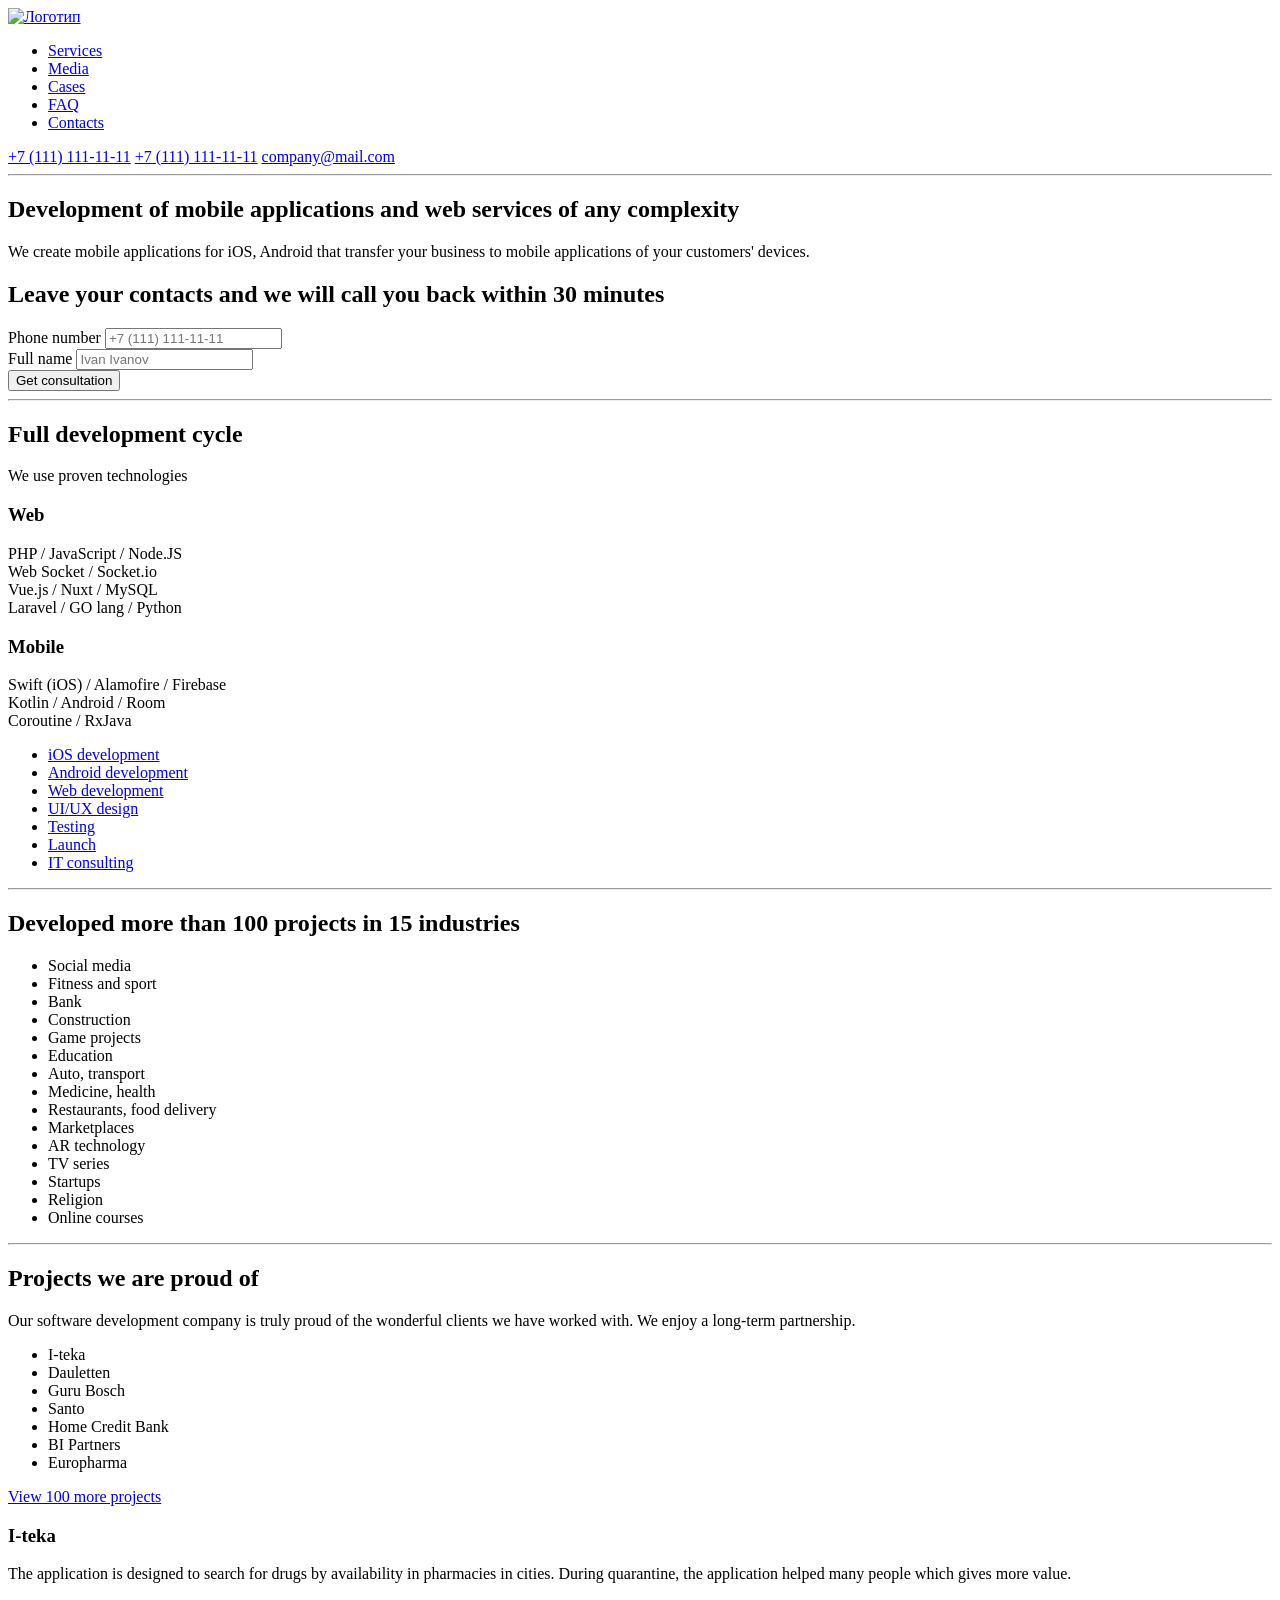
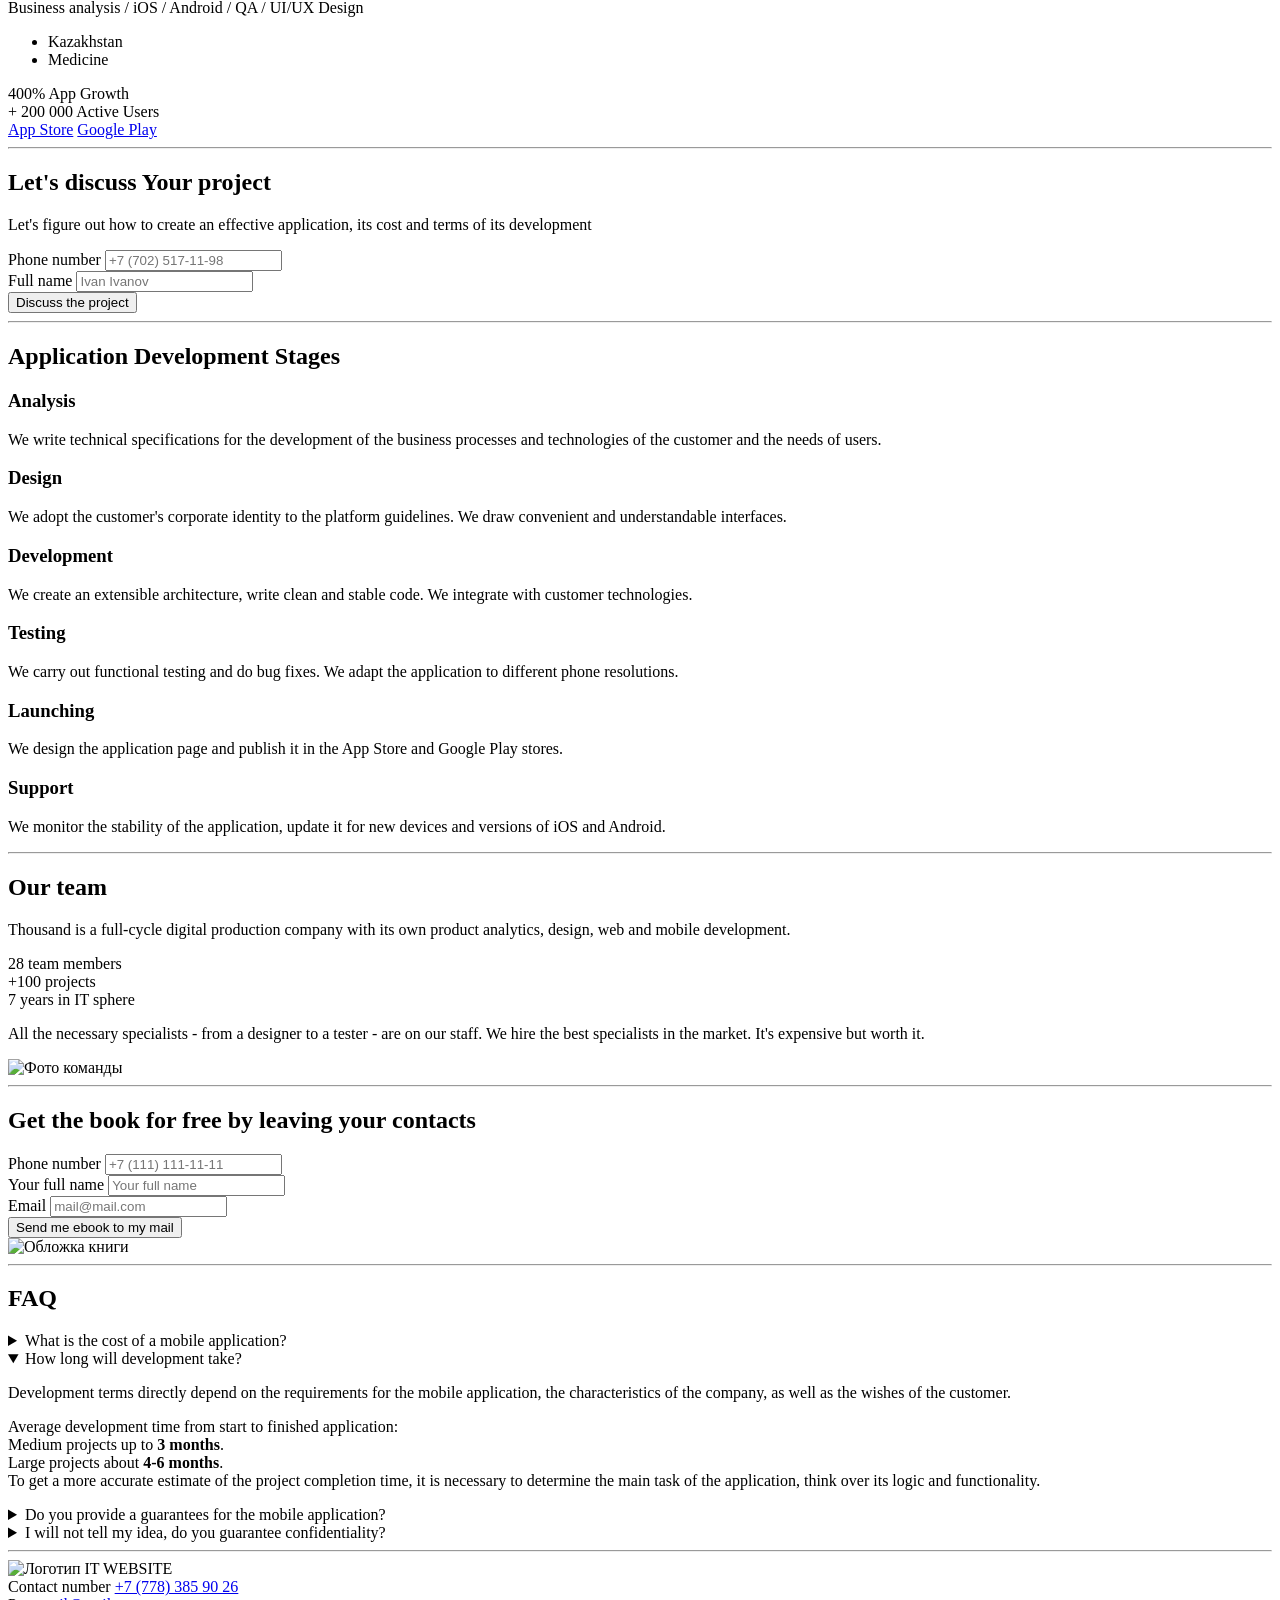
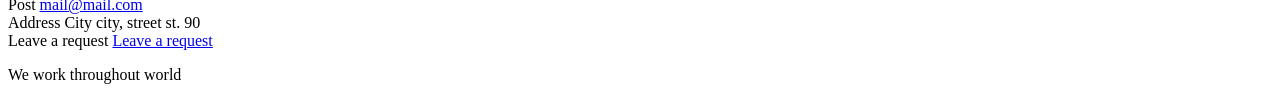
==== src/index.html @ d8735913 "исправил h3 на h2" ====
<!doctype html>
<html lang="ru">
<head>
    <meta charset="UTF-8">
    <meta name="viewport" content="width=device-width, initial-scale=1.0">
    <title>IT WEBSITE</title>
    <!-- <link rel="stylesheet" href="/src/assets/styles/landing.css"> -->
</head>
<body>

    <!--  ШАПКА  -->
    <header class="header">
        <a href="#" class="header__logo">
            <img src="https://placehold.co/150x40?text=IT+WEBSITE" alt="Логотип">
        </a>

        <nav class="header__nav">
            <ul class="nav-list">
                <li class="nav-list__item"><a href="#services">Services</a></li>
                <li class="nav-list__item"><a href="#media">Media</a></li>
                <li class="nav-list__item"><a href="#cases">Cases</a></li>
                <li class="nav-list__item"><a href="#faq">FAQ</a></li>
                <li class="nav-list__item"><a href="#contacts">Contacts</a></li>
            </ul>
        </nav>

        <div class="header__contacts">
            <a href="tel:+71111111111" class="contact-phone">+7 (111) 111-11-11</a>
            <a href="tel:+71111111111" class="contact-phone">+7 (111) 111-11-11</a>
            <a href="mailto:company@mail.com" class="contact-email">company@mail.com</a>
        </div>
    </header>

    <hr>

    <main>

        <!--  HERO  -->
        <section class="hero" id="hero">
            <div class="hero__content">
                <h1 class="hero__title">Development of mobile applications and web services of any complexity</h1>
                <p class="hero__text">We create mobile applications for iOS, Android that transfer your business to mobile applications of your customers' devices.</p>

                <div class="hero__form-wrapper">
                    <h2 class="form-title">Leave your contacts and we will call you back within 30 minutes</h2>
                    <form action="#" class="contact-form">
                        <div class="form-group">
                            <label for="hero-phone">Phone number</label>
                            <input type="tel" id="hero-phone" name="phone" placeholder="+7 (111) 111-11-11">
                        </div>
                        <div class="form-group">
                            <label for="hero-name">Full name</label>
                            <input type="text" id="hero-name" name="name" placeholder="Ivan Ivanov">
                        </div>
                        <button type="submit" class="btn btn-primary">Get consultation</button>
                    </form>
                </div>
            </div>

        </section>

        <hr>

        <!--  УСЛУГИ  -->
        <section class="services" id="services">
            
            <div class="services__info">
                <h2 class="section-title">Full development cycle</h2>
                <p class="section-subtitle">We use proven technologies</p>

                <div class="services__categories">
                    <article class="services__category">
                        <h3>Web</h3>
                        <p class="services-text">
                            PHP / JavaScript / Node.JS<br>
                            Web Socket / Socket.io<br>
                            Vue.js / Nuxt / MySQL<br>
                            Laravel / GO lang / Python
                        </p>
                    </article>


                    <article class="services__category">
                        <h3>Mobile</h3>
                        <p class="services-text">
                            Swift (iOS) / Alamofire / Firebase<br>
                            Kotlin / Android / Room<br>
                            Coroutine / RxJava
                        </p>
                    </article>
                </div>
            </div>

            <div class="services__links">
                <ul class="services-nav">
                    <li><a href="#">iOS development</a></li>
                    <li><a href="#">Android development</a></li>
                    <li><a href="#">Web development</a></li>
                    <li><a href="#">UI/UX design</a></li>
                    <li><a href="#">Testing</a></li>
                    <li><a href="#">Launch</a></li>
                    <li><a href="#">IT consulting</a></li>
                </ul>
            </div>

        </section>

        <hr>

        <!--  ОТРАСЛИ  -->
        <section class="industries">
            <h2 class="section-title">Developed more than 100 projects in 15 industries</h2>

            <div class="industries__tags">
                <ul class="tags-list">
                    <li class="tag">Social media</li>
                    <li class="tag">Fitness and sport</li>
                    <li class="tag">Bank</li>
                    <li class="tag">Construction</li>
                    <li class="tag">Game projects</li>
                    <li class="tag">Education</li>
                    <li class="tag">Auto, transport</li>
                    <li class="tag">Medicine, health</li>
                    <li class="tag">Restaurants, food delivery</li>
                    <li class="tag">Marketplaces</li>
                    <li class="tag">AR technology</li>
                    <li class="tag">TV series</li>
                    <li class="tag">Startups</li>
                    <li class="tag">Religion</li>
                    <li class="tag">Online courses</li>
                </ul>
            </div>
        </section>

        <hr>

        <!--  КЕЙСЫ  -->
        <section class="cases" id="cases">
            <h2 class="section-title">Projects we are proud of</h2>
            <p class="section-subtitle">Our software development company is truly proud of the wonderful clients we have worked with. We enjoy a long-term partnership.</p>

            <nav class="cases__tabs">
                <ul class="tabs-list">
                    <li class="tab-item">I-teka</li>
                    <li class="tab-item">Dauletten</li>
                    <li class="tab-item">Guru Bosch</li>
                    <li class="tab-item">Santo</li>
                    <li class="tab-item">Home Credit Bank</li>
                    <li class="tab-item">BI Partners</li>
                    <li class="tab-item">Europharma</li>
                </ul>

                <a href="#" class="btn btn-primary">View 100 more projects</a>    
            </nav>

            <article class="case-card">
                <div class="case-card__info">
                    <h3 class="case-card__title">I-teka</h3>
                    <p class="case-card__desc">The application is designed to search for drugs by availability in pharmacies in cities. During quarantine, the application helped many people which gives more value.</p>
                    <p class="case-card__services">Business analysis / iOS / Android / QA / UI/UX Design</p>

                    <ul class="case-card__features">
                        <li>Kazakhstan</li>
                        <li>Medicine</li>
                    </ul>

                    <div class="case-card__stats">
                        <div class="stat">
                            <span class="stat__number">400%</span>
                            <span class="stat__label">App Growth</span>
                        </div>
                        <div class="stat">
                            <span class="stat__number">+ 200 000</span>
                            <span class="stat__label">Active Users</span>
                        </div>
                    </div>

                    <div class="case-card__links">
                        <a href="#" class="store-link">App Store</a>
                        <a href="#" class="store-link">Google Play</a>
                    </div>
                </div>

            </article>
        </section>

        <hr>

        <!--  ОБСУДИТЬ ПРОЕКТ  -->
        <section class="discuss">
            <div class="discuss__text">
                <h2 class="discuss__title">Let's discuss Your project</h2>
                <p class="discuss__desc">Let's figure out how to create an effective application, its cost and terms of its development</p>
            </div>

            <div class="discuss__form">
                <form action="#" class="contact-form contact-form--white">
                    <div class="form-group">
                        <label for="discuss-phone">Phone number</label>
                        <input type="tel" id="discuss-phone" name="phone" placeholder="+7 (702) 517-11-98">
                    </div>
                    <div class="form-group">
                        <label for="discuss-name">Full name</label>
                        <input type="text" id="discuss-name" name="name" placeholder="Ivan Ivanov">
                    </div>
                    <button type="submit" class="btn btn-secondary">Discuss the project</button>
                </form>
            </div>
        </section>

        <hr>

        <!--  ЭТАПЫ  -->
        <section class="stages">
            <h2 class="section-title">Application Development Stages</h2>

            <div class="stages__grid">
                <article class="stage-card">
                    <h3>Analysis</h3>
                    <p>We write technical specifications for the development of the business processes and technologies of the customer and the needs of users.</p>
                </article>
                <article class="stage-card">
                    <h3>Design</h3>
                    <p>We adopt the customer's corporate identity to the platform guidelines. We draw convenient and understandable interfaces.</p>
                </article>
                <article class="stage-card">
                    <h3>Development</h3>
                    <p>We create an extensible architecture, write clean and stable code. We integrate with customer technologies.</p>
                </article>
                <article class="stage-card">
                    <h3>Testing</h3>
                    <p>We carry out functional testing and do bug fixes. We adapt the application to different phone resolutions.</p>
                </article>
                <article class="stage-card">
                    <h3>Launching</h3>
                    <p>We design the application page and publish it in the App Store and Google Play stores.</p>
                </article>
                <article class="stage-card">
                    <h3>Support</h3>
                    <p>We monitor the stability of the application, update it for new devices and versions of iOS and Android.</p>
                </article>
            </div>
        </section>

        <hr>

        <!--  КОМАНДА  -->
        <section class="team">
            <div class="team__content">
                <h2 class="section-title">Our team</h2>
                <p class="section-subtitle">Thousand is a full-cycle digital production company with its own product analytics, design, web and mobile development.</p>

                <div class="team__stats">
                    <div class="stat">
                        <span class="stat__number">28</span>
                        <span class="stat__label">team members</span>
                    </div>
                    <div class="stat">
                        <span class="stat__number">+100</span>
                        <span class="stat__label">projects</span>
                    </div>
                    <div class="stat">
                        <span class="stat__number">7 years</span>
                        <span class="stat__label">in IT sphere</span>
                    </div>
                </div>

                <p class="team__desc">All the necessary specialists - from a designer to a tester - are on our staff. We hire the best specialists in the market. It's expensive but worth it.</p>
            </div>

            <div class="team__image">
                <img src="https://placehold.co/600x400?text=Фото+Команды" alt="Фото команды">
            </div>
        </section>

        <hr>

        <!--  КНИГА  -->
        <section class="book">
            <div class="book__content">
                <h2 class="book__title">Get the book for free by leaving your contacts</h2>

                <form action="#" class="contact-form contact-form--white">
                    <div class="form-group">
                        <label for="book-phone">Phone number</label>
                        <input type="tel" id="book-phone" name="phone" placeholder="+7 (111) 111-11-11">
                    </div>
                    <div class="form-group">
                        <label for="book-name">Your full name</label>
                        <input type="text" id="book-name" name="name" placeholder="Your full name">
                    </div>
                    <div class="form-group">
                        <label for="book-email">Email</label>
                        <input type="email" id="book-email" name="email" placeholder="mail@mail.com">
                    </div>
                    <button type="submit" class="btn btn-primary">Send me ebook to my mail</button>
                </form>
            </div>

            <div class="book__image">
                <img src="https://placehold.co/300x400?text=IT+Книга" alt="Обложка книги">
            </div>
        </section>

        <hr>

        <!--  FAQ  -->
        <section class="faq" id="faq">
            <h2 class="section-title">FAQ</h2>

            <div class="faq__list">

                <details class="faq-item">
                    <summary class="faq-item__question">What is the cost of a mobile application?</summary>
                    <p class="faq-item__answer">Информация уточняется.</p>
                </details>

                <!-- ОТКРЫТ ПО ДЕФОЛТУ! -->
                <details class="faq-item" open> 
                    <summary class="faq-item__question">How long will development take?</summary>
                    <div class="faq-item__answer">
                        <p>Development terms directly depend on the requirements for the mobile application, the characteristics of the company, as well as the wishes of the customer.</p>
                        <p>
                            Average development time from start to finished application:<br>
                            Medium projects up to <strong>3 months</strong>.<br>
                            Large projects about <strong>4-6 months</strong>.<br>
                            To get a more accurate estimate of the project completion time, it is necessary to determine the main task of the application, think over its logic and functionality.
                        </p>
                    </div>
                </details>

                <details class="faq-item">
                    <summary class="faq-item__question">Do you provide a guarantees for the mobile application?</summary>
                    <p class="faq-item__answer">Информация уточняется.</p>
                </details>

                <details class="faq-item">
                    <summary class="faq-item__question">I will not tell my idea, do you guarantee confidentiality?</summary>
                    <p class="faq-item__answer">Информация уточняется.</p>
                </details>

            </div>
        </section>

    </main>

    <hr>

    <!--  ПОДВАЛ  -->
    <footer class="footer" id="contacts">
        <div class="footer__logo">
            <img src="https://placehold.co/150x40?text=IT+WEBSITE" alt="Логотип IT WEBSITE">
        </div>

        <div class="footer__contacts">
            <div class="footer-contact-item">
                <span class="footer-contact-label">Contact number</span>
                <a href="tel:+77783659026" class="footer-contact-value">+7 (778) 385 90 26</a>
            </div>
            <div class="footer-contact-item">
                <span class="footer-contact-label">Post</span>
                <a href="mailto:mail@mail.com" class="footer-contact-value">mail@mail.com</a>
            </div>
            <div class="footer-contact-item">
                <span class="footer-contact-label">Address</span>
                <span class="footer-contact-value">City city, street st. 90</span>
            </div>
            <div class="footer-contact-item">
                <span class="footer-contact-label">Leave a request</span>
                <a href="#" class="footer-contact-value">Leave a request</a>
            </div>
        </div>

        <p class="footer__copyright">We work throughout world</p>
    </footer>

</body>
</html>
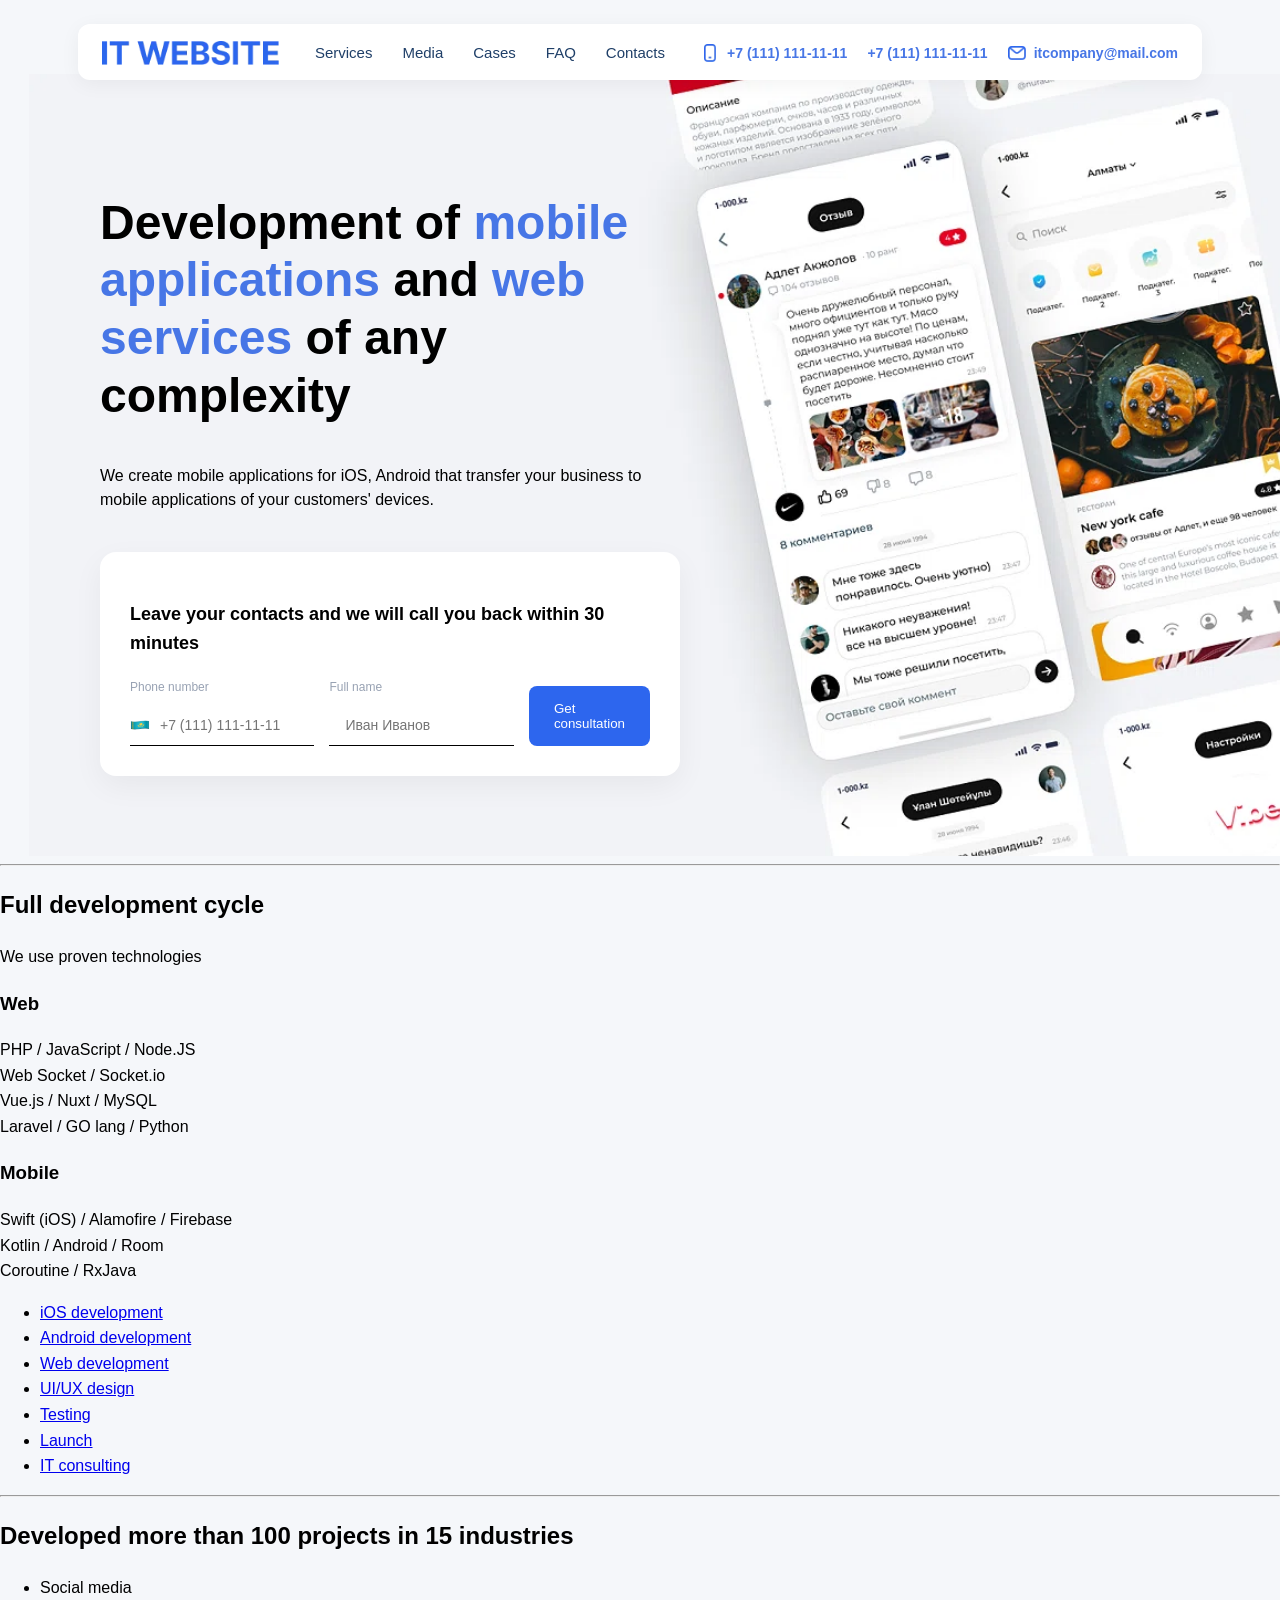
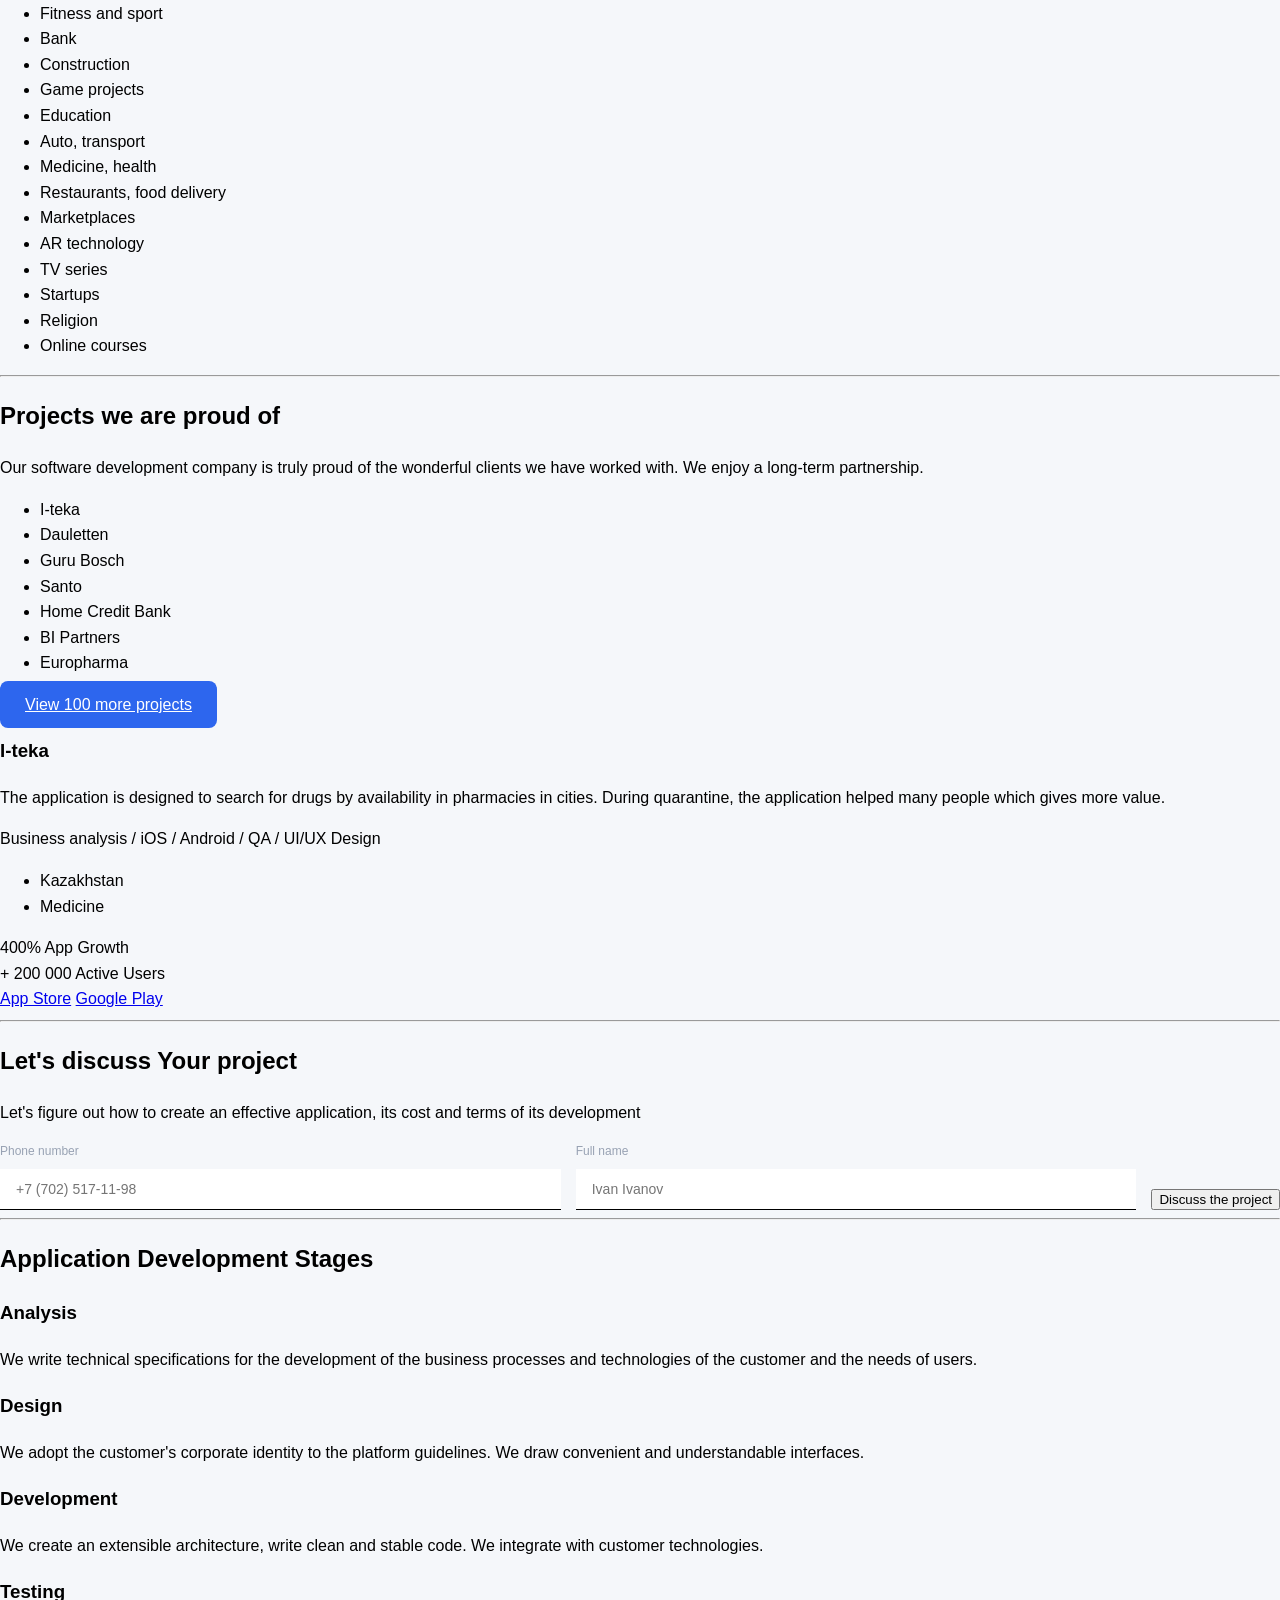
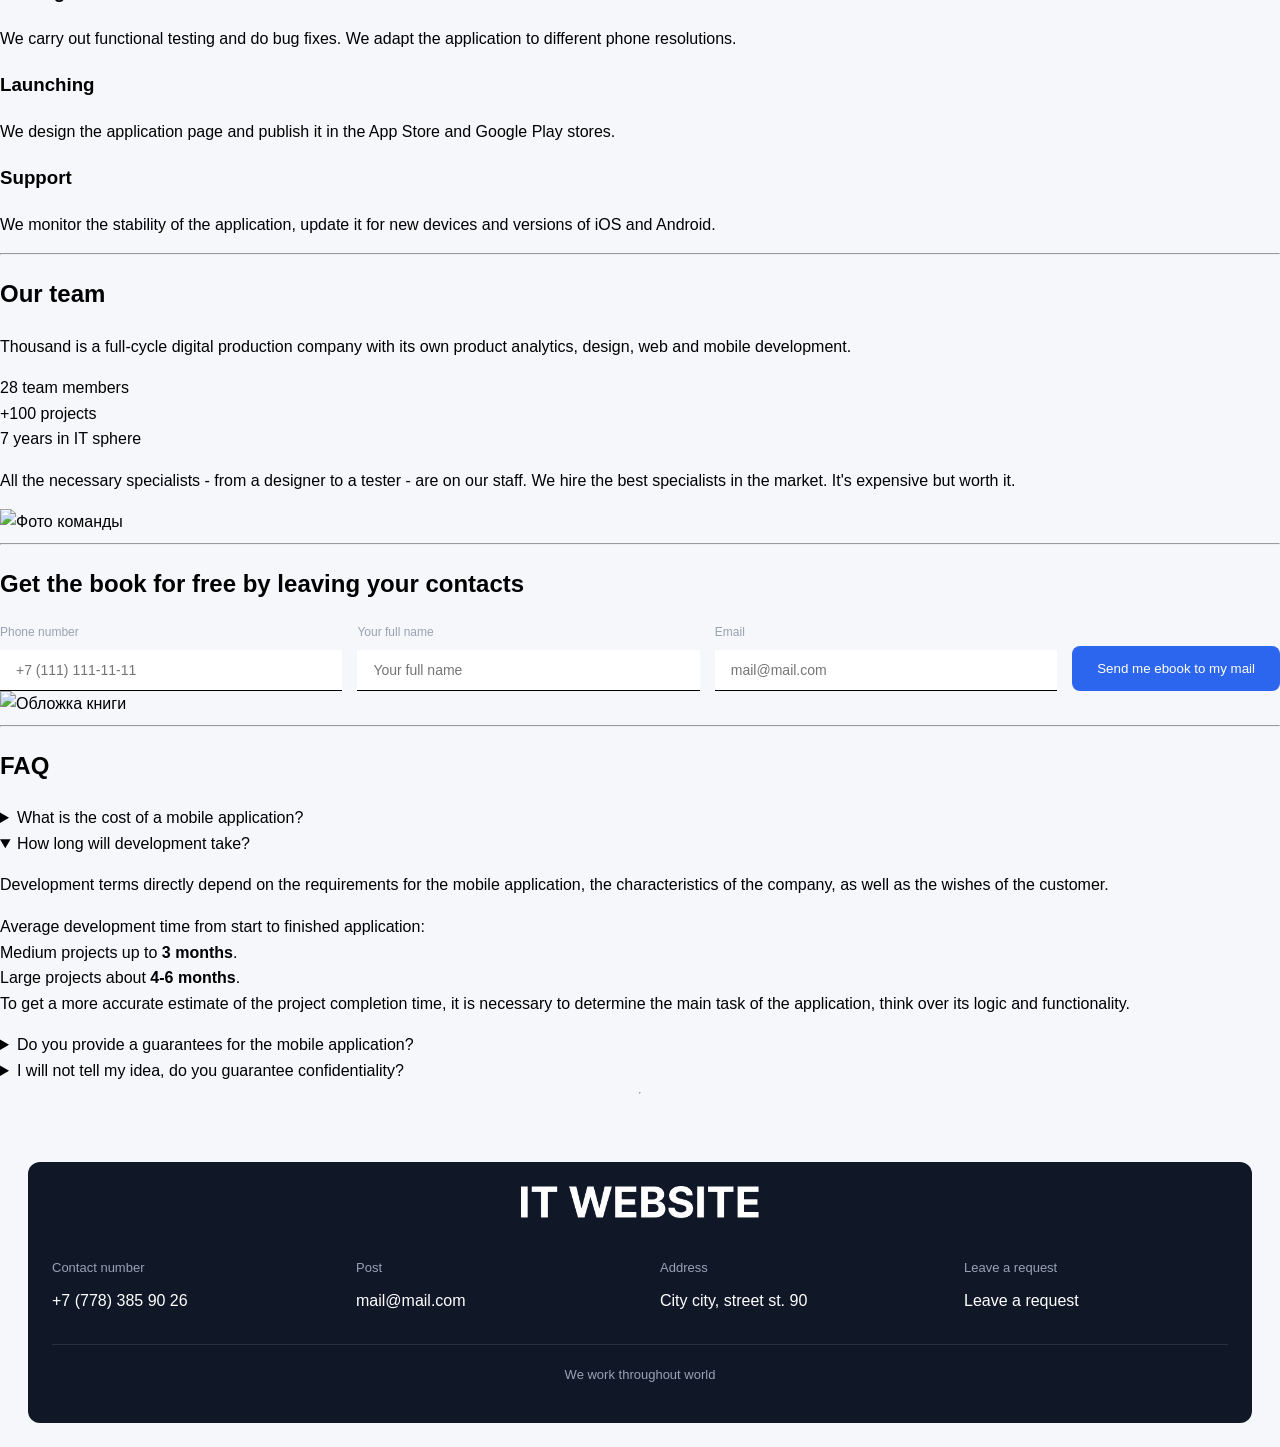
==== commit fa2d0a9e: "Выполнил lesson4" ====
--- a/src/index.html
+++ b/src/index.html
@@ -4,14 +4,15 @@
     <meta charset="UTF-8">
     <meta name="viewport" content="width=device-width, initial-scale=1.0">
     <title>IT WEBSITE</title>
-    <!-- <link rel="stylesheet" href="/src/assets/styles/landing.css"> -->
+    <link rel="stylesheet" href="/src/assets/styles/landing.css">
 </head>
 <body>
 
-    <!--  ШАПКА  -->
+    <!-- ШАПКА -->
     <header class="header">
+        <!-- Логотип картинкой -->
         <a href="#" class="header__logo">
-            <img src="https://placehold.co/150x40?text=IT+WEBSITE" alt="Логотип">
+            <img src="assets/icons/it-website.png" alt="IT WEBSITE">
         </a>
 
         <nav class="header__nav">
@@ -25,9 +26,20 @@
         </nav>
 
         <div class="header__contacts">
-            <a href="tel:+71111111111" class="contact-phone">+7 (111) 111-11-11</a>
-            <a href="tel:+71111111111" class="contact-phone">+7 (111) 111-11-11</a>
-            <a href="mailto:company@mail.com" class="contact-email">company@mail.com</a>
+            <!-- Телефон 1 -->
+            <a href="tel:+71111111111" class="contact-item">
+                <img src="assets/icons/phone.png" alt="Телефон" class="contact-icon">
+                <span>+7 (111) 111-11-11</span>
+            </a>
+            <!-- Телефон 2 -->
+            <a href="tel:+71111111111" class="contact-item">
+                <span>+7 (111) 111-11-11</span>
+            </a>
+            <!-- Почта -->
+            <a href="mailto:itcompany@mail.com" class="contact-item">
+                <img src="assets/icons/mail.png" alt="Почта" class="contact-icon">
+                <span>itcompany@mail.com</span>
+            </a>
         </div>
     </header>
 
@@ -35,30 +47,32 @@
 
     <main>
 
-        <!--  HERO  -->
+        <!-- HERO -->
         <section class="hero" id="hero">
-            <div class="hero__content">
-                <h1 class="hero__title">Development of mobile applications and web services of any complexity</h1>
-                <p class="hero__text">We create mobile applications for iOS, Android that transfer your business to mobile applications of your customers' devices.</p>
-
-                <div class="hero__form-wrapper">
-                    <h2 class="form-title">Leave your contacts and we will call you back within 30 minutes</h2>
-                    <form action="#" class="contact-form">
-                        <div class="form-group">
-                            <label for="hero-phone">Phone number</label>
-                            <input type="tel" id="hero-phone" name="phone" placeholder="+7 (111) 111-11-11">
-                        </div>
-                        <div class="form-group">
-                            <label for="hero-name">Full name</label>
-                            <input type="text" id="hero-name" name="name" placeholder="Ivan Ivanov">
-                        </div>
-                        <button type="submit" class="btn btn-primary">Get consultation</button>
-                    </form>
+            <div class="hero__container">
+                <div class="hero__content">
+                    <h1 class="hero__title">
+                        Development of <span class="text-blue">mobile applications</span> and <span class="text-blue">web services</span> of any complexity
+                    </h1>
+                    <p class="hero__text">We create mobile applications for iOS, Android that transfer your business to mobile applications of your customers' devices.</p>
+
+                    <div class="hero__form-wrapper">
+                        <h3 class="form-title">Leave your contacts and we will call you back within 30 minutes</h3>
+                        <form action="#" class="contact-form">
+                            <div class="form-group">
+                                <label for="hero-phone">Phone number</label>
+                                <input type="tel" id="hero-phone" name="phone" placeholder="+7 (111) 111-11-11">
+                            </div>
+                            <div class="form-group">
+                                <label for="hero-name">Full name</label>
+                                <input type="text" id="hero-name" name="name" placeholder="Иван Иванов">
+                            </div>
+                            <button type="submit" class="btn btn-primary">Get <br> consultation</button>
+                        </form>
+                    </div>
                 </div>
             </div>
-
-        </section>
-
+        </section>
         <hr>
 
         <!--  УСЛУГИ  -->
@@ -349,7 +363,7 @@
     <!--  ПОДВАЛ  -->
     <footer class="footer" id="contacts">
         <div class="footer__logo">
-            <img src="https://placehold.co/150x40?text=IT+WEBSITE" alt="Логотип IT WEBSITE">
+            <img src="assets/icons/it-website-footer.png" alt="IT WEBSITE">
         </div>
 
         <div class="footer__contacts">
--- a/src/assets/styles/landing.css
+++ b/src/assets/styles/landing.css
@@ -0,0 +1,268 @@
+@import "./fonts.css";
+@import "./global.css";
+@import "./utils.css";
+
+body {
+    font-family: "Inter", sans-serif;
+    font-size: 16px;
+    line-height: 1.6;
+    color: #000000;
+    background: #F5F7FA;
+    margin: 0;
+    
+    display: flex;
+    flex-direction: column;
+    min-height: 100vh;
+}
+
+main {
+    flex: 1;
+}
+
+/* ШАПКА */
+.header {
+    position: sticky;
+    top: 24px;
+    z-index: 100;
+    
+    max-width: 1124px;
+    width: calc(100% - 40px);
+    height: 56px;
+    margin: 0 auto;
+    
+    background-color: #ffffff;
+    border-radius: 12px;
+    padding: 16px 24px;
+    box-shadow: 0 4px 20px rgba(0, 0, 0, 0.05);
+    
+    display: grid;
+    grid-template-columns: auto 1fr auto; 
+    align-items: center;
+    gap: 24px;
+    box-sizing: border-box;
+}
+
+.header__nav {
+    display: flex;
+    justify-content: center;
+}
+
+.header__logo img {
+    height: 24px;
+    display: block;
+}
+
+.nav-list {
+    display: flex;
+    gap: 30px;
+    list-style: none;
+    margin: 0;
+    padding: 0;
+}
+
+.nav-list__item a {
+    font-size: 15px;
+    color: #1F3F68;
+    font-weight: 500;
+    text-decoration: none;
+    transition: color 0.3s;
+}
+
+.nav-list__item a:hover {
+    color: #4776E6;
+}
+
+.header__contacts {
+    display: flex;
+    align-items: center;
+    gap: 20px;
+}
+
+.contact-item {
+    display: flex;
+    align-items: center;
+    gap: 8px;
+    color: #4776E6;
+    text-decoration: none;
+    font-size: 14px;
+    font-weight: 600;
+}
+
+.contact-icon {
+    width: 18px;
+    height: 18px;
+    object-fit: contain;
+}
+
+.contact-item:hover {
+    color: #1F3F68;
+}
+
+/* HERO */
+
+.hero {
+    width: 100%;
+    background-image: url("../icons/phones-bg.png");
+    background-size: contain; 
+    background-position: right center;
+    background-repeat: no-repeat;
+    padding: 80px 0;
+}
+
+.hero__container {
+    width: 100%;
+    padding-left: 100px;
+    padding-right: 20px;
+    box-sizing: border-box;
+}
+
+.hero__content {
+    max-width: 50%;
+    display: flex;
+    flex-direction: column;
+    justify-content: center;
+}
+
+.hero__title {
+    font-size: 48px;
+    line-height: 1.2;
+    font-weight: 800;
+    color: #000000;
+    margin-bottom: 24px;
+}
+
+.text-blue {
+    color: #4776E6;
+}
+
+.hero__text {
+    font-size: 16px;
+    color: #000000;
+    margin-bottom: 40px;
+    line-height: 1.5;
+}
+
+.hero__form-wrapper {
+    background: #ffffff;
+    padding: 30px;
+    border-radius: 16px;
+    box-shadow: 0 10px 30px rgba(0, 0, 0, 0.05);
+}
+
+.form-title {
+    font-size: 18px;
+    font-weight: 700;
+    margin-bottom: 20px;
+    color: #000000;
+}
+
+.contact-form {
+    display: flex;
+    gap: 15px;
+    align-items: flex-end;
+}
+
+.form-group {
+    display: flex;
+    flex-direction: column;
+    flex: 1;
+    gap: 8px;
+}
+
+.form-group label {
+    font-size: 12px;
+    color: #98A2B3;
+}
+
+.form-group input {
+    width: 100%;
+    padding: 12px 16px;
+    border: none;
+    border-bottom: 1px solid #000000;
+    font-size: 14px;
+    color: #000000;
+    outline: none;
+    box-sizing: border-box;
+}
+
+.btn-primary {
+    background: #2D66EE;
+    color: #fff;
+    border: none;
+    border-radius: 8px;
+    padding: 15px 25px;
+    text-align: left;
+}
+
+#hero-phone {
+    padding-left: 30px;
+    background-image: url("../icons/kz.png"); 
+    background-repeat: no-repeat;
+    background-position: left center;
+    background-size: 20px 14px;
+}
+
+/* ПОДВАЛ */
+.footer {
+    max-width: 1224px;
+    width: calc(100% - 40px);
+    margin: 60px auto 24px auto;
+    background-color: #101828;
+    border-radius: 12px;
+    padding: 24px;
+    color: #ffffff;
+    box-sizing: border-box;
+}
+
+.footer__logo {
+    display: flex;
+    justify-content: center;
+    margin-bottom: 40px;
+}
+
+.footer__logo img {
+    height: 32px;
+    display: block;
+}
+
+.footer__contacts {
+    display: grid;
+    grid-template-columns: repeat(4, 1fr);
+    gap: 40px;
+    margin-bottom: 30px;
+}
+
+.footer-contact-item {
+    display: flex;
+    flex-direction: column;
+    gap: 10px;
+}
+
+.footer-contact-label {
+    display: flex;
+    align-items: center;
+    gap: 8px;
+    font-size: 13px;
+    color: #98A2B3;
+}
+
+.footer-contact-value {
+    font-size: 16px;
+    color: #ffffff;
+    font-weight: 500;
+    text-decoration: none;
+    transition: color 0.3s;
+}
+
+.footer-contact-value:hover {
+    color: #4776E6;
+}
+
+.footer__copyright {
+    text-align: center;
+    font-size: 13px;
+    color: #98A2B3;
+    padding-top: 20px;
+    border-top: 1px solid rgba(255, 255, 255, 0.1);
+}
+
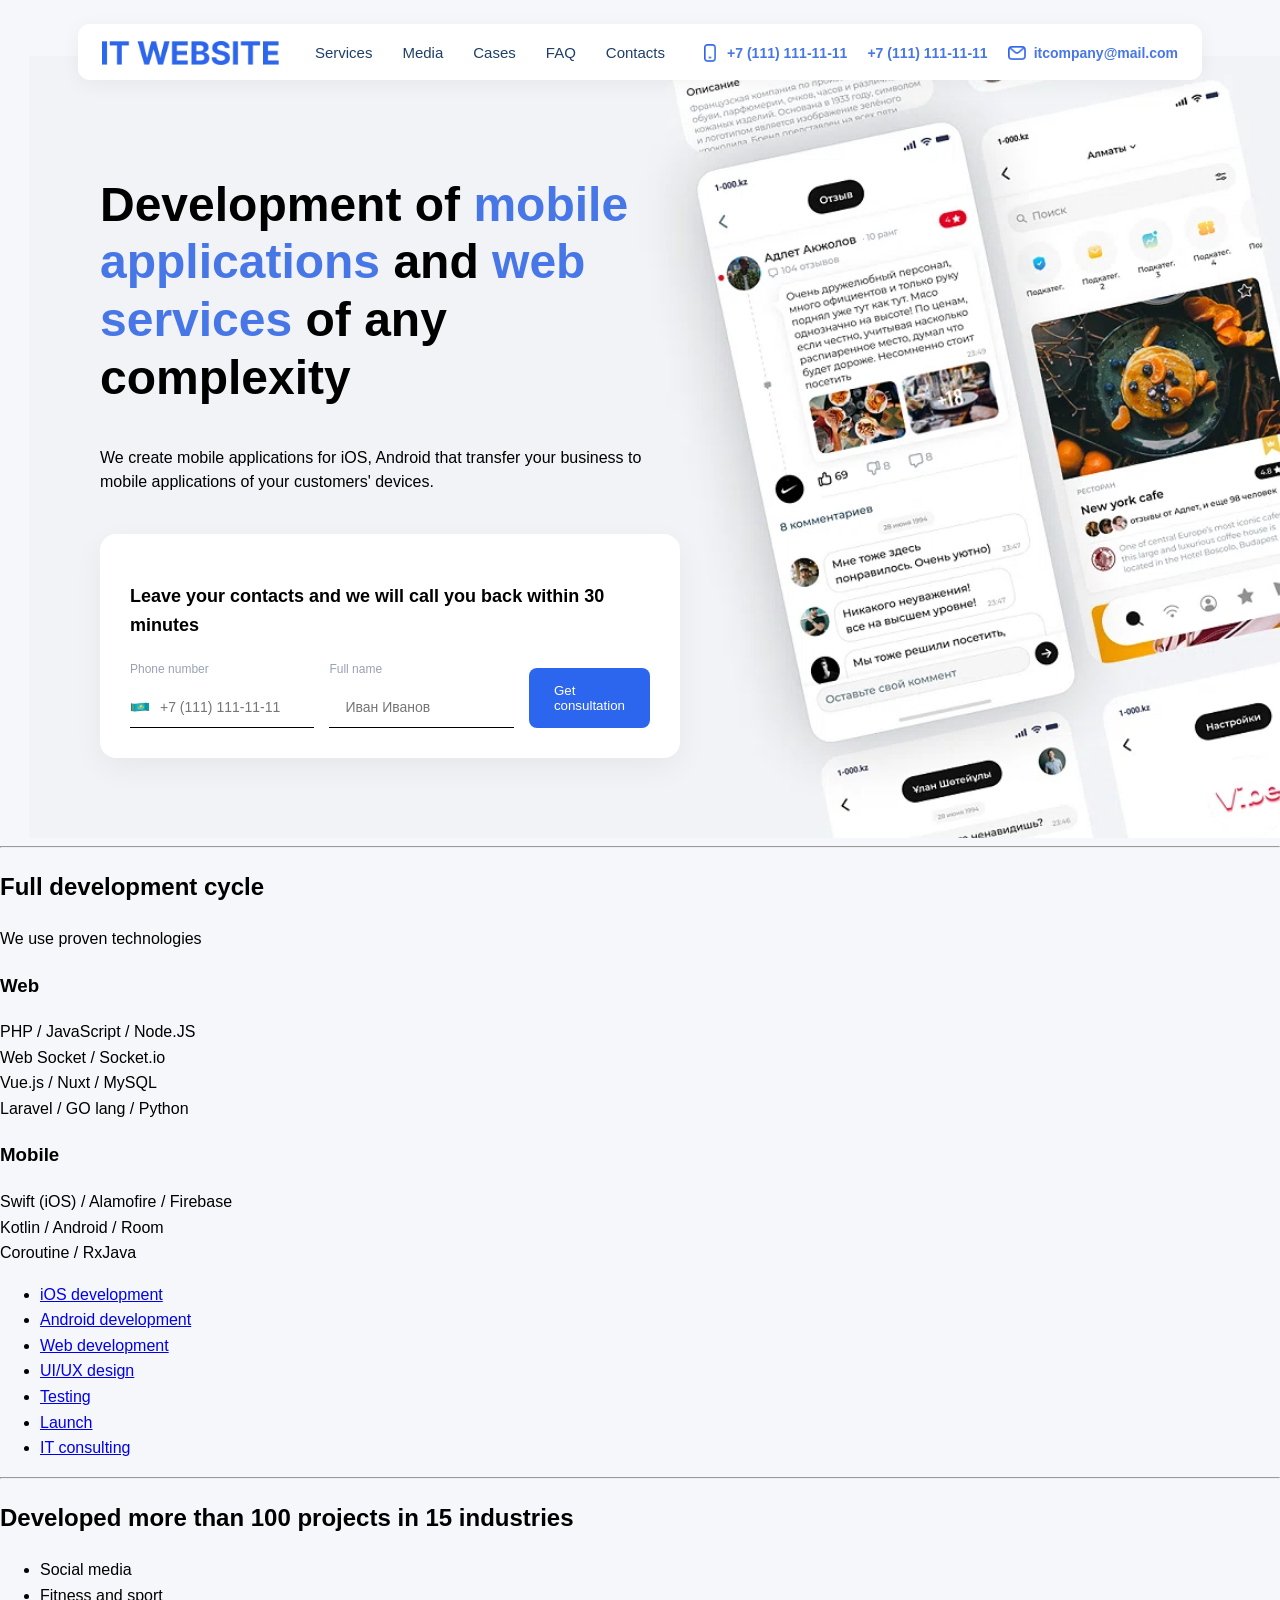
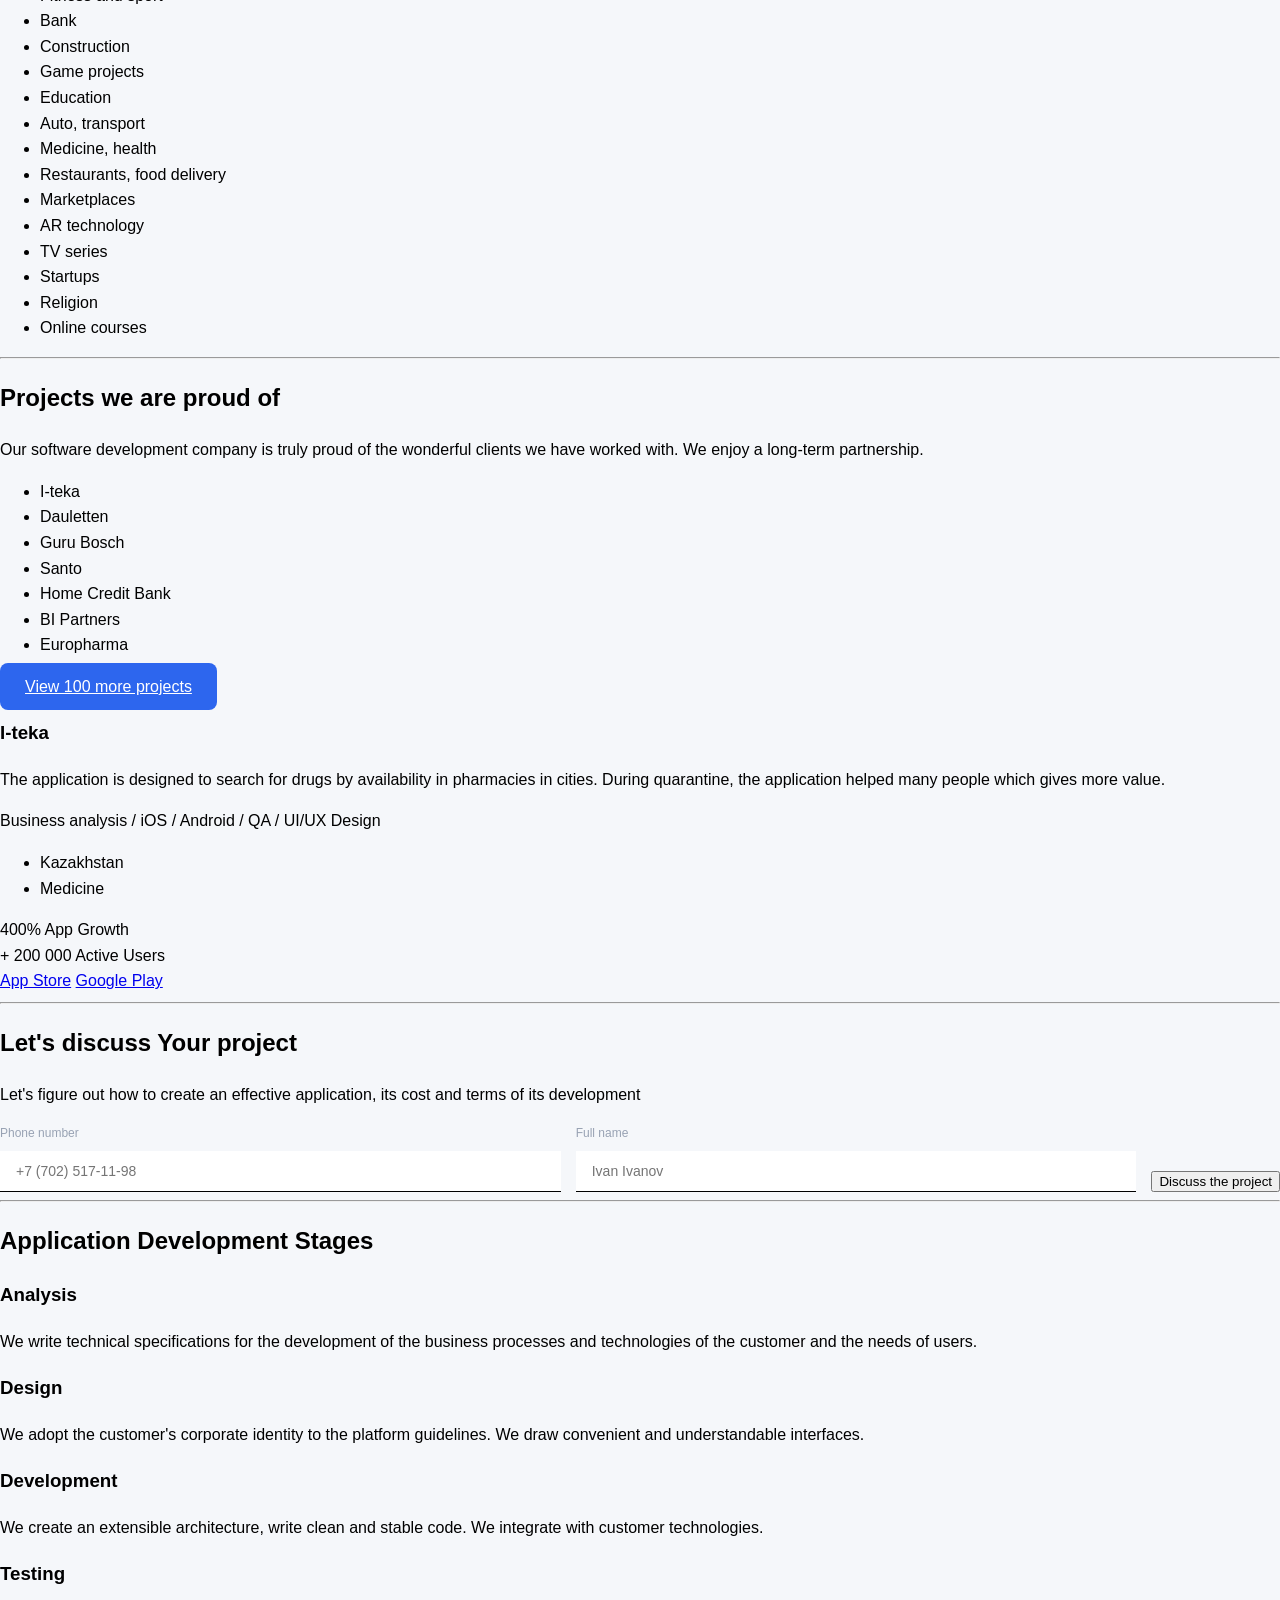
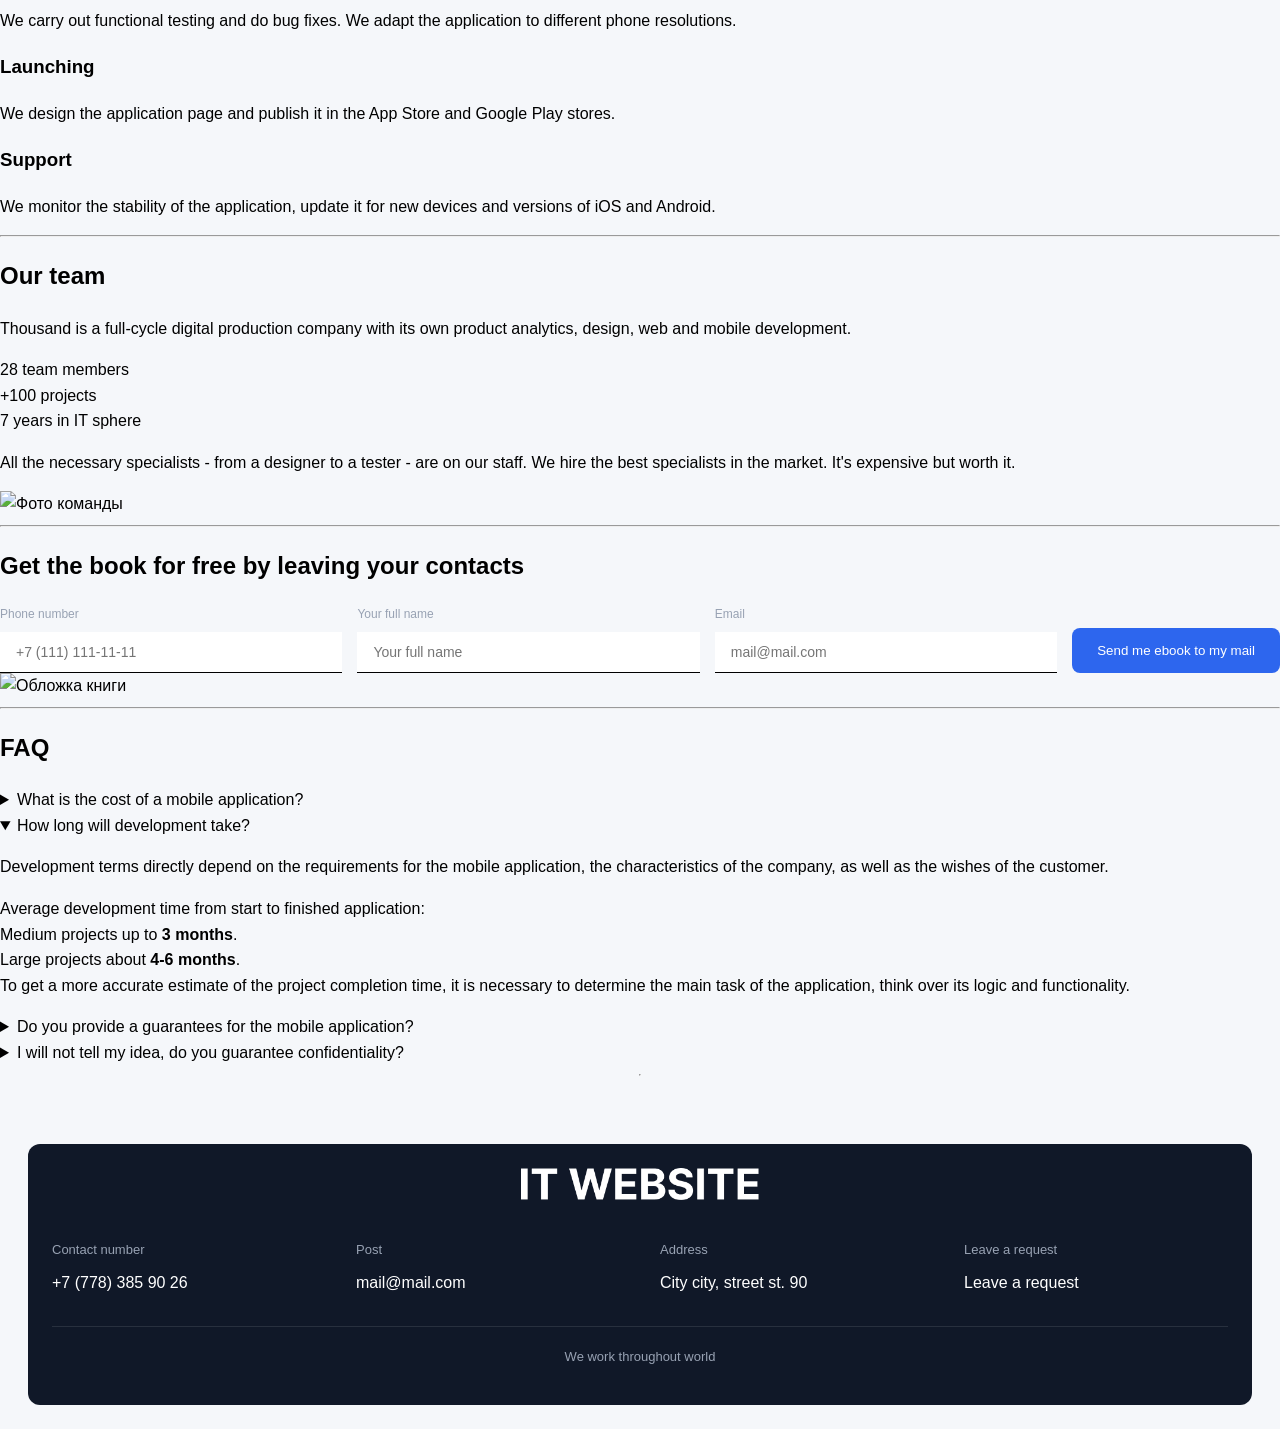
==== commit 03a79120: "Убрал лишний hr" ====
--- a/src/index.html
+++ b/src/index.html
@@ -10,7 +10,6 @@
 
     <!-- ШАПКА -->
     <header class="header">
-        <!-- Логотип картинкой -->
         <a href="#" class="header__logo">
             <img src="assets/icons/it-website.png" alt="IT WEBSITE">
         </a>
@@ -26,24 +25,19 @@
         </nav>
 
         <div class="header__contacts">
-            <!-- Телефон 1 -->
             <a href="tel:+71111111111" class="contact-item">
                 <img src="assets/icons/phone.png" alt="Телефон" class="contact-icon">
                 <span>+7 (111) 111-11-11</span>
             </a>
-            <!-- Телефон 2 -->
             <a href="tel:+71111111111" class="contact-item">
                 <span>+7 (111) 111-11-11</span>
             </a>
-            <!-- Почта -->
             <a href="mailto:itcompany@mail.com" class="contact-item">
                 <img src="assets/icons/mail.png" alt="Почта" class="contact-icon">
                 <span>itcompany@mail.com</span>
             </a>
         </div>
     </header>
-
-    <hr>
 
     <main>
 
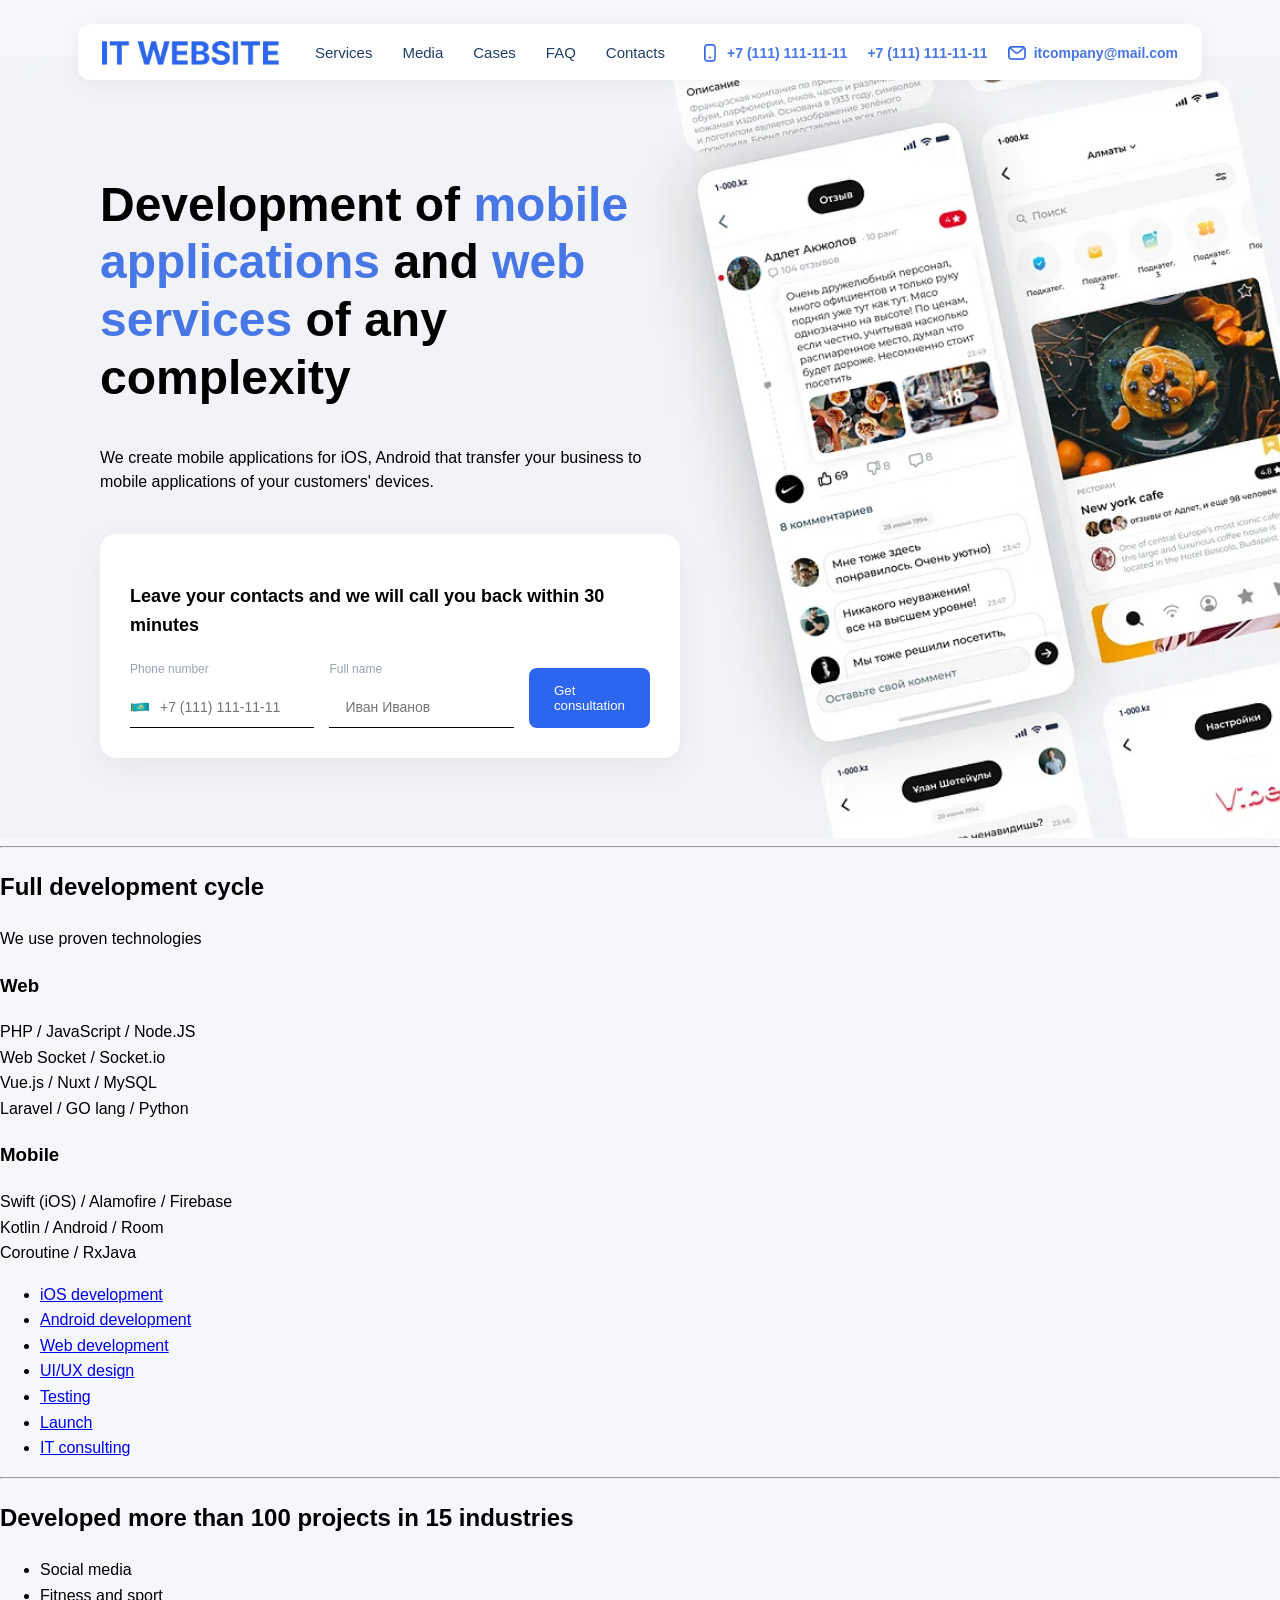
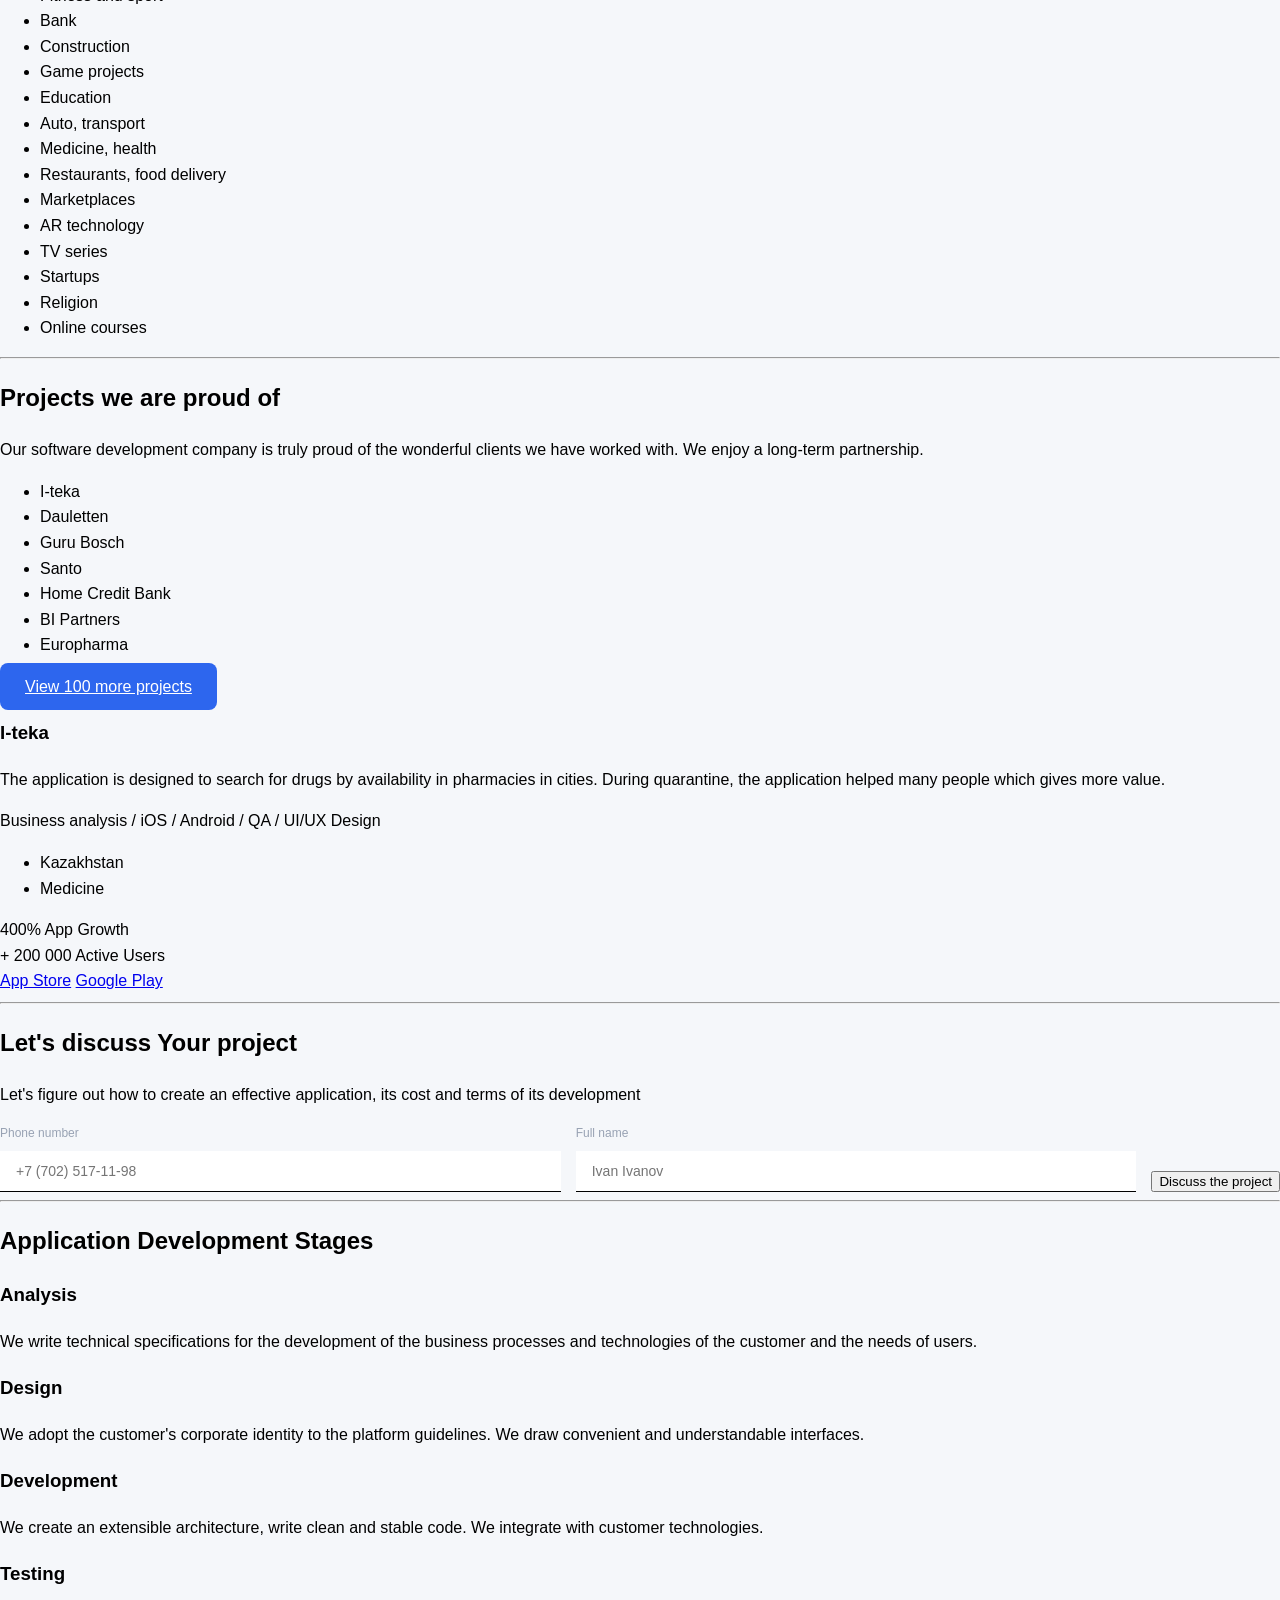
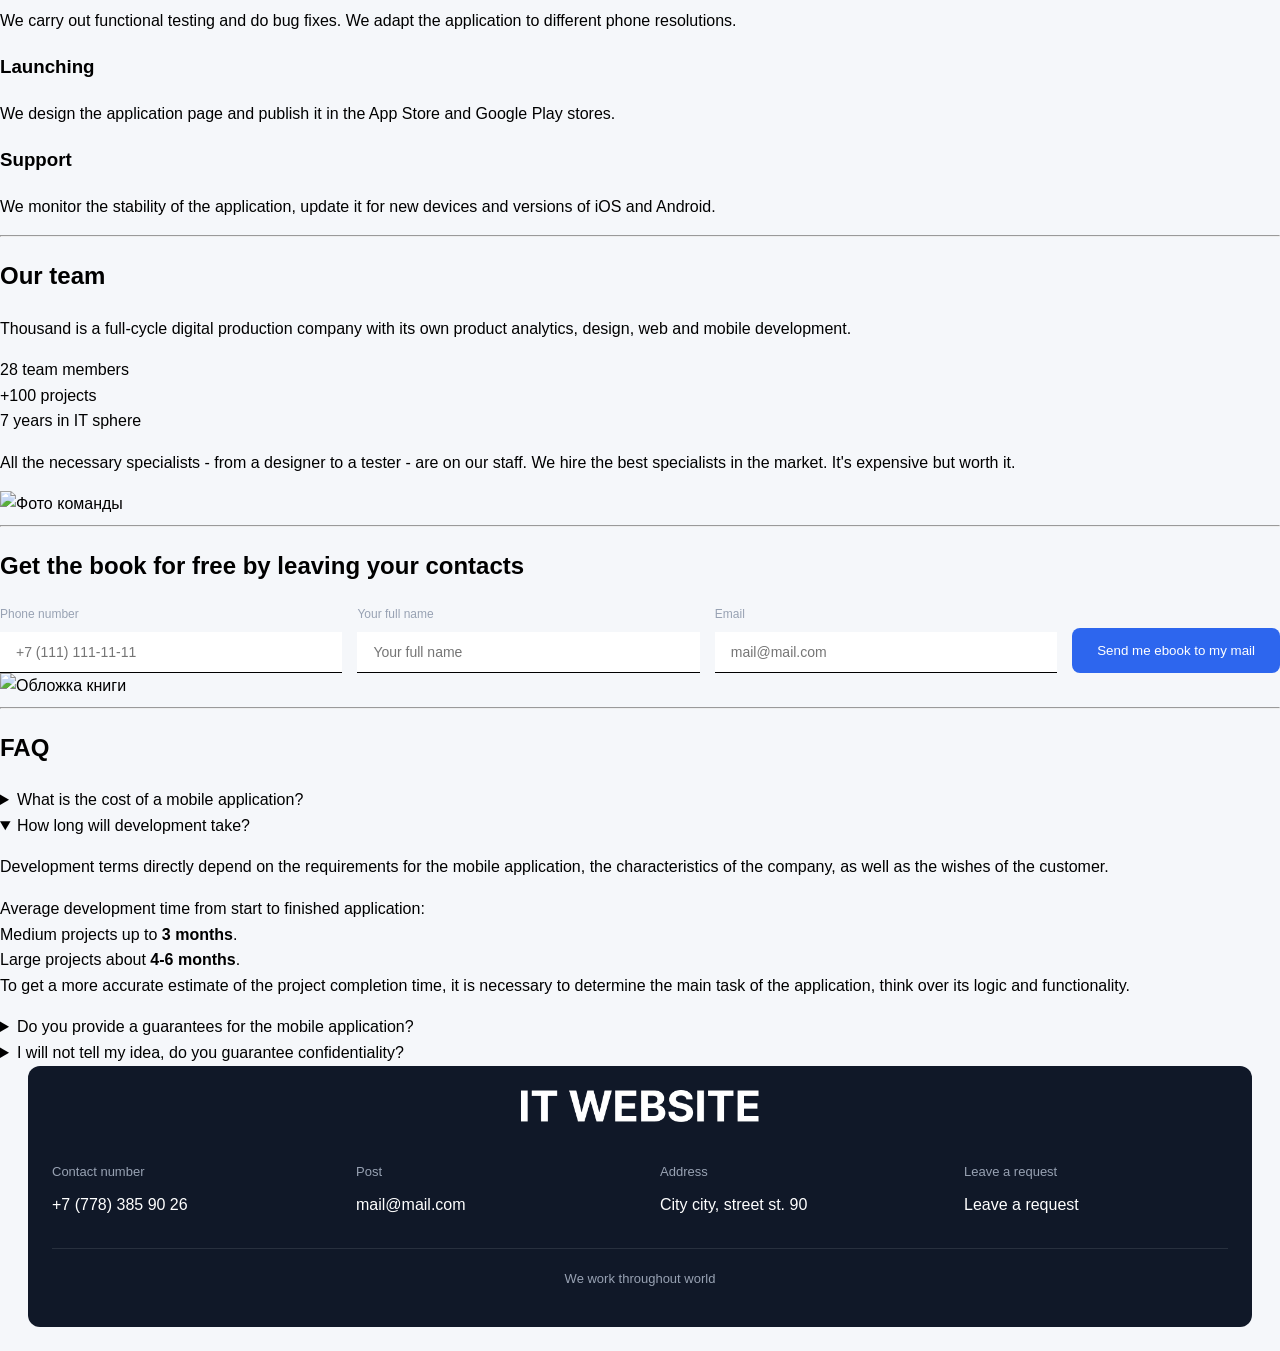
==== commit e071fe01: "Убрал hr" ====
--- a/src/index.html
+++ b/src/index.html
@@ -352,8 +352,6 @@
 
     </main>
 
-    <hr>
-
     <!--  ПОДВАЛ  -->
     <footer class="footer" id="contacts">
         <div class="footer__logo">
--- a/src/assets/styles/landing.css
+++ b/src/assets/styles/landing.css
@@ -13,10 +13,6 @@
     display: flex;
     flex-direction: column;
     min-height: 100vh;
-}
-
-main {
-    flex: 1;
 }
 
 /* ШАПКА */
@@ -103,6 +99,7 @@
 .hero {
     width: 100%;
     background-image: url("../icons/phones-bg.png");
+    background-color: #f2f3f7;
     background-size: contain; 
     background-position: right center;
     background-repeat: no-repeat;
@@ -206,7 +203,7 @@
 .footer {
     max-width: 1224px;
     width: calc(100% - 40px);
-    margin: 60px auto 24px auto;
+    margin: auto auto 24px auto;
     background-color: #101828;
     border-radius: 12px;
     padding: 24px;
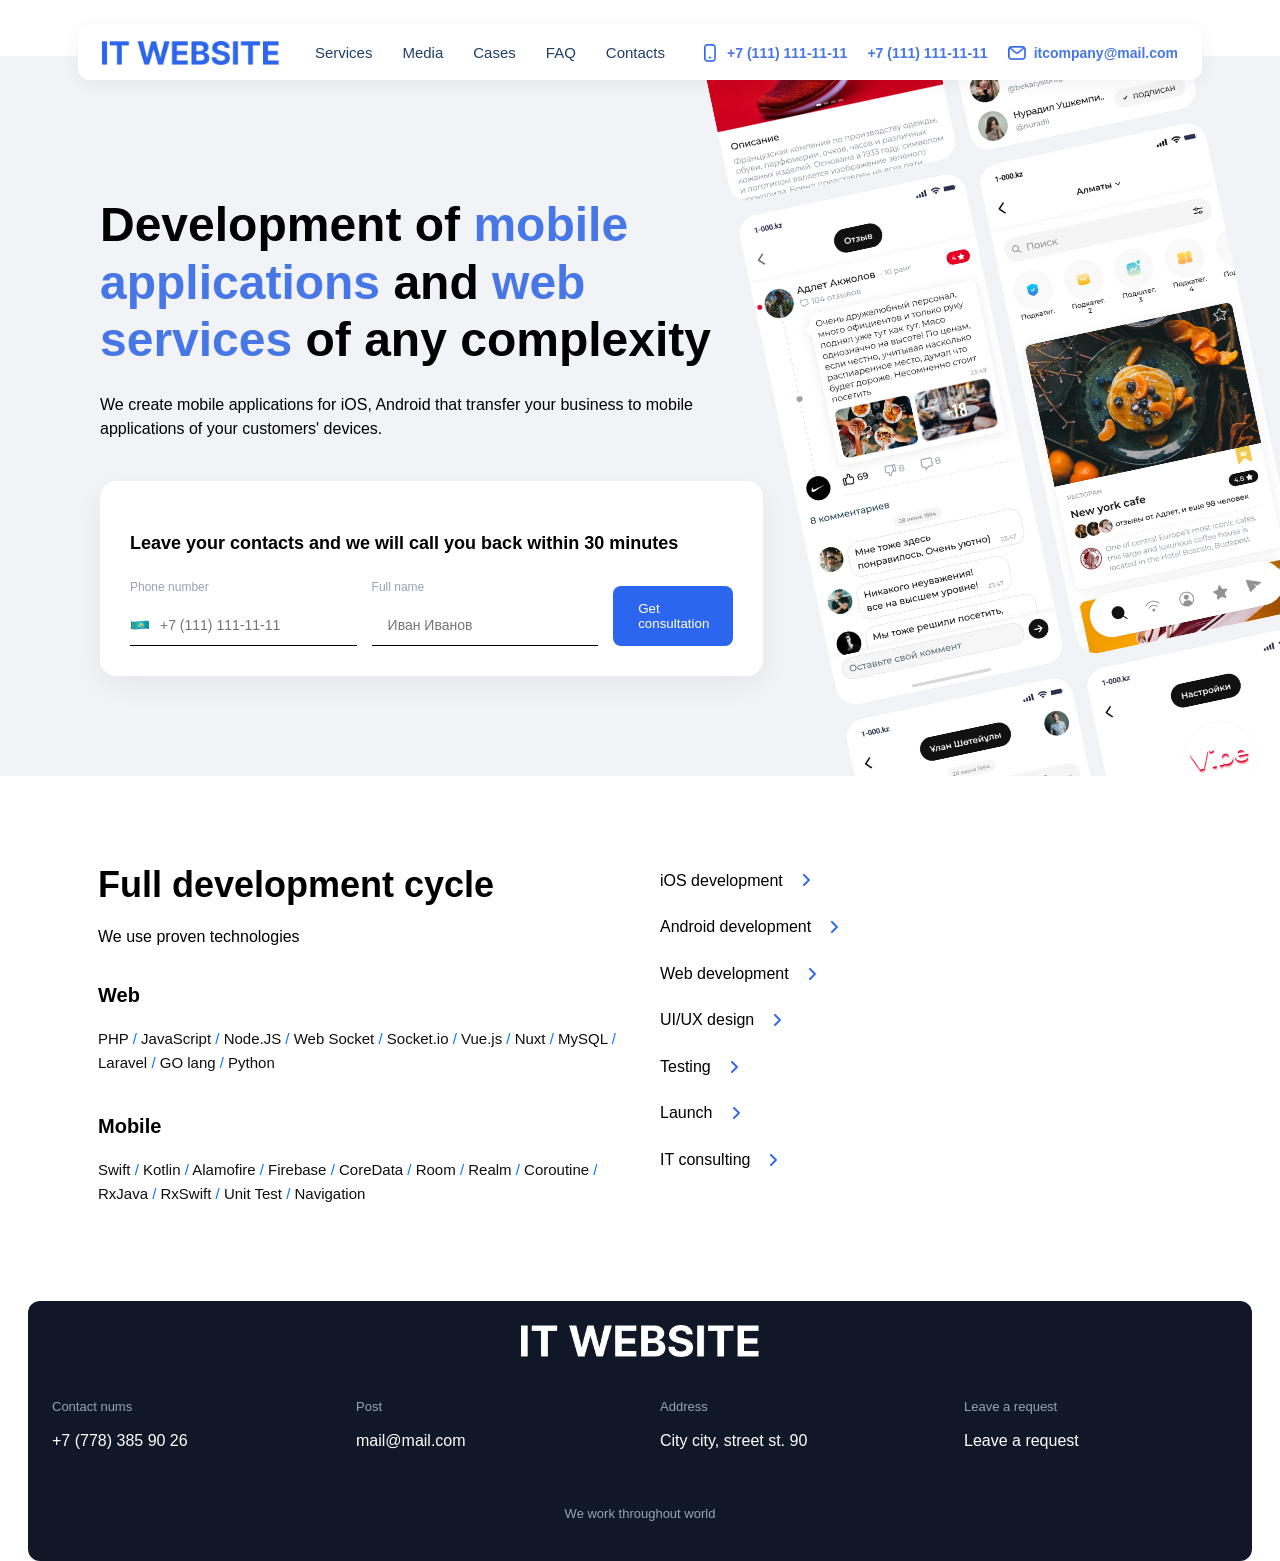
==== commit 1b92aef3: "выполнил lesson5" ====
--- a/src/index.html
+++ b/src/index.html
@@ -10,6 +10,10 @@
 
     <!-- ШАПКА -->
     <header class="header">
+        <button class="header__burger">
+            <img src="assets/icons/menu.webp" alt="Меню">
+        </button>
+        
         <a href="#" class="header__logo">
             <img src="assets/icons/it-website.png" alt="IT WEBSITE">
         </a>
@@ -25,14 +29,14 @@
         </nav>
 
         <div class="header__contacts">
-            <a href="tel:+71111111111" class="contact-item">
+            <a href="tel:+71111111111" class="contact-item contact-phone">
                 <img src="assets/icons/phone.png" alt="Телефон" class="contact-icon">
                 <span>+7 (111) 111-11-11</span>
             </a>
-            <a href="tel:+71111111111" class="contact-item">
+            <a href="tel:+71111111111" class="contact-item contact-phone">
                 <span>+7 (111) 111-11-11</span>
             </a>
-            <a href="mailto:itcompany@mail.com" class="contact-item">
+            <a href="mailto:itcompany@mail.com" class="contact-item contact-email">
                 <img src="assets/icons/mail.png" alt="Почта" class="contact-icon">
                 <span>itcompany@mail.com</span>
             </a>
@@ -61,13 +65,20 @@
                                 <label for="hero-name">Full name</label>
                                 <input type="text" id="hero-name" name="name" placeholder="Иван Иванов">
                             </div>
-                            <button type="submit" class="btn btn-primary">Get <br> consultation</button>
+                            <button type="submit" class="btn btn-primary">Get consultation</button>
                         </form>
                     </div>
                 </div>
+                <div class="hero__phones">
+                    <img src="assets/img/screenshot1.jpg" class="phone">
+                    <img src="assets/img/screenshot2.jpg" class="phone">
+                    <img src="assets/img/screenshot3.jpg" class="phone">
+                    <img src="assets/img/screenshot4.jpg" class="phone">
+                    <img src="assets/img/screenshot5.jpg" class="phone">
+                    <img src="assets/img/screenshot6.jpg" class="phone">
+                </div>
             </div>
         </section>
-        <hr>
 
         <!--  УСЛУГИ  -->
         <section class="services" id="services">
@@ -80,20 +91,16 @@
                     <article class="services__category">
                         <h3>Web</h3>
                         <p class="services-text">
-                            PHP / JavaScript / Node.JS<br>
-                            Web Socket / Socket.io<br>
-                            Vue.js / Nuxt / MySQL<br>
-                            Laravel / GO lang / Python
+                            PHP <span>/</span> JavaScript <span>/</span> Node.JS <span>/</span> Web Socket <span>/</span> Socket.io <span>/</span> Vue.js <span>/</span>
+                            Nuxt <span>/</span> MySQL <span>/</span> Laravel <span>/</span> GO lang <span>/</span> Python
                         </p>
                     </article>
-
 
                     <article class="services__category">
                         <h3>Mobile</h3>
                         <p class="services-text">
-                            Swift (iOS) / Alamofire / Firebase<br>
-                            Kotlin / Android / Room<br>
-                            Coroutine / RxJava
+                            Swift <span>/</span> Kotlin <span>/</span> Alamofire <span>/</span> Firebase <span>/</span> CoreData <span>/</span> Room <span>/</span> Realm <span>/</span>
+                            Coroutine <span>/</span> RxJava <span>/</span> RxSwift <span>/</span> Unit Test <span>/</span> Navigation
                         </p>
                     </article>
                 </div>
@@ -113,243 +120,6 @@
 
         </section>
 
-        <hr>
-
-        <!--  ОТРАСЛИ  -->
-        <section class="industries">
-            <h2 class="section-title">Developed more than 100 projects in 15 industries</h2>
-
-            <div class="industries__tags">
-                <ul class="tags-list">
-                    <li class="tag">Social media</li>
-                    <li class="tag">Fitness and sport</li>
-                    <li class="tag">Bank</li>
-                    <li class="tag">Construction</li>
-                    <li class="tag">Game projects</li>
-                    <li class="tag">Education</li>
-                    <li class="tag">Auto, transport</li>
-                    <li class="tag">Medicine, health</li>
-                    <li class="tag">Restaurants, food delivery</li>
-                    <li class="tag">Marketplaces</li>
-                    <li class="tag">AR technology</li>
-                    <li class="tag">TV series</li>
-                    <li class="tag">Startups</li>
-                    <li class="tag">Religion</li>
-                    <li class="tag">Online courses</li>
-                </ul>
-            </div>
-        </section>
-
-        <hr>
-
-        <!--  КЕЙСЫ  -->
-        <section class="cases" id="cases">
-            <h2 class="section-title">Projects we are proud of</h2>
-            <p class="section-subtitle">Our software development company is truly proud of the wonderful clients we have worked with. We enjoy a long-term partnership.</p>
-
-            <nav class="cases__tabs">
-                <ul class="tabs-list">
-                    <li class="tab-item">I-teka</li>
-                    <li class="tab-item">Dauletten</li>
-                    <li class="tab-item">Guru Bosch</li>
-                    <li class="tab-item">Santo</li>
-                    <li class="tab-item">Home Credit Bank</li>
-                    <li class="tab-item">BI Partners</li>
-                    <li class="tab-item">Europharma</li>
-                </ul>
-
-                <a href="#" class="btn btn-primary">View 100 more projects</a>    
-            </nav>
-
-            <article class="case-card">
-                <div class="case-card__info">
-                    <h3 class="case-card__title">I-teka</h3>
-                    <p class="case-card__desc">The application is designed to search for drugs by availability in pharmacies in cities. During quarantine, the application helped many people which gives more value.</p>
-                    <p class="case-card__services">Business analysis / iOS / Android / QA / UI/UX Design</p>
-
-                    <ul class="case-card__features">
-                        <li>Kazakhstan</li>
-                        <li>Medicine</li>
-                    </ul>
-
-                    <div class="case-card__stats">
-                        <div class="stat">
-                            <span class="stat__number">400%</span>
-                            <span class="stat__label">App Growth</span>
-                        </div>
-                        <div class="stat">
-                            <span class="stat__number">+ 200 000</span>
-                            <span class="stat__label">Active Users</span>
-                        </div>
-                    </div>
-
-                    <div class="case-card__links">
-                        <a href="#" class="store-link">App Store</a>
-                        <a href="#" class="store-link">Google Play</a>
-                    </div>
-                </div>
-
-            </article>
-        </section>
-
-        <hr>
-
-        <!--  ОБСУДИТЬ ПРОЕКТ  -->
-        <section class="discuss">
-            <div class="discuss__text">
-                <h2 class="discuss__title">Let's discuss Your project</h2>
-                <p class="discuss__desc">Let's figure out how to create an effective application, its cost and terms of its development</p>
-            </div>
-
-            <div class="discuss__form">
-                <form action="#" class="contact-form contact-form--white">
-                    <div class="form-group">
-                        <label for="discuss-phone">Phone number</label>
-                        <input type="tel" id="discuss-phone" name="phone" placeholder="+7 (702) 517-11-98">
-                    </div>
-                    <div class="form-group">
-                        <label for="discuss-name">Full name</label>
-                        <input type="text" id="discuss-name" name="name" placeholder="Ivan Ivanov">
-                    </div>
-                    <button type="submit" class="btn btn-secondary">Discuss the project</button>
-                </form>
-            </div>
-        </section>
-
-        <hr>
-
-        <!--  ЭТАПЫ  -->
-        <section class="stages">
-            <h2 class="section-title">Application Development Stages</h2>
-
-            <div class="stages__grid">
-                <article class="stage-card">
-                    <h3>Analysis</h3>
-                    <p>We write technical specifications for the development of the business processes and technologies of the customer and the needs of users.</p>
-                </article>
-                <article class="stage-card">
-                    <h3>Design</h3>
-                    <p>We adopt the customer's corporate identity to the platform guidelines. We draw convenient and understandable interfaces.</p>
-                </article>
-                <article class="stage-card">
-                    <h3>Development</h3>
-                    <p>We create an extensible architecture, write clean and stable code. We integrate with customer technologies.</p>
-                </article>
-                <article class="stage-card">
-                    <h3>Testing</h3>
-                    <p>We carry out functional testing and do bug fixes. We adapt the application to different phone resolutions.</p>
-                </article>
-                <article class="stage-card">
-                    <h3>Launching</h3>
-                    <p>We design the application page and publish it in the App Store and Google Play stores.</p>
-                </article>
-                <article class="stage-card">
-                    <h3>Support</h3>
-                    <p>We monitor the stability of the application, update it for new devices and versions of iOS and Android.</p>
-                </article>
-            </div>
-        </section>
-
-        <hr>
-
-        <!--  КОМАНДА  -->
-        <section class="team">
-            <div class="team__content">
-                <h2 class="section-title">Our team</h2>
-                <p class="section-subtitle">Thousand is a full-cycle digital production company with its own product analytics, design, web and mobile development.</p>
-
-                <div class="team__stats">
-                    <div class="stat">
-                        <span class="stat__number">28</span>
-                        <span class="stat__label">team members</span>
-                    </div>
-                    <div class="stat">
-                        <span class="stat__number">+100</span>
-                        <span class="stat__label">projects</span>
-                    </div>
-                    <div class="stat">
-                        <span class="stat__number">7 years</span>
-                        <span class="stat__label">in IT sphere</span>
-                    </div>
-                </div>
-
-                <p class="team__desc">All the necessary specialists - from a designer to a tester - are on our staff. We hire the best specialists in the market. It's expensive but worth it.</p>
-            </div>
-
-            <div class="team__image">
-                <img src="https://placehold.co/600x400?text=Фото+Команды" alt="Фото команды">
-            </div>
-        </section>
-
-        <hr>
-
-        <!--  КНИГА  -->
-        <section class="book">
-            <div class="book__content">
-                <h2 class="book__title">Get the book for free by leaving your contacts</h2>
-
-                <form action="#" class="contact-form contact-form--white">
-                    <div class="form-group">
-                        <label for="book-phone">Phone number</label>
-                        <input type="tel" id="book-phone" name="phone" placeholder="+7 (111) 111-11-11">
-                    </div>
-                    <div class="form-group">
-                        <label for="book-name">Your full name</label>
-                        <input type="text" id="book-name" name="name" placeholder="Your full name">
-                    </div>
-                    <div class="form-group">
-                        <label for="book-email">Email</label>
-                        <input type="email" id="book-email" name="email" placeholder="mail@mail.com">
-                    </div>
-                    <button type="submit" class="btn btn-primary">Send me ebook to my mail</button>
-                </form>
-            </div>
-
-            <div class="book__image">
-                <img src="https://placehold.co/300x400?text=IT+Книга" alt="Обложка книги">
-            </div>
-        </section>
-
-        <hr>
-
-        <!--  FAQ  -->
-        <section class="faq" id="faq">
-            <h2 class="section-title">FAQ</h2>
-
-            <div class="faq__list">
-
-                <details class="faq-item">
-                    <summary class="faq-item__question">What is the cost of a mobile application?</summary>
-                    <p class="faq-item__answer">Информация уточняется.</p>
-                </details>
-
-                <!-- ОТКРЫТ ПО ДЕФОЛТУ! -->
-                <details class="faq-item" open> 
-                    <summary class="faq-item__question">How long will development take?</summary>
-                    <div class="faq-item__answer">
-                        <p>Development terms directly depend on the requirements for the mobile application, the characteristics of the company, as well as the wishes of the customer.</p>
-                        <p>
-                            Average development time from start to finished application:<br>
-                            Medium projects up to <strong>3 months</strong>.<br>
-                            Large projects about <strong>4-6 months</strong>.<br>
-                            To get a more accurate estimate of the project completion time, it is necessary to determine the main task of the application, think over its logic and functionality.
-                        </p>
-                    </div>
-                </details>
-
-                <details class="faq-item">
-                    <summary class="faq-item__question">Do you provide a guarantees for the mobile application?</summary>
-                    <p class="faq-item__answer">Информация уточняется.</p>
-                </details>
-
-                <details class="faq-item">
-                    <summary class="faq-item__question">I will not tell my idea, do you guarantee confidentiality?</summary>
-                    <p class="faq-item__answer">Информация уточняется.</p>
-                </details>
-
-            </div>
-        </section>
-
     </main>
 
     <!--  ПОДВАЛ  -->
@@ -360,7 +130,7 @@
 
         <div class="footer__contacts">
             <div class="footer-contact-item">
-                <span class="footer-contact-label">Contact number</span>
+                <span class="footer-contact-label">Contact nums</span>
                 <a href="tel:+77783659026" class="footer-contact-value">+7 (778) 385 90 26</a>
             </div>
             <div class="footer-contact-item">
--- a/src/assets/styles/landing.css
+++ b/src/assets/styles/landing.css
@@ -7,9 +7,8 @@
     font-size: 16px;
     line-height: 1.6;
     color: #000000;
-    background: #F5F7FA;
+    background: #ffffff;
     margin: 0;
-    
     display: flex;
     flex-direction: column;
     min-height: 100vh;
@@ -38,6 +37,10 @@
     box-sizing: border-box;
 }
 
+.header__burger {
+    display: none;
+}
+
 .header__nav {
     display: flex;
     justify-content: center;
@@ -98,12 +101,14 @@
 
 .hero {
     width: 100%;
-    background-image: url("../icons/phones-bg.png");
     background-color: #f2f3f7;
-    background-size: contain; 
-    background-position: right center;
-    background-repeat: no-repeat;
-    padding: 80px 0;
+    padding: 40px 0;
+    margin-top: 0;
+    height: 640px;
+    overflow: hidden;
+    position: relative; 
+    display: flex;
+    align-items: center;
 }
 
 .hero__container {
@@ -111,13 +116,13 @@
     padding-left: 100px;
     padding-right: 20px;
     box-sizing: border-box;
+    display: flex;
+    justify-content: space-between;
+    align-items: center;
 }
 
 .hero__content {
-    max-width: 50%;
-    display: flex;
-    flex-direction: column;
-    justify-content: center;
+    flex: 1 1 60%;
 }
 
 .hero__title {
@@ -189,6 +194,8 @@
     border-radius: 8px;
     padding: 15px 25px;
     text-align: left;
+    max-width: 120px;
+    white-space: normal;
 }
 
 #hero-phone {
@@ -199,11 +206,127 @@
     background-size: 20px 14px;
 }
 
+.hero__phones {
+    position: relative;
+    display: grid;
+    grid-template-columns: auto auto;
+    justify-content: center;
+    gap: 15px;
+    transform: rotate(-12deg);
+    padding-left: 20px; 
+    padding-top: 0;
+    height: auto;
+}
+
+.phone {
+    width: auto;
+    max-height: 500px;
+    object-fit: cover;
+    border-radius: 20px;
+    margin: 0;
+}
+
+/* УСЛУГИ */
+.services {
+    display: flex;
+    justify-content: space-between;
+    align-items: stretch;
+    gap: 40px;
+    max-width: 1124px;
+    margin: 80px auto;
+    padding: 0 20px;
+    box-sizing: border-box;
+}
+
+.services__info {
+    flex: 1 1 40%;
+}
+
+.section-title {
+    font-size: 36px;
+    font-weight: 700;
+    color: #000000;
+    margin: 0 0 10px 0; 
+}
+
+.section-subtitle {
+    font-size: 16px;
+    color: #010102;
+    margin: 0 0 10px 0;
+}
+
+.services__categories {
+    display: flex;
+    flex-direction: column;
+    margin-top: 0;
+}
+
+.services__category h3 {
+    font-size: 20px;
+    color: #000000;
+    margin-bottom: 16px;
+}
+
+.services-text {
+    font-size: 15px;
+    color: #0e0f11;
+}
+
+.services-text span{
+    color: #0077ff;
+}
+
+.services__links {
+    flex: 1 1 40%;
+    display: flex;
+    flex-direction: column;
+    justify-content: center;
+}
+
+.services-nav {
+    list-style: none;
+    padding: 0;
+    margin-top: 0;
+}
+
+.services-nav li {
+    margin-bottom: 16px;
+}
+
+.services-nav a {
+    font-size: 16px;
+    color: #000000;
+    text-decoration: none;
+    display: inline-flex;
+    justify-content: flex-start; 
+    align-items: center;
+    padding-bottom: 4px;
+    border-bottom: 1px solid transparent;
+    transition: border-color 0.2s;
+}
+
+.services-nav a:hover {
+    font-weight: 600;
+    border-bottom: 1px solid #004cff;
+}
+
+.services-nav a::after {
+    content: "";
+    display: inline-block;
+    width: 7px;
+    height: 12px; 
+    background-image: url(../icons/chevron_right.png); 
+    background-size: contain;
+    background-repeat: no-repeat;
+    background-position: center;
+    margin-left: 20px;
+}
+
 /* ПОДВАЛ */
 .footer {
     max-width: 1224px;
     width: calc(100% - 40px);
-    margin: auto auto 24px auto;
+    margin: auto auto auto auto;
     background-color: #101828;
     border-radius: 12px;
     padding: 24px;
@@ -248,11 +371,7 @@
     color: #ffffff;
     font-weight: 500;
     text-decoration: none;
-    transition: color 0.3s;
-}
-
-.footer-contact-value:hover {
-    color: #4776E6;
+    transition: color;
 }
 
 .footer__copyright {
@@ -260,6 +379,277 @@
     font-size: 13px;
     color: #98A2B3;
     padding-top: 20px;
-    border-top: 1px solid rgba(255, 255, 255, 0.1);
-}
-
+}
+
+/* Планшет */
+@media (max-width: 768px) {
+    /* ШАПКА */
+    .header {
+        grid-template-columns: auto 1fr auto; 
+        height: auto;
+        padding: 12px 20px;
+        gap: 10px;
+    }
+
+    .header__burger {
+        display: flex;
+        flex-direction: column;
+        justify-content: space-between;
+        background: none;
+        border: none;
+        cursor: pointer;
+        padding: 0;
+    }
+
+    .header__burger img {
+        width: 24px;
+        height: auto;
+        display: block;
+    }
+
+    .header__logo {
+        justify-self: center; 
+    }
+
+    .header__logo img {
+        height: 20px;
+    }
+
+    .header__nav,
+    .contact-phone {
+        display: none; 
+    }
+
+    .header__contacts {
+        justify-self: end;
+        gap: 0;
+    }
+
+    /* ХИРО */
+    .hero {
+        height: auto;
+        min-height: 500px;
+        padding: 40px 0;
+    }
+
+    .hero__container {
+        padding-left: 40px;
+        padding-right: 20px;
+        flex-direction: row;
+        align-items: center;
+    }
+
+    .hero__content {
+        flex: 1 1 55%;
+        max-width: 55%;
+        z-index: 2;
+    }
+
+    .hero__title {
+        font-size: 36px;
+        margin-bottom: 16px;
+    }
+
+    .hero__text {
+        font-size: 14px;
+        margin-bottom: 24px;
+    }
+
+    .hero__form-wrapper {
+        padding: 20px;
+    }
+
+    .contact-form {
+        flex-direction: column;
+        align-items: flex-start;
+        gap: 16px;
+    }
+
+    .btn-primary {
+        max-width:fit-content;
+        width: auto;
+        white-space: nowrap;
+    }
+
+    .hero__phones {
+        position: absolute;
+        right: -10%;
+        top: 50%;
+        inset: 50% auto auto -5;
+        transform: translateY(-50%) rotate(-12deg);
+        width: 45%; 
+        display: grid;
+        grid-template-columns: 1fr 1fr;
+        gap: 10px;
+        z-index: 1;
+    }
+
+    .phone {
+        height: auto;
+        width: 100%;
+        object-fit: contain;
+    }
+
+    /* УСЛУГИ */
+    .services__info{
+        flex: 1 1 60%
+    }
+
+    /* ПОДВАЛ */
+    .footer{
+        margin: 25px;
+    }
+    .footer__contacts {
+        gap: 15px;
+    }
+
+    .footer-contact-value {
+        font-size: 13px;
+    }
+
+    .footer-contact-label {
+        font-size: 11px;
+    }
+}
+
+@media (max-width: 426px) {
+    
+    /* ШАПКА */
+    .header {
+        padding: 20px 10px;
+        gap: 10px;
+    }
+
+    .header__burger {
+        justify-self: start;
+    }
+
+    .header__burger img{
+        height: 20px;
+        width: 30px;
+    }
+
+    .header__logo {
+        justify-self: center;
+    }
+
+    .header__logo img {
+        height: 12px;
+    }
+
+    .header__contacts {
+        display: none; 
+    }
+
+    /* ХИРО */
+    .hero {
+        height: auto; 
+        padding: 30px 20px 40px;
+        overflow: hidden; 
+    }
+
+    .hero__container {
+        display: flex;
+        flex-direction: column;
+        padding: 0;
+    }
+
+    .hero__content {
+        display: contents;
+    }
+
+    .hero__title {
+        order: 1;
+        font-size: 28px; 
+        text-align: left;
+        margin-bottom: 16px;
+    }
+
+    .hero__text {
+        order: 2;
+        font-size: 14px;
+        text-align: left;
+        margin-bottom: 40px;
+    }
+
+    .hero__phones {
+        order: 3;
+        position: static;
+        top: auto;
+        right: auto;    
+        display: grid;
+        grid-template-columns: 1fr 1fr;
+        gap: 10px;
+        transform: rotate(-12deg); 
+        width: 80%;
+        margin: 0 auto;
+        margin-bottom: -60px;
+        z-index: 1;
+    }
+
+    .phone {
+        width: 100%;
+        height: auto;
+        object-fit: cover; 
+        border-radius: 12px;
+    }
+
+    .hero__form-wrapper {
+        order: 4;
+        width: 100%;
+        margin: 0;
+        padding: 24px;
+        position: relative;
+        z-index: 10; 
+        background: #ffffff; 
+        border-radius: 20px;
+        box-shadow: 0 10px 30px rgba(0, 0, 0, 0.05);
+        text-align: left;
+    }
+
+    .contact-form {
+        flex-direction: column;
+        align-items: stretch;
+    }
+
+    .btn-primary {
+        width: 100%; 
+        text-align: center;
+    }
+
+    /* УСЛУГИ */
+    .services {
+        flex-direction: column;
+        gap: 30px;
+        margin: 40px auto;
+        padding: 0 20px;
+    }
+
+    .section-title {
+        font-size: 24px; 
+        margin-bottom: 8px;
+    }
+
+    .section-subtitle {
+        font-size: 13px; 
+        margin-bottom: 16px;
+    }
+
+    .services__category h3 {
+        font-size: 16px;
+        margin-bottom: 10px;
+    }
+
+    .services-text {
+        font-size: 13px;
+    }
+
+    /* FOOTER */
+    .footer__logo img {
+        height: 20px;
+    }
+
+    .footer__contacts {
+        grid-template-columns: 1fr 1fr; 
+    }
+}
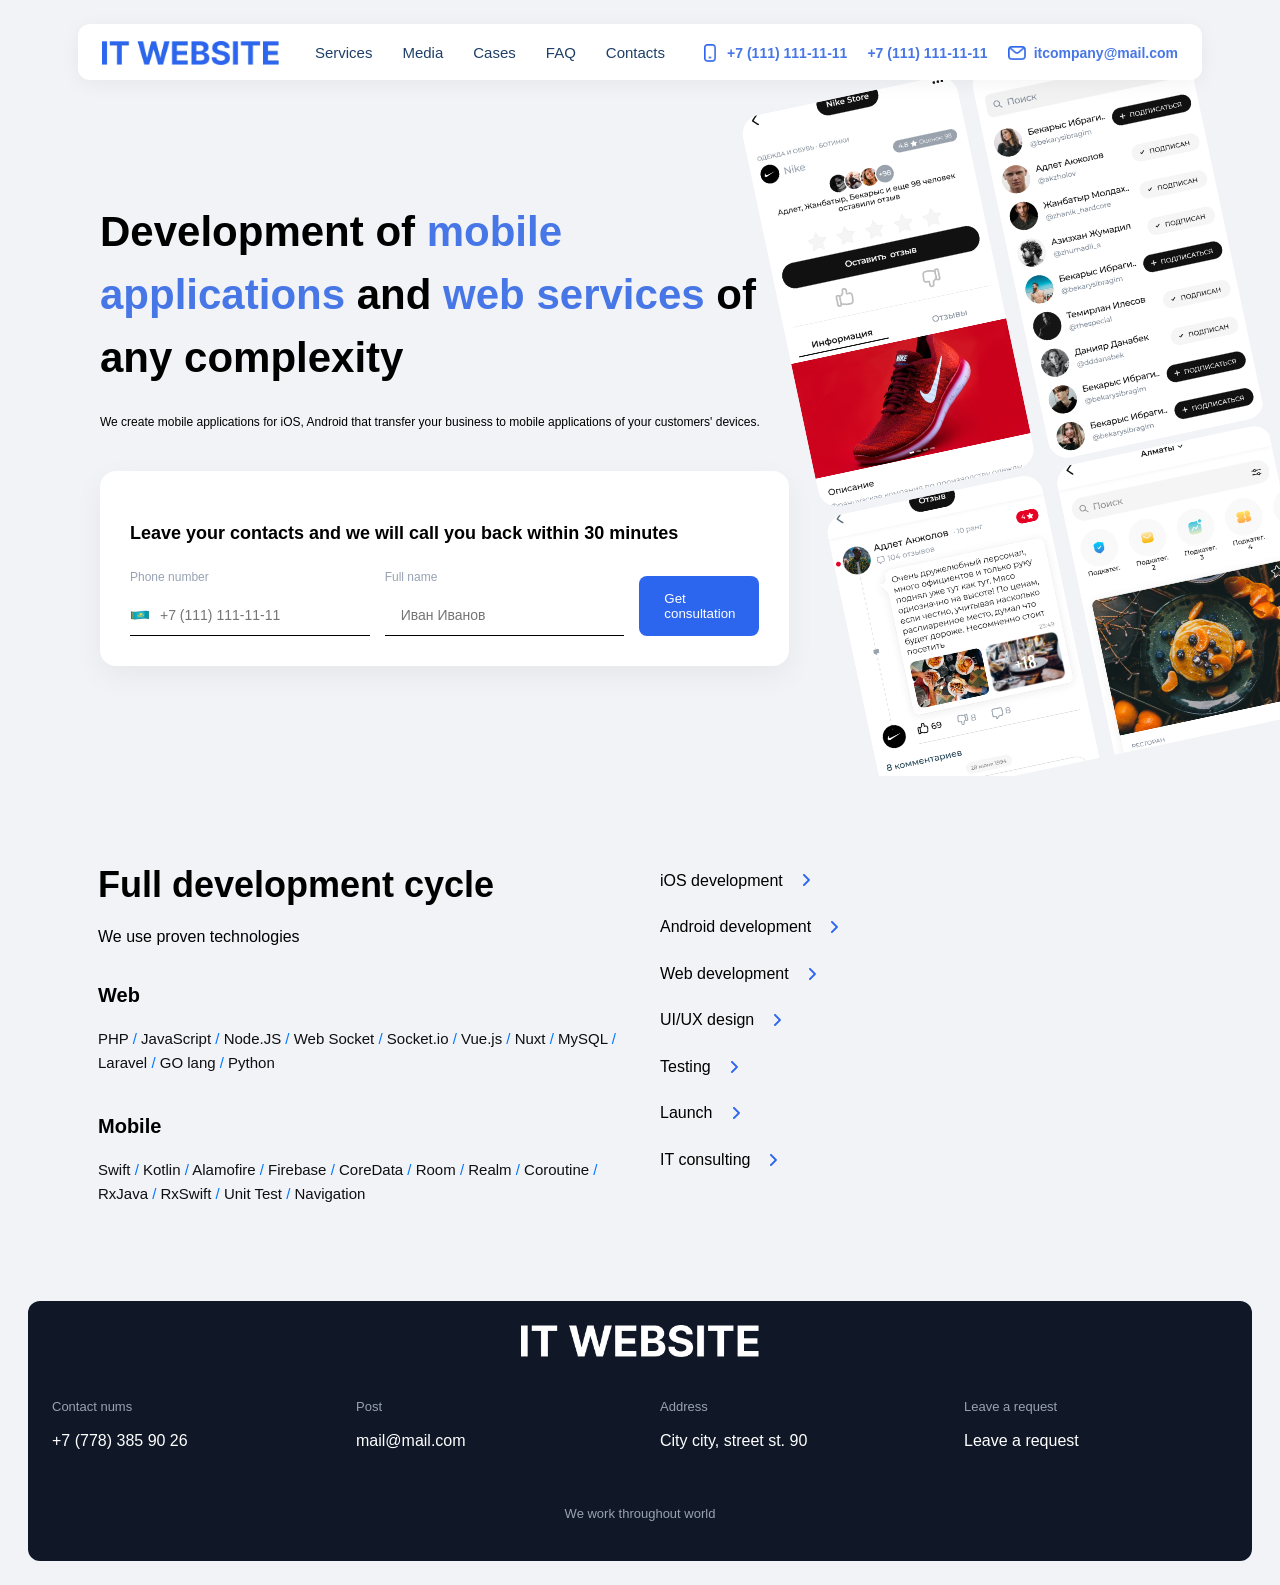
==== commit 3778afe7: "Сделал lesson7" ====
--- a/src/index.html
+++ b/src/index.html
@@ -4,7 +4,7 @@
     <meta charset="UTF-8">
     <meta name="viewport" content="width=device-width, initial-scale=1.0">
     <title>IT WEBSITE</title>
-    <link rel="stylesheet" href="/src/assets/styles/landing.css">
+    <link rel="stylesheet" href="/src/assets/styles/scss/landing.css">
 </head>
 <body>
 
@@ -70,12 +70,39 @@
                     </div>
                 </div>
                 <div class="hero__phones">
-                    <img src="assets/img/screenshot1.jpg" class="phone">
-                    <img src="assets/img/screenshot2.jpg" class="phone">
-                    <img src="assets/img/screenshot3.jpg" class="phone">
-                    <img src="assets/img/screenshot4.jpg" class="phone">
-                    <img src="assets/img/screenshot5.jpg" class="phone">
-                    <img src="assets/img/screenshot6.jpg" class="phone">
+                    <!-- Левая колонка (движется вверх) -->
+                    <div class="hero__phones-col">
+                        <div class="hero__phones-track track-up">
+                            <div class="track-group">
+                                <img src="assets/img/screenshot1.jpg" class="phone">
+                                <img src="assets/img/screenshot3.jpg" class="phone">
+                                <img src="assets/img/screenshot5.jpg" class="phone">
+                            </div>
+                            <!-- Дубликат для бесшовного цикла -->
+                            <div class="track-group">
+                                <img src="assets/img/screenshot1.jpg" class="phone">
+                                <img src="assets/img/screenshot3.jpg" class="phone">
+                                <img src="assets/img/screenshot5.jpg" class="phone">
+                            </div>
+                        </div>
+                    </div>
+
+                    <!-- Правая колонка (движется вниз) -->
+                    <div class="hero__phones-col">
+                        <div class="hero__phones-track track-down">
+                            <div class="track-group">
+                                <img src="assets/img/screenshot2.jpg" class="phone">
+                                <img src="assets/img/screenshot4.jpg" class="phone">
+                                <img src="assets/img/screenshot6.jpg" class="phone">
+                            </div>
+                            <!-- Дубликат для бесшовного цикла -->
+                            <div class="track-group">
+                                <img src="assets/img/screenshot2.jpg" class="phone">
+                                <img src="assets/img/screenshot4.jpg" class="phone">
+                                <img src="assets/img/screenshot6.jpg" class="phone">
+                            </div>
+                        </div>
+                    </div>
                 </div>
             </div>
         </section>
--- a/src/assets/styles/scss/landing.css
+++ b/src/assets/styles/scss/landing.css
@@ -0,0 +1,602 @@
+body {
+  font-family: "Inter", sans-serif;
+  font-size: 16px;
+  line-height: 1.6;
+  color: #000000;
+  background: #f2f3f7;
+  margin: 0;
+  display: flex;
+  flex-direction: column;
+  min-height: 100vh;
+}
+
+.header {
+  position: sticky;
+  top: 24px;
+  z-index: 100;
+  max-width: 1124px;
+  width: calc(100% - 40px);
+  height: 56px;
+  margin: 0 auto;
+  background-color: #ffffff;
+  border-radius: 12px;
+  padding: 16px 24px;
+  box-shadow: 0 4px 20px rgba(0, 0, 0, 0.05);
+  display: grid;
+  grid-template-columns: auto 1fr auto;
+  align-items: center;
+  gap: 24px;
+  box-sizing: border-box;
+}
+.header__burger {
+  display: none;
+}
+.header__nav {
+  display: flex;
+  justify-content: center;
+}
+.header__logo img {
+  height: 24px;
+  display: block;
+}
+.header__contacts {
+  display: flex;
+  align-items: center;
+  gap: 20px;
+}
+
+.nav-list {
+  display: flex;
+  gap: 30px;
+  list-style: none;
+  margin: 0;
+  padding: 0;
+}
+.nav-list__item a {
+  font-size: 15px;
+  color: #1f3f68;
+  font-weight: 500;
+  text-decoration: none;
+  transition: color 0.3s ease;
+}
+.nav-list__item a:hover {
+  color: #4776e6;
+}
+
+.contact-item {
+  display: flex;
+  align-items: center;
+  gap: 8px;
+  color: #4776e6;
+  text-decoration: none;
+  font-size: 14px;
+  font-weight: 600;
+  transition: color 0.3s ease;
+}
+.contact-item:hover {
+  color: #1f3f68;
+}
+
+.contact-icon {
+  width: 18px;
+  height: 18px;
+  -o-object-fit: contain;
+     object-fit: contain;
+}
+
+.hero {
+  width: 100%;
+  background-color: #f2f3f7;
+  padding: 40px 0;
+  margin-top: 0;
+  height: 640px;
+  overflow: hidden;
+  position: relative;
+  display: flex;
+  align-items: center;
+}
+.hero__container {
+  width: 100%;
+  padding-left: 100px;
+  padding-right: 20px;
+  box-sizing: border-box;
+  display: flex;
+  justify-content: space-between;
+  align-items: center;
+}
+.hero__content {
+  flex: 1 1 60%;
+}
+.hero__title {
+  font-size: 42px;
+  line-height: 1.5;
+  font-weight: 800;
+  color: #000000;
+  margin-bottom: 24px;
+}
+.hero__text {
+  font-size: 12px;
+  color: #000000;
+  margin-bottom: 40px;
+  line-height: 1.5;
+}
+.hero__form-wrapper {
+  background: #ffffff;
+  padding: 30px;
+  border-radius: 16px;
+  box-shadow: 0 10px 30px rgba(0, 0, 0, 0.05);
+}
+.hero__phones {
+  position: relative;
+  display: grid;
+  grid-template-columns: 220px 220px;
+  justify-content: center;
+  gap: 15px;
+  transform: rotate(-12deg);
+  padding-left: 20px;
+  height: 700px;
+  overflow: hidden;
+}
+.hero__phones-col {
+  display: flex;
+  flex-direction: column;
+  overflow: hidden;
+}
+.hero__phones-track {
+  display: flex;
+  flex-direction: column;
+  width: 100%;
+}
+
+.track-up {
+  animation: scrollUp 15s linear infinite;
+}
+
+.track-down {
+  transform: translateY(-50%);
+  animation: scrollDown 15s linear infinite;
+}
+
+@keyframes scrollUp {
+  0% {
+    transform: translateY(0);
+  }
+  100% {
+    transform: translateY(-50%);
+  }
+}
+@keyframes scrollDown {
+  0% {
+    transform: translateY(-50%);
+  }
+  100% {
+    transform: translateY(0);
+  }
+}
+.text-blue {
+  color: #4776e6;
+}
+
+.phone {
+  width: 100%;
+  max-height: 400px;
+  -o-object-fit: cover;
+     object-fit: cover;
+  border-radius: 20px;
+  margin: 0;
+}
+
+.form-title {
+  font-size: 18px;
+  font-weight: 700;
+  margin-bottom: 20px;
+  color: #000000;
+}
+
+.contact-form {
+  display: flex;
+  gap: 15px;
+  align-items: flex-end;
+}
+
+.form-group {
+  display: flex;
+  flex-direction: column;
+  flex: 1;
+  gap: 8px;
+}
+.form-group label {
+  font-size: 12px;
+  color: #98a2b3;
+}
+.form-group input {
+  width: 100%;
+  padding: 12px 16px;
+  border: none;
+  border-bottom: 1px solid #000000;
+  font-size: 14px;
+  color: #000000;
+  outline: none;
+  box-sizing: border-box;
+}
+
+.btn-primary {
+  background: #2d66ee;
+  color: #fff;
+  border: none;
+  border-radius: 8px;
+  padding: 15px 25px;
+  text-align: left;
+  max-width: 120px;
+  white-space: normal;
+}
+
+#hero-phone {
+  padding-left: 30px;
+  background-image: url("/src/assets/icons/kz.png");
+  background-repeat: no-repeat;
+  background-position: left center;
+  background-size: 20px 14px;
+}
+
+.services {
+  display: flex;
+  justify-content: space-between;
+  align-items: stretch;
+  gap: 40px;
+  max-width: 1124px;
+  margin: 80px auto;
+  padding: 0 20px;
+  box-sizing: border-box;
+}
+.services__info {
+  flex: 1 1 40%;
+}
+.services__categories {
+  display: flex;
+  flex-direction: column;
+  margin-top: 0;
+}
+.services__category h3 {
+  font-size: 20px;
+  color: #000000;
+  margin-bottom: 16px;
+}
+.services__links {
+  flex: 1 1 40%;
+  display: flex;
+  flex-direction: column;
+  justify-content: center;
+}
+
+.section-title {
+  font-size: 36px;
+  font-weight: 700;
+  color: #000000;
+  margin: 0 0 10px 0;
+}
+
+.section-subtitle {
+  font-size: 16px;
+  color: #010102;
+  margin: 0 0 10px 0;
+}
+
+.services-text {
+  font-size: 15px;
+  color: #0e0f11;
+}
+.services-text span {
+  color: #0077ff;
+}
+
+.services-nav {
+  list-style: none;
+  padding: 0;
+  margin-top: 0;
+}
+.services-nav li {
+  margin-bottom: 16px;
+}
+.services-nav a {
+  font-size: 16px;
+  color: #000000;
+  text-decoration: none;
+  display: inline-flex;
+  justify-content: flex-start;
+  align-items: center;
+  padding-bottom: 4px;
+  border-bottom: 1px solid transparent;
+  transition: border-color 0.2s;
+}
+.services-nav a:hover {
+  font-weight: 600;
+  border-bottom: 1px solid #004cff;
+}
+.services-nav a::after {
+  content: "";
+  display: inline-block;
+  width: 7px;
+  height: 12px;
+  background-image: url("/src/assets/icons/chevron_right.png");
+  background-size: contain;
+  background-repeat: no-repeat;
+  background-position: center;
+  margin-left: 20px;
+}
+
+.footer {
+  max-width: 1224px;
+  width: calc(100% - 40px);
+  margin: auto auto 24px auto;
+  background-color: #101828;
+  border-radius: 12px;
+  padding: 24px;
+  color: #ffffff;
+  box-sizing: border-box;
+}
+.footer__logo {
+  display: flex;
+  justify-content: center;
+  margin-bottom: 40px;
+}
+.footer__logo img {
+  height: 32px;
+  display: block;
+}
+.footer__contacts {
+  display: grid;
+  grid-template-columns: repeat(4, 1fr);
+  gap: 40px;
+  margin-bottom: 30px;
+}
+.footer__copyright {
+  text-align: center;
+  font-size: 13px;
+  color: #98a2b3;
+  padding-top: 20px;
+}
+
+.footer-contact-item {
+  display: flex;
+  flex-direction: column;
+  gap: 10px;
+}
+
+.footer-contact-label {
+  display: flex;
+  align-items: center;
+  gap: 8px;
+  font-size: 13px;
+  color: #98a2b3;
+}
+
+.footer-contact-value {
+  font-size: 16px;
+  color: #ffffff;
+  font-weight: 500;
+  text-decoration: none;
+  transition: color 0.3s ease;
+}
+
+@media (max-width: 768px) {
+  .header {
+    grid-template-columns: auto 1fr auto;
+    height: auto;
+    padding: 12px 20px;
+    gap: 10px;
+  }
+  .header__burger {
+    display: flex;
+    flex-direction: column;
+    justify-content: space-between;
+    background: none;
+    border: none;
+    cursor: pointer;
+    padding: 0;
+  }
+  .header__burger img {
+    width: 24px;
+    height: auto;
+    display: block;
+  }
+  .header__logo {
+    justify-self: center;
+  }
+  .header__logo img {
+    height: 20px;
+  }
+  .header__nav,
+  .header .contact-phone {
+    display: none;
+  }
+  .header__contacts {
+    justify-self: end;
+    gap: 0;
+  }
+  .hero {
+    height: auto;
+    min-height: 500px;
+    padding: 40px 0;
+  }
+  .hero__container {
+    padding-left: 40px;
+    padding-right: 20px;
+    flex-direction: row;
+    align-items: center;
+  }
+  .hero__content {
+    flex: 1 1 55%;
+    max-width: 55%;
+    z-index: 2;
+  }
+  .hero__title {
+    font-size: 36px;
+    margin-bottom: 16px;
+  }
+  .hero__text {
+    font-size: 14px;
+    margin-bottom: 24px;
+  }
+  .hero__form-wrapper {
+    padding: 20px;
+  }
+  .hero__phones {
+    position: absolute;
+    right: -10%;
+    top: 50%;
+    transform: translateY(-50%) rotate(-12deg);
+    width: 45%;
+    display: grid;
+    grid-template-columns: 1fr 1fr;
+    gap: 10px;
+    z-index: 1;
+  }
+  .contact-form {
+    flex-direction: column;
+    align-items: flex-start;
+    gap: 16px;
+  }
+  .btn-primary {
+    max-width: -moz-fit-content;
+    max-width: fit-content;
+    width: auto;
+    white-space: nowrap;
+  }
+  .phone {
+    height: auto;
+    width: 100%;
+    -o-object-fit: contain;
+       object-fit: contain;
+  }
+  .services__info {
+    flex: 1 1 60%;
+  }
+  .footer {
+    margin: 25px;
+  }
+  .footer__contacts {
+    gap: 15px;
+  }
+  .footer-contact-value {
+    font-size: 13px;
+  }
+  .footer-contact-label {
+    font-size: 11px;
+  }
+}
+@media (max-width: 426px) {
+  .header {
+    padding: 20px 10px;
+    gap: 10px;
+  }
+  .header__burger {
+    justify-self: start;
+  }
+  .header__burger img {
+    height: 20px;
+    width: 30px;
+  }
+  .header__logo {
+    justify-self: center;
+  }
+  .header__logo img {
+    height: 12px;
+  }
+  .header__contacts {
+    display: none;
+  }
+  .hero {
+    height: auto;
+    padding: 30px 20px 40px;
+    overflow: hidden;
+  }
+  .hero__container {
+    display: flex;
+    flex-direction: column;
+    padding: 0;
+  }
+  .hero__content {
+    display: contents;
+  }
+  .hero__title {
+    order: 1;
+    font-size: 28px;
+    text-align: left;
+    margin-bottom: 16px;
+  }
+  .hero__text {
+    order: 2;
+    font-size: 14px;
+    text-align: left;
+    margin-bottom: 40px;
+  }
+  .hero__phones {
+    order: 3;
+    position: static;
+    top: auto;
+    right: auto;
+    display: grid;
+    grid-template-columns: 1fr 1fr;
+    gap: 10px;
+    transform: rotate(-12deg);
+    width: 80%;
+    margin: 0 auto;
+    margin-bottom: -60px;
+    z-index: 1;
+  }
+  .hero__form-wrapper {
+    order: 4;
+    width: 100%;
+    margin: 0;
+    padding: 24px;
+    position: relative;
+    z-index: 10;
+    background: #ffffff;
+    border-radius: 20px;
+    box-shadow: 0 10px 30px rgba(0, 0, 0, 0.05);
+    text-align: left;
+  }
+  .phone {
+    width: 100%;
+    height: auto;
+    -o-object-fit: cover;
+       object-fit: cover;
+    border-radius: 12px;
+  }
+  .contact-form {
+    flex-direction: column;
+    align-items: stretch;
+  }
+  .btn-primary {
+    width: 100%;
+    text-align: center;
+  }
+  .services {
+    flex-direction: column;
+    gap: 30px;
+    margin: 40px auto;
+    padding: 0 20px;
+  }
+  .section-title {
+    font-size: 24px;
+    margin-bottom: 8px;
+  }
+  .section-subtitle {
+    font-size: 13px;
+    margin-bottom: 16px;
+  }
+  .services__category h3 {
+    font-size: 16px;
+    margin-bottom: 10px;
+  }
+  .services-text {
+    font-size: 13px;
+  }
+  .footer__logo img {
+    height: 20px;
+  }
+  .footer__contacts {
+    grid-template-columns: 1fr 1fr;
+  }
+}/*# sourceMappingURL=landing.css.map */
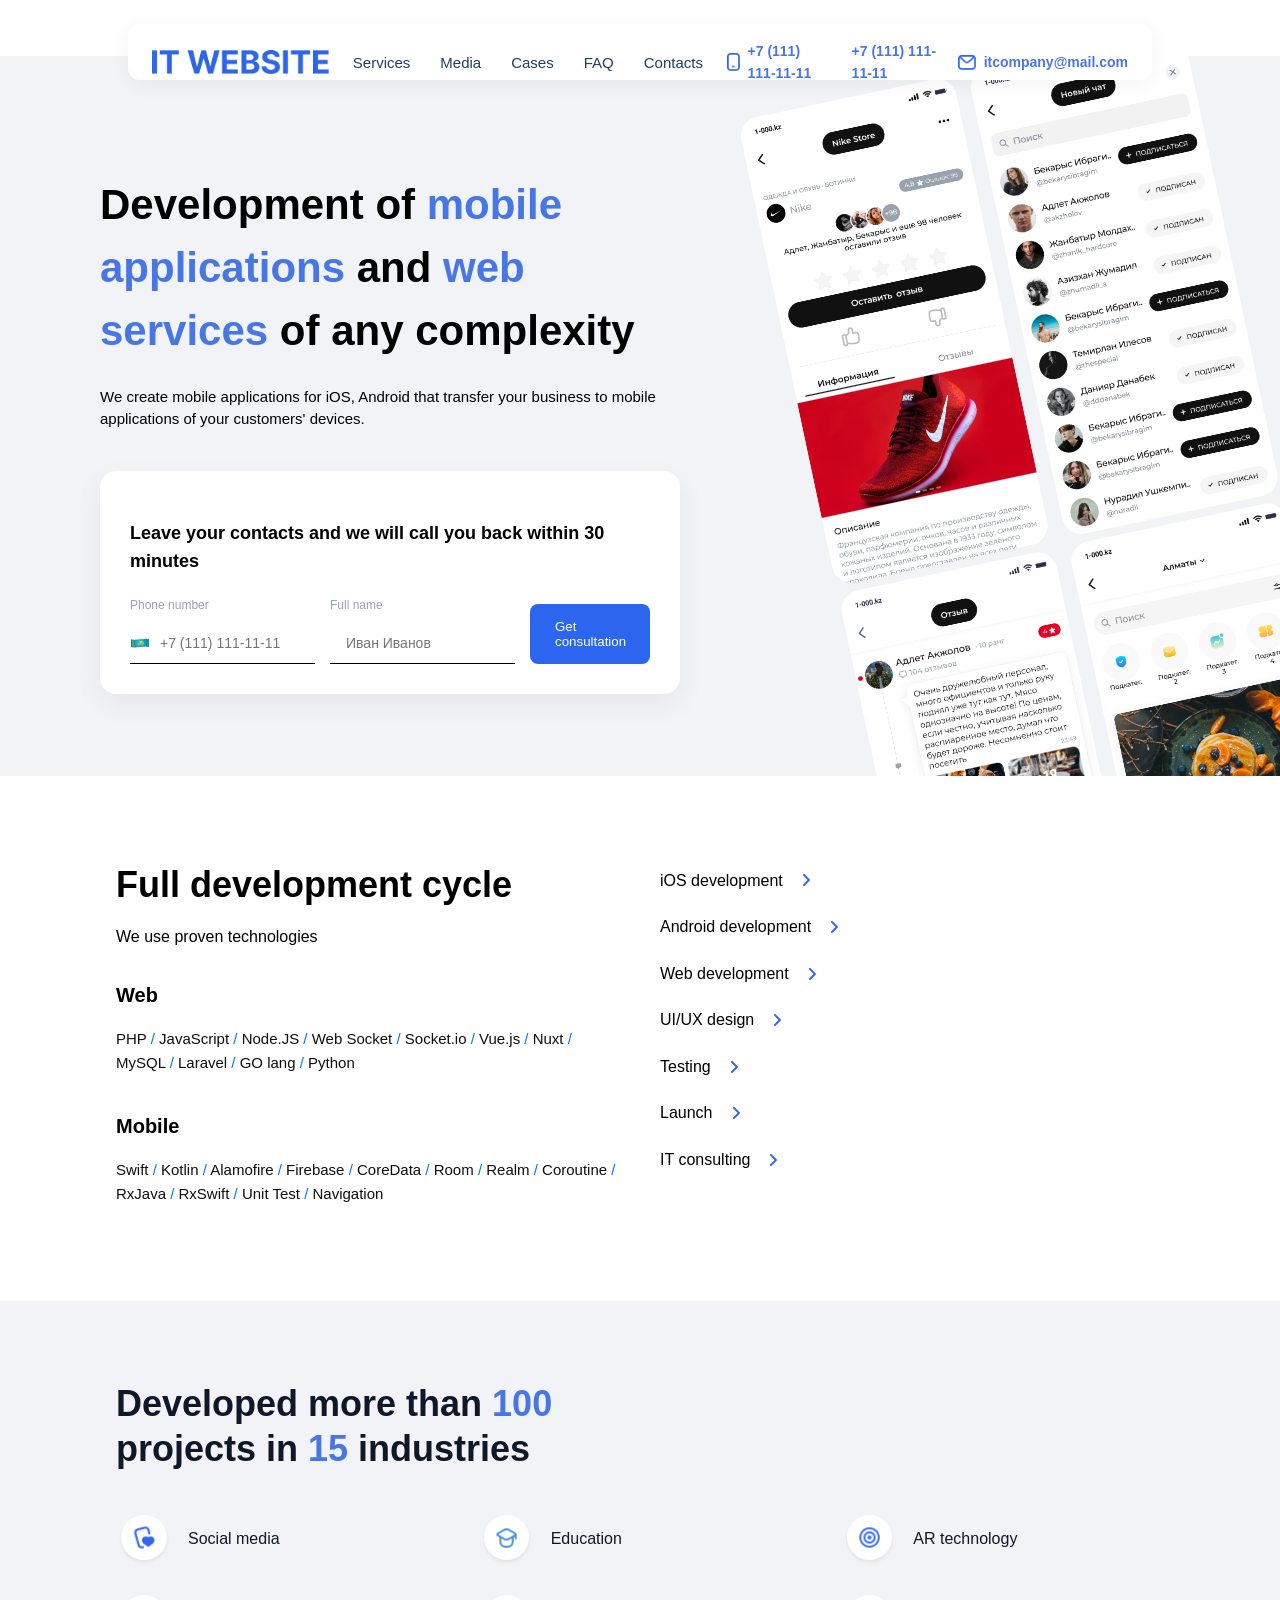
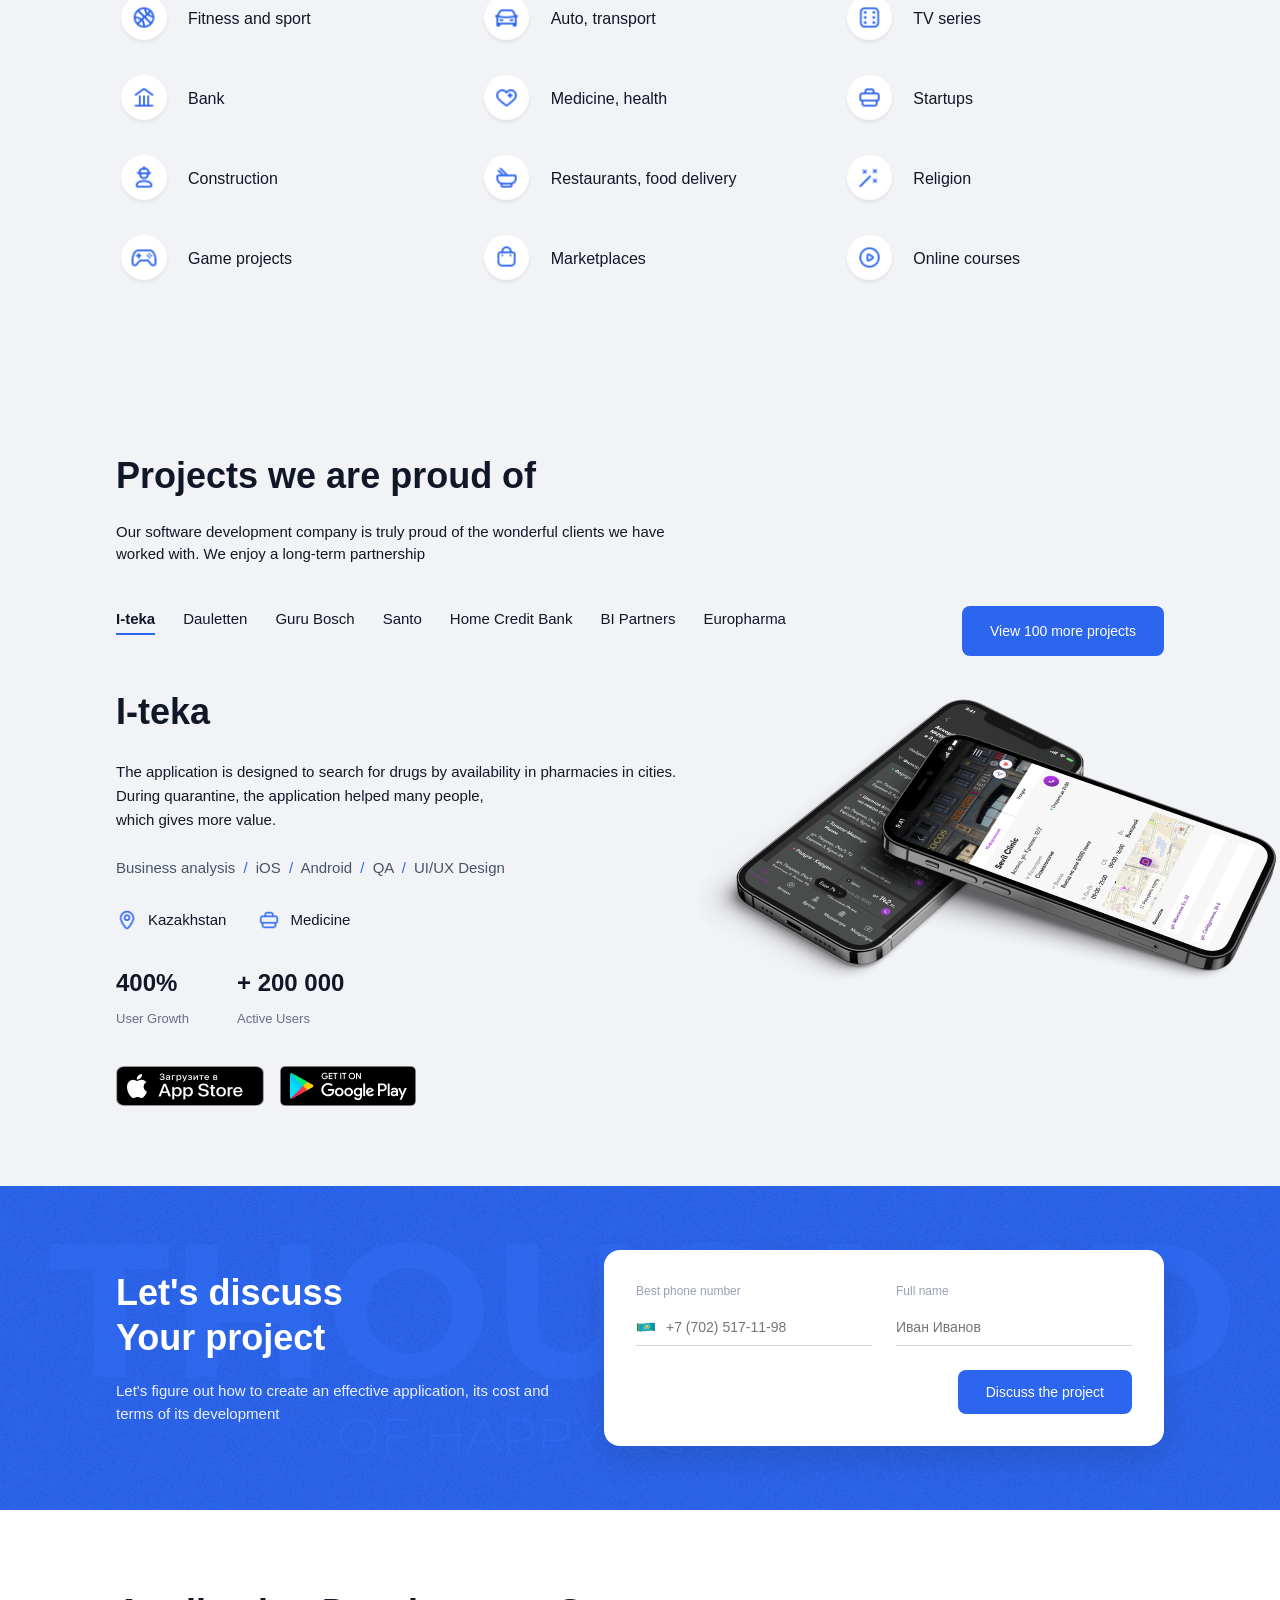
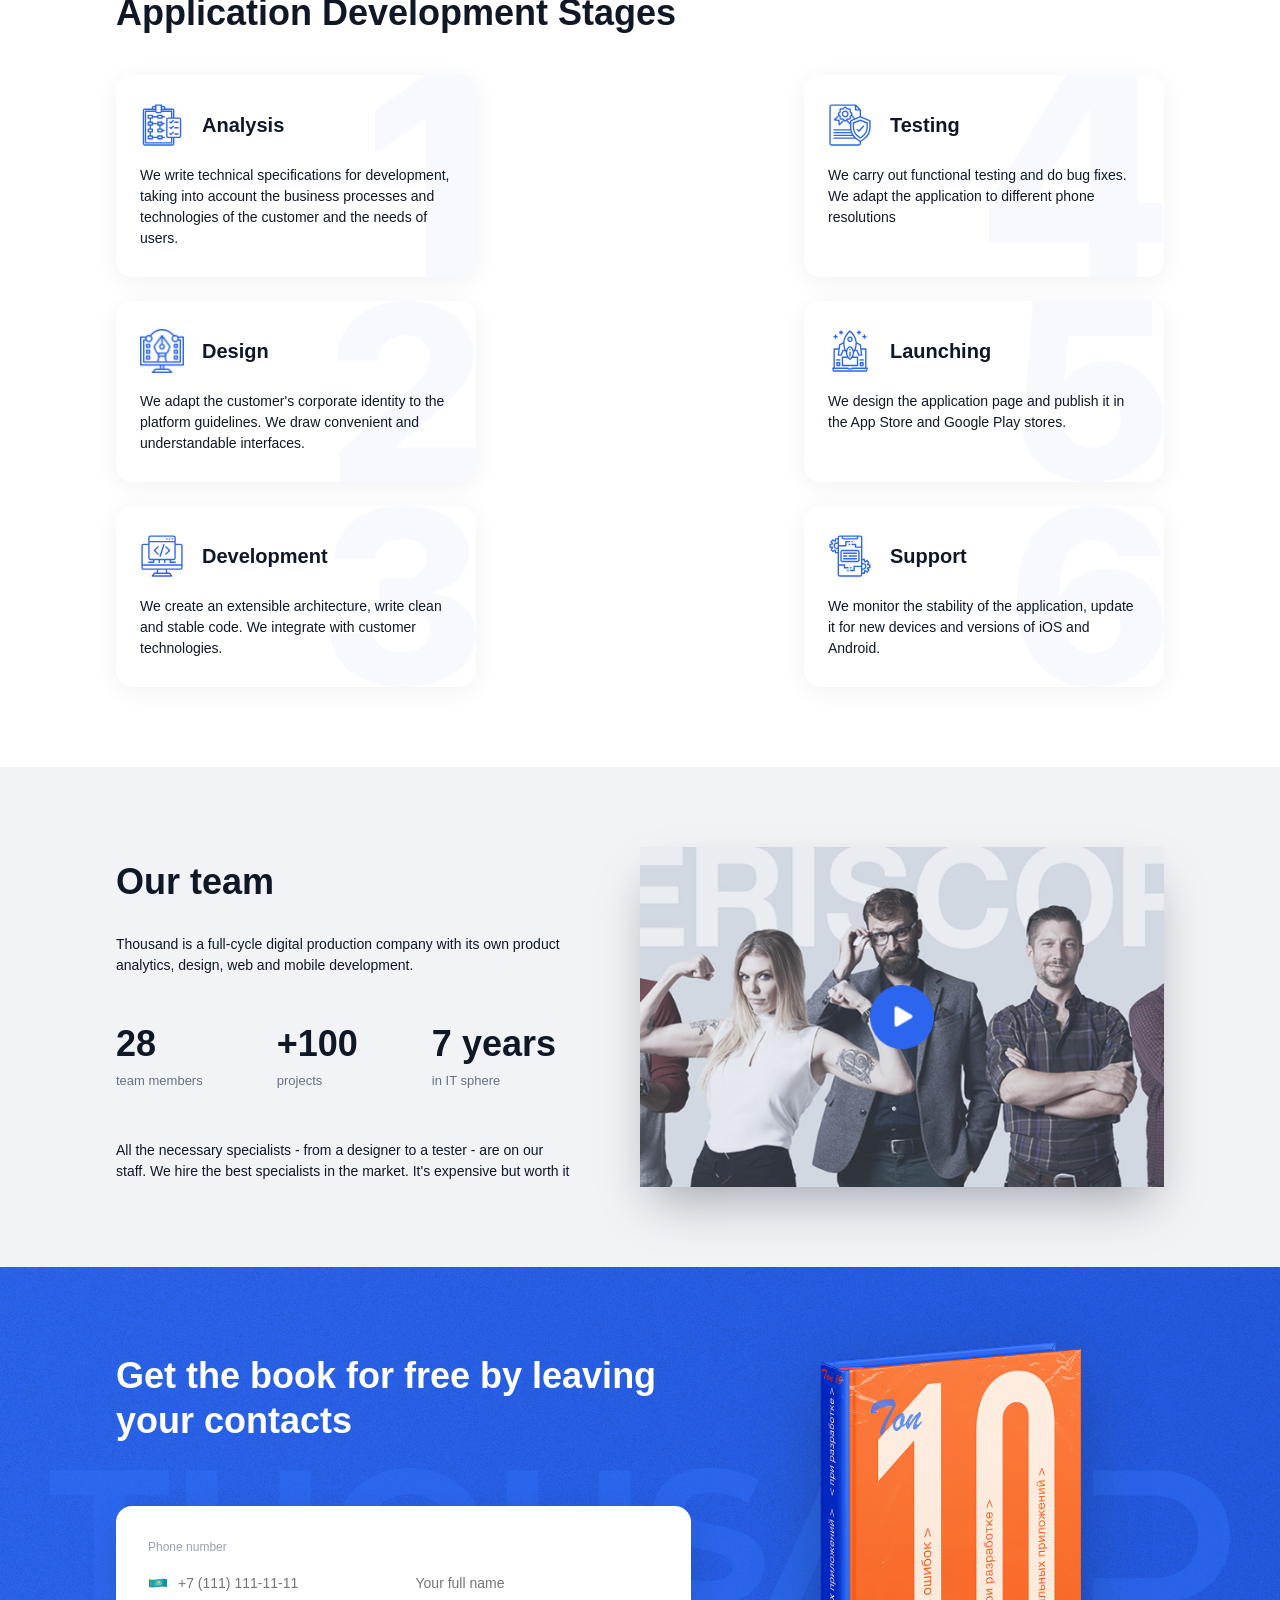
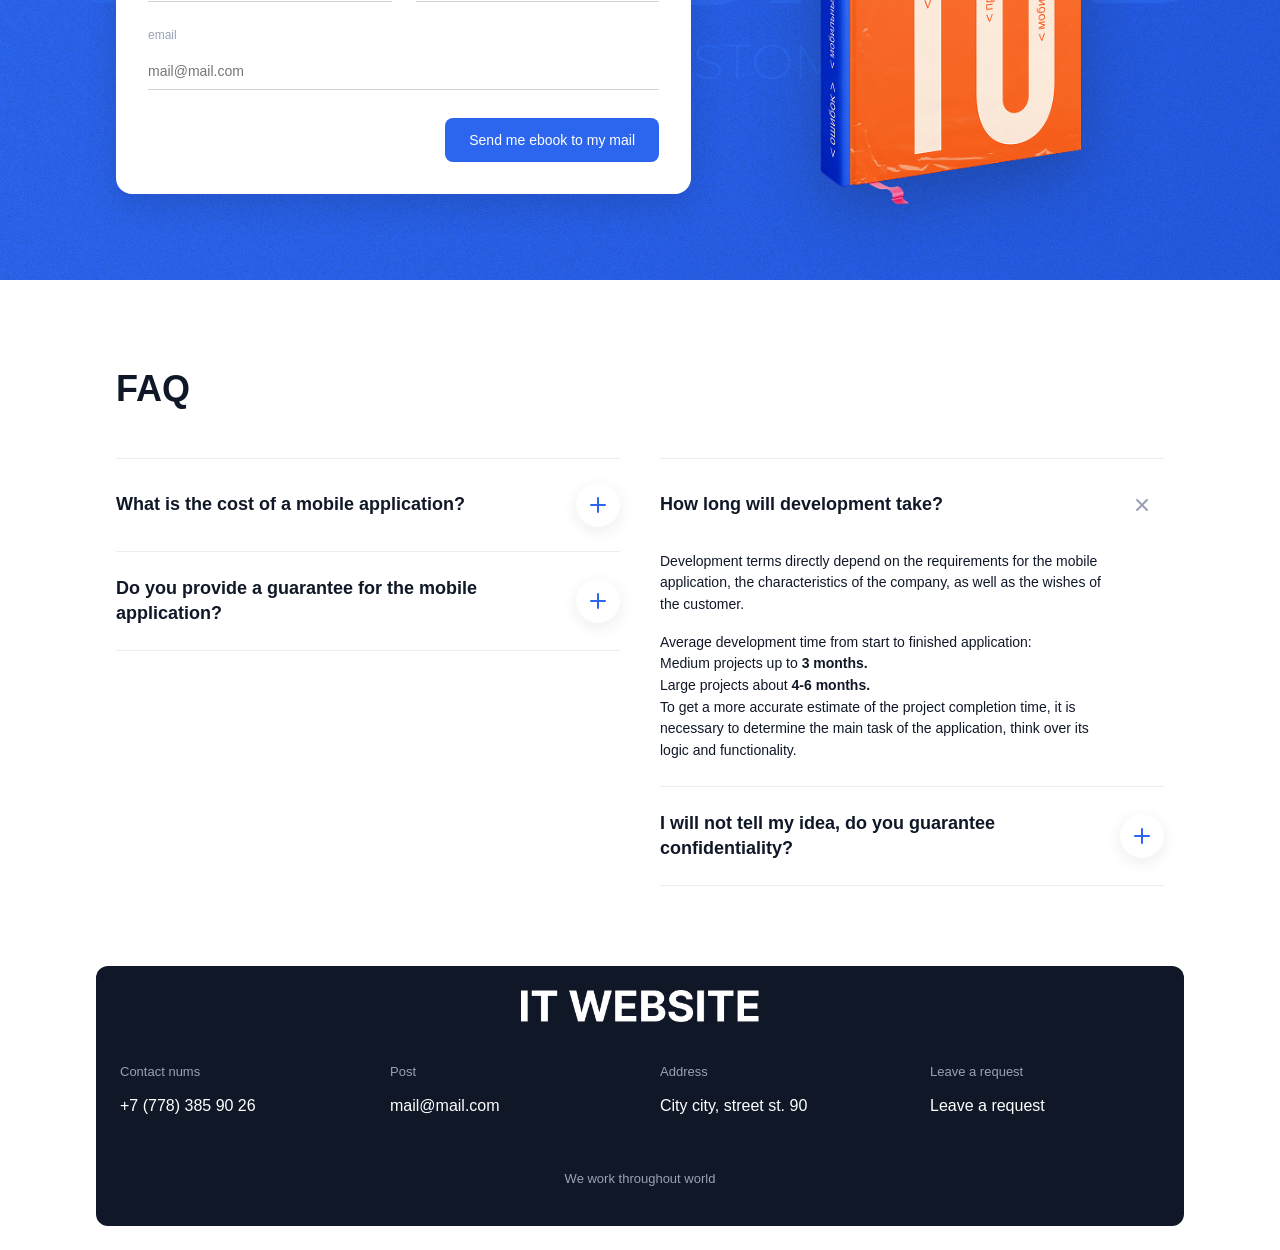
==== commit 5c359c3a: "Выполнил lesson7, доверстал сайт" ====
--- a/src/index.html
+++ b/src/index.html
@@ -70,7 +70,7 @@
                     </div>
                 </div>
                 <div class="hero__phones">
-                    <!-- Левая колонка (движется вверх) -->
+                    <!-- Левые скрины -->
                     <div class="hero__phones-col">
                         <div class="hero__phones-track track-up">
                             <div class="track-group">
@@ -78,7 +78,6 @@
                                 <img src="assets/img/screenshot3.jpg" class="phone">
                                 <img src="assets/img/screenshot5.jpg" class="phone">
                             </div>
-                            <!-- Дубликат для бесшовного цикла -->
                             <div class="track-group">
                                 <img src="assets/img/screenshot1.jpg" class="phone">
                                 <img src="assets/img/screenshot3.jpg" class="phone">
@@ -87,7 +86,7 @@
                         </div>
                     </div>
 
-                    <!-- Правая колонка (движется вниз) -->
+                    <!-- Правые скрины -->
                     <div class="hero__phones-col">
                         <div class="hero__phones-track track-down">
                             <div class="track-group">
@@ -95,7 +94,6 @@
                                 <img src="assets/img/screenshot4.jpg" class="phone">
                                 <img src="assets/img/screenshot6.jpg" class="phone">
                             </div>
-                            <!-- Дубликат для бесшовного цикла -->
                             <div class="track-group">
                                 <img src="assets/img/screenshot2.jpg" class="phone">
                                 <img src="assets/img/screenshot4.jpg" class="phone">
@@ -147,6 +145,444 @@
 
         </section>
 
+        <!-- ОТРАСЛИ -->
+        <section class="industries" id="industries">
+            <div class="industries__container">
+                <h2 class="industries__title">
+                    Developed more than <span class="text-blue">100</span><br>
+                    projects in <span class="text-blue">15</span> industries
+                </h2>
+
+                <ul class="industries__list">
+                    <!-- Колонка 1 -->
+                    <li class="industries__item">
+                        <div class="industries__icon">
+                            <img src="assets/icons/otrasli/social_media.png" alt="Social media">
+                        </div>
+                        <span>Social media</span>
+                    </li>
+                    <li class="industries__item">
+                        <div class="industries__icon">
+                            <img src="assets/icons/otrasli/education.png" alt="Education">
+                        </div>
+                        <span>Education</span>
+                    </li>
+                    <li class="industries__item">
+                        <div class="industries__icon">
+                            <img src="assets/icons/otrasli/ar.png" alt="AR technology">
+                        </div>
+                        <span>AR technology</span>
+                    </li>
+
+                    <!-- Ряд 2 -->
+                    <li class="industries__item">
+                        <div class="industries__icon">
+                            <img src="assets/icons/otrasli/fitness.png" alt="Fitness and sport">
+                        </div>
+                        <span>Fitness and sport</span>
+                    </li>
+                    <li class="industries__item">
+                        <div class="industries__icon">
+                            <img src="assets/icons/otrasli/auto_transport.png" alt="Auto, transport">
+                        </div>
+                        <span>Auto, transport</span>
+                    </li>
+                    <li class="industries__item">
+                        <div class="industries__icon">
+                            <img src="assets/icons/otrasli/tv_series.png" alt="TV series">
+                        </div>
+                        <span>TV series</span>
+                    </li>
+
+                    <!-- Ряд 3 -->
+                    <li class="industries__item">
+                        <div class="industries__icon">
+                            <img src="assets/icons/otrasli/bank.png" alt="Bank">
+                        </div>
+                        <span>Bank</span>
+                    </li>
+                    <li class="industries__item">
+                        <div class="industries__icon">
+                            <img src="assets/icons/otrasli/medicine_health.png" alt="Medicine, health">
+                        </div>
+                        <span>Medicine, health</span>
+                    </li>
+                    <li class="industries__item">
+                        <div class="industries__icon">
+                            <img src="assets/icons/otrasli/startups.png" alt="Startups">
+                        </div>
+                        <span>Startups</span>
+                    </li>
+
+                    <!-- Ряд 4 -->
+                    <li class="industries__item">
+                        <div class="industries__icon">
+                            <img src="assets/icons/otrasli/construction.png" alt="Construction">
+                        </div>
+                        <span>Construction</span>
+                    </li>
+                    <li class="industries__item">
+                        <div class="industries__icon">
+                            <img src="assets/icons/otrasli/restaraunts.png" alt="Restaurants, food delivery">
+                        </div>
+                        <span>Restaurants, food delivery</span>
+                    </li>
+                    <li class="industries__item">
+                        <div class="industries__icon">
+                            <img src="assets/icons/otrasli/religion.png" alt="Religion">
+                        </div>
+                        <span>Religion</span>
+                    </li>
+
+                    <!-- Ряд 5 -->
+                    <li class="industries__item">
+                        <div class="industries__icon">
+                            <img src="assets/icons/otrasli/game_projects.png" alt="Game projects">
+                        </div>
+                        <span>Game projects</span>
+                    </li>
+                    <li class="industries__item">
+                        <div class="industries__icon">
+                            <img src="assets/icons/otrasli/marketplaces.png" alt="Marketplaces">
+                        </div>
+                        <span>Marketplaces</span>
+                    </li>
+                    <li class="industries__item">
+                        <div class="industries__icon">
+                            <img src="assets/icons/otrasli/online_courses.png" alt="Online courses">
+                        </div>
+                        <span>Online courses</span>
+                    </li>
+                </ul>
+            </div>
+        </section>
+
+        <!-- КЕЙСЫ -->
+        <section class="cases" id="cases">
+            <div class="cases__container">
+                <h2 class="cases__title">Projects we are proud of</h2>
+                <p class="cases__subtitle">
+                    Our software development company is truly proud of the wonderful clients we have worked with. We enjoy a long-term partnership
+                </p>
+
+                <div class="cases__layout">
+                    <ul class="cases__tabs">
+                        <li class="cases__tab cases__tab--active"><button type="button">I-teka</button></li>
+                        <li class="cases__tab"><button type="button">Dauletten</button></li>
+                        <li class="cases__tab"><button type="button">Guru Bosch</button></li>
+                        <li class="cases__tab"><button type="button">Santo</button></li>
+                        <li class="cases__tab"><button type="button">Home Credit Bank</button></li>
+                        <li class="cases__tab"><button type="button">BI Partners</button></li>
+                        <li class="cases__tab"><button type="button">Europharma</button></li>
+                    </ul>
+
+                    <a href="#" class="cases__more-btn">View 100 more projects</a>
+
+                    <h3 class="cases__project-title">I-teka</h3>
+                    <p class="cases__project-desc">
+                        The application is designed to search for drugs by availability in pharmacies in cities.<br class="cases__project-desc-br"> During quarantine, the application helped many people,<br class="cases__project-desc-br"> which gives more value.
+                    </p>
+
+                    <div class="cases__project-details">
+                        <p class="cases__tags">
+                            Business analysis <span>/</span> iOS <span>/</span> Android <span>/</span> QA <span>/</span> UI/UX Design
+                        </p>
+
+                        <div class="cases__meta">
+                            <div class="cases__meta-item">
+                                <img src="assets/icons/cases/kazakhstan.png" alt="Kazakhstan">
+                                <span>Kazakhstan</span>
+                            </div>
+                            <div class="cases__meta-item">
+                                <img src="assets/icons/cases/medicine.png" alt="Medicine">
+                                <span>Medicine</span>
+                            </div>
+                        </div>
+
+                        <div class="cases__stats">
+                            <div class="cases__stat">
+                                <span class="cases__stat-value">400%</span>
+                                <span class="cases__stat-label">User Growth</span>
+                            </div>
+                            <div class="cases__stat">
+                                <span class="cases__stat-value">+ 200 000</span>
+                                <span class="cases__stat-label">Active Users</span>
+                            </div>
+                        </div>
+
+                        <div class="cases__stores">
+                            <a href="#" class="cases__store-link">
+                                <img src="assets/icons/cases/ios.png" alt="Загрузите в App Store">
+                            </a>
+                            <a href="#" class="cases__store-link">
+                                <img src="assets/icons/cases/google.png" alt="Get it on Google Play">
+                            </a>
+                        </div>
+                    </div>
+
+                    <div class="cases__project-img">
+                        <img src="assets/icons/cases/i-teka.png" alt="I-teka app">
+                    </div>
+                </div>
+            </div>
+        </section>
+
+        <!-- ОБСУЖДЕНИЕ -->
+        <section class="discuss" id="discuss">
+            <div class="discuss__container">
+                <div class="discuss__info">
+                    <h2 class="discuss__title">
+                        Let's discuss<br>
+                        Your project
+                    </h2>
+                    <p class="discuss__text">
+                        Let's figure out how to create an effective application, its cost and terms of its development
+                    </p>
+                </div>
+
+                <div class="discuss__form-wrapper">
+                    <form action="#" class="discuss-form">
+                        <div class="discuss-form__inputs">
+                            <div class="form-group">
+                                <label for="discuss-phone">Best phone number</label>
+                                <input type="tel" id="discuss-phone" name="phone" placeholder="+7 (702) 517-11-98">
+                            </div>
+                            <div class="form-group">
+                                <label for="discuss-name">Full name</label>
+                                <input type="text" id="discuss-name" name="name" placeholder="Иван Иванов">
+                            </div>
+                        </div>
+                        <button type="submit" class="discuss-form__btn">Discuss the project</button>
+                    </form>
+                </div>
+            </div>
+        </section>
+
+        <!-- ЭТАПЫ -->
+        <section class="stages" id="stages">
+            <div class="stages__container">
+                <h2 class="stages__title">Application Development Stages</h2>
+
+                <div class="stages__list">
+                    <!-- Этап 1 -->
+                    <article class="stage-card">
+                        <div class="stage-card__header">
+                            <img src="assets/icons/etapi/analysis.svg" alt="Analysis" class="stage-card__icon">
+                            <h3 class="stage-card__title">Analysis</h3>
+                        </div>
+                        <p class="stage-card__text">
+                            We write technical specifications for development, taking into account the business processes and technologies of the customer and the needs of users.
+                        </p>
+                        <img src="assets/icons/etapi/1.png" alt="" class="stage-card__number">
+                    </article>
+
+                    <!-- Этап 2 -->
+                    <article class="stage-card">
+                        <div class="stage-card__header">
+                            <img src="assets/icons/etapi/design.png" alt="Design" class="stage-card__icon">
+                            <h3 class="stage-card__title">Design</h3>
+                        </div>
+                        <p class="stage-card__text">
+                            We adapt the customer's corporate identity to the platform guidelines. We draw convenient and understandable interfaces.
+                        </p>
+                        <img src="assets/icons/etapi/2.png" alt="" class="stage-card__number">
+                    </article>
+
+                    <!-- Этап 3 -->
+                    <article class="stage-card">
+                        <div class="stage-card__header">
+                            <img src="assets/icons/etapi/development.svg" alt="Development" class="stage-card__icon">
+                            <h3 class="stage-card__title">Development</h3>
+                        </div>
+                        <p class="stage-card__text">
+                            We create an extensible architecture, write clean and stable code. We integrate with customer technologies.
+                        </p>
+                        <img src="assets/icons/etapi/3.png" alt="" class="stage-card__number">
+                    </article>
+
+                    <!-- Этап 4 -->
+                    <article class="stage-card">
+                        <div class="stage-card__header">
+                            <img src="assets/icons/etapi/testing.svg" alt="Testing" class="stage-card__icon">
+                            <h3 class="stage-card__title">Testing</h3>
+                        </div>
+                        <p class="stage-card__text">
+                            We carry out functional testing and do bug fixes. We adapt the application to different phone resolutions
+                        </p>
+                        <img src="assets/icons/etapi/4.png" alt="" class="stage-card__number">
+                    </article>
+
+                    <!-- Этап 5 -->
+                    <article class="stage-card">
+                        <div class="stage-card__header">
+                            <img src="assets/icons/etapi/launching.svg" alt="Launching" class="stage-card__icon">
+                            <h3 class="stage-card__title">Launching</h3>
+                        </div>
+                        <p class="stage-card__text">
+                            We design the application page and publish it in the App Store and Google Play stores.
+                        </p>
+                        <img src="assets/icons/etapi/5.png" alt="" class="stage-card__number">
+                    </article>
+
+                    <!-- Этап 6 -->
+                    <article class="stage-card">
+                        <div class="stage-card__header">
+                            <img src="assets/icons/etapi/support.svg" alt="Support" class="stage-card__icon">
+                            <h3 class="stage-card__title">Support</h3>
+                        </div>
+                        <p class="stage-card__text">
+                            We monitor the stability of the application, update it for new devices and versions of iOS and Android.
+                        </p>
+                        <img src="assets/icons/etapi/6.png" alt="" class="stage-card__number">
+                    </article>
+                </div>
+            </div>
+        </section>
+
+
+        <!-- КОМАНДА -->
+        <section class="team" id="team">
+            <div class="team__container">
+                <div class="team__layout">
+                    <div class="team__header">
+                        <h2 class="team__title">Our team</h2>
+                        <p class="team__intro">
+                            Thousand is a full-cycle digital production company with its own product analytics, design, web and mobile development.
+                        </p>
+                    </div>
+                    <div class="team__media">
+                        <img src="assets/icons/team/team.png" alt="Our team" class="team__photo">
+                        <button type="button" class="team__play" aria-label="Play video">
+                            <img src="assets/icons/team/play.png" alt="Play">
+                        </button>
+                    </div>
+
+                    <div class="team__stats">
+                        <div class="team__stat">
+                            <span class="team__stat-value">28</span>
+                            <span class="team__stat-label">team members</span>
+                        </div>
+                        <div class="team__stat">
+                            <span class="team__stat-value">+100</span>
+                            <span class="team__stat-label">projects</span>
+                        </div>
+                        <div class="team__stat">
+                            <span class="team__stat-value">7 years</span>
+                            <span class="team__stat-label">in IT sphere</span>
+                        </div>
+                    </div>
+
+                    <p class="team__footer">
+                        All the necessary specialists - from a designer to a tester - are on our staff. We hire the best specialists in the market. It's expensive but worth it
+                    </p>
+                </div>
+            </div>
+        </section>
+
+        <!-- КНИГА -->
+        <section class="book" id="book">
+            <div class="book__container">
+                <div class="book__layout">
+                    <h2 class="book__title">
+                        Get the book for free by leaving<br>
+                        your contacts
+                    </h2>
+
+                    <div class="book__form-wrapper">
+                        <form action="#" class="book-form">
+                            <div class="book-form__inputs">
+                                <div class="form-group">
+                                    <label for="book-phone">Phone number</label>
+                                    <input type="tel" id="book-phone" name="phone" placeholder="+7 (111) 111-11-11">
+                                </div>
+                                <div class="form-group book-form__name">
+                                    <input type="text" id="book-name" name="name" placeholder="Your full name" aria-label="Your full name">
+                                </div>
+                                <div class="form-group book-form__email">
+                                    <label for="book-email">email</label>
+                                    <input type="email" id="book-email" name="email" placeholder="mail@mail.com">
+                                </div>
+                            </div>
+                            <button type="submit" class="book-form__btn">Send me ebook to my mail</button>
+                        </form>
+                    </div>
+
+                    <div class="book__image">
+                        <img src="assets/icons/book/book.png" alt="Книжка">
+                    </div>
+                </div>
+            </div>
+        </section>
+
+
+        <!-- FAQ -->
+        <section class="faq" id="faq">
+            <div class="faq__container">
+                <h2 class="faq__title">FAQ</h2>
+
+                <div class="faq__grid">
+                    <!-- Левая колонка (на десктопе) -->
+                    <div class="faq__col">
+                        <details class="faq-item">
+                            <summary class="faq-item__header">
+                                <span class="faq-item__question">What is the cost of a mobile application?</span>
+                                <span class="faq-item__icon" aria-hidden="true"></span>
+                            </summary>
+                            <div class="faq-item__body">
+                                <p>
+                                    text
+                                </p>
+                            </div>
+                        </details>
+
+                        <details class="faq-item">
+                            <summary class="faq-item__header">
+                                <span class="faq-item__question">Do you provide a guarantee for the mobile application?</span>
+                                <span class="faq-item__icon" aria-hidden="true"></span>
+                            </summary>
+                            <div class="faq-item__body">
+                                <p>
+                                    text
+                                </p>
+                            </div>
+                        </details>
+                    </div>
+
+                    <!-- Правая колонка (на десктопе), на планшете/телефоне встанет первой -->
+                    <div class="faq__col faq__col--priority">
+                        <details class="faq-item" open>
+                            <summary class="faq-item__header">
+                                <span class="faq-item__question">How long will development take?</span>
+                                <span class="faq-item__icon" aria-hidden="true"></span>
+                            </summary>
+                            <div class="faq-item__body">
+                                <p>
+                                    Development terms directly depend on the requirements for the mobile application, the characteristics of the company, as well as the wishes of the customer.
+                                </p>
+                                <p>
+                                    Average development time from start to finished application:<br>
+                                    Medium projects up to <strong>3 months.</strong><br>
+                                    Large projects about <strong>4-6 months.</strong><br>
+                                    To get a more accurate estimate of the project completion time, it is necessary to determine the main task of the application, think over its logic and functionality.
+                                </p>
+                            </div>
+                        </details>
+
+                        <details class="faq-item">
+                            <summary class="faq-item__header">
+                                <span class="faq-item__question">I will not tell my idea, do you guarantee confidentiality?</span>
+                                <span class="faq-item__icon" aria-hidden="true"></span>
+                            </summary>
+                            <div class="faq-item__body">
+                                <p>
+                                    text
+                                </p>
+                            </div>
+                        </details>
+                    </div>
+                </div>
+            </div>
+        </section>
     </main>
 
     <!--  ПОДВАЛ  -->
--- a/src/assets/styles/scss/landing.css
+++ b/src/assets/styles/scss/landing.css
@@ -3,7 +3,7 @@
   font-size: 16px;
   line-height: 1.6;
   color: #000000;
-  background: #f2f3f7;
+  background: #ffffff;
   margin: 0;
   display: flex;
   flex-direction: column;
@@ -14,7 +14,7 @@
   position: sticky;
   top: 24px;
   z-index: 100;
-  max-width: 1124px;
+  max-width: 80%;
   width: calc(100% - 40px);
   height: 56px;
   margin: 0 auto;
@@ -105,7 +105,8 @@
   align-items: center;
 }
 .hero__content {
-  flex: 1 1 60%;
+  flex: 1 1 50%;
+  max-width: 50%;
 }
 .hero__title {
   font-size: 42px;
@@ -115,7 +116,7 @@
   margin-bottom: 24px;
 }
 .hero__text {
-  font-size: 12px;
+  font-size: 15px;
   color: #000000;
   margin-bottom: 40px;
   line-height: 1.5;
@@ -133,14 +134,11 @@
   justify-content: center;
   gap: 15px;
   transform: rotate(-12deg);
-  padding-left: 20px;
   height: 700px;
-  overflow: hidden;
 }
 .hero__phones-col {
   display: flex;
   flex-direction: column;
-  overflow: hidden;
 }
 .hero__phones-track {
   display: flex;
@@ -153,7 +151,6 @@
 }
 
 .track-down {
-  transform: translateY(-50%);
   animation: scrollDown 15s linear infinite;
 }
 
@@ -179,7 +176,7 @@
 
 .phone {
   width: 100%;
-  max-height: 400px;
+  max-height: 500px;
   -o-object-fit: cover;
      object-fit: cover;
   border-radius: 20px;
@@ -244,7 +241,7 @@
   justify-content: space-between;
   align-items: stretch;
   gap: 40px;
-  max-width: 1124px;
+  max-width: 85%;
   margin: 80px auto;
   padding: 0 20px;
   box-sizing: border-box;
@@ -325,8 +322,744 @@
   margin-left: 20px;
 }
 
+.industries {
+  width: 100%;
+  background-color: #f2f3f7;
+  padding: 80px 0;
+}
+.industries__container {
+  max-width: 85%;
+  margin: 0 auto;
+  padding: 0 20px;
+  box-sizing: border-box;
+}
+.industries__title {
+  font-size: 36px;
+  line-height: 1.25;
+  font-weight: 700;
+  color: #101828;
+  margin: 0 0 40px 0;
+}
+.industries__list {
+  display: grid;
+  grid-template-columns: repeat(3, 1fr);
+  gap: 24px 40px;
+  list-style: none;
+  margin: 0;
+  padding: 0;
+}
+.industries__item {
+  display: flex;
+  align-items: center;
+  gap: 16px;
+  font-size: 16px;
+  font-weight: 500;
+  color: #101828;
+}
+.industries__icon {
+  width: 56px;
+  height: 56px;
+  display: flex;
+  align-items: center;
+  justify-content: center;
+  flex-shrink: 0;
+}
+.industries__icon img {
+  width: 95%;
+  height: 95%;
+  -o-object-fit: contain;
+     object-fit: contain;
+  display: block;
+}
+
+.cases {
+  width: 100%;
+  background-color: #f2f3f7;
+  padding: 80px 0;
+}
+.cases__container {
+  max-width: 85%;
+  margin: 0 auto;
+  padding: 0 20px;
+  box-sizing: border-box;
+}
+.cases__title {
+  font-size: 36px;
+  font-weight: 700;
+  color: #101828;
+  margin: 0 0 16px 0;
+}
+.cases__subtitle {
+  font-size: 15px;
+  line-height: 1.5;
+  color: #101828;
+  max-width: 590px;
+  margin: 0 0 40px 0;
+}
+.cases__layout {
+  display: grid;
+  grid-template-columns: 1fr 1fr;
+  grid-template-areas: "tabs btn" "name img" "desc img" "details img";
+  -moz-column-gap: 40px;
+       column-gap: 40px;
+  align-items: start;
+}
+.cases__tabs {
+  grid-area: tabs;
+  display: flex;
+  align-items: center;
+  gap: 28px;
+  list-style: none;
+  margin: 0 0 48px 0;
+  padding: 0;
+}
+.cases__tab button {
+  background: none;
+  border: none;
+  border-bottom: 2px solid transparent;
+  padding: 0 0 6px 0;
+  font-family: inherit;
+  font-size: 15px;
+  font-weight: 500;
+  color: #101828;
+  cursor: pointer;
+  white-space: nowrap;
+  transition: color 0.2s, border-color 0.2s;
+}
+.cases__tab button:hover {
+  color: #2d66ee;
+}
+.cases__tab--active button {
+  font-weight: 600;
+  border-bottom-color: #2d66ee;
+}
+.cases__more-btn {
+  grid-area: btn;
+  justify-self: end;
+  background-color: #2d66ee;
+  color: #ffffff;
+  font-size: 14px;
+  font-weight: 500;
+  text-decoration: none;
+  padding: 14px 28px;
+  border-radius: 8px;
+  white-space: nowrap;
+  transition: background-color 0.2s;
+}
+.cases__more-btn:hover {
+  background-color: #1f52cc;
+}
+.cases__project-title {
+  grid-area: name;
+  font-size: 36px;
+  font-weight: 700;
+  color: #101828;
+  margin: 0 0 20px 0;
+}
+.cases__project-desc {
+  grid-area: desc;
+  font-size: 15px;
+  color: #101828;
+  margin: 0 0 24px 0;
+}
+.cases__project-details {
+  grid-area: details;
+}
+.cases__tags {
+  font-size: 15px;
+  color: #475467;
+  margin: 0 0 28px 0;
+}
+.cases__tags span {
+  color: #2d66ee;
+  margin: 0 4px;
+}
+.cases__meta {
+  display: flex;
+  align-items: center;
+  gap: 32px;
+  margin-bottom: 32px;
+}
+.cases__meta-item {
+  display: flex;
+  align-items: center;
+  gap: 10px;
+  font-size: 15px;
+  font-weight: 500;
+  color: #101828;
+}
+.cases__meta-item img {
+  width: 22px;
+  height: 22px;
+  -o-object-fit: contain;
+     object-fit: contain;
+}
+.cases__stats {
+  display: flex;
+  align-items: flex-start;
+  gap: 48px;
+  margin-bottom: 36px;
+}
+.cases__stat {
+  display: flex;
+  flex-direction: column;
+  gap: 6px;
+}
+.cases__stat-value {
+  font-size: 24px;
+  font-weight: 700;
+  color: #101828;
+}
+.cases__stat-label {
+  font-size: 13px;
+  color: #667085;
+}
+.cases__stores {
+  display: flex;
+  align-items: center;
+  gap: 16px;
+}
+.cases__store-link img {
+  height: 40px;
+  width: auto;
+  display: block;
+}
+.cases__project-img {
+  grid-area: img;
+  display: flex;
+  justify-content: center;
+  align-items: center;
+}
+.cases__project-img img {
+  width: 300%;
+  height: auto;
+  display: block;
+}
+
+.discuss {
+  position: relative;
+  width: 100%;
+  background-color: #2d66ee;
+  padding: 64px 0;
+  overflow: hidden;
+  color: #ffffff;
+}
+.discuss::before {
+  content: "";
+  position: absolute;
+  inset: 0;
+  background-image: url("/src/assets/icons/Noise.png");
+  background-repeat: repeat;
+  pointer-events: none;
+  opacity: 0.6;
+  z-index: 1;
+}
+.discuss::after {
+  content: "";
+  position: absolute;
+  inset: 0;
+  margin: 0 50px 0 50px;
+  background-image: url("/src/assets/icons/thousand.png");
+  background-repeat: no-repeat;
+  background-position: center center;
+  background-size: contain;
+  pointer-events: none;
+  z-index: 1;
+}
+.discuss__container {
+  position: relative;
+  z-index: 2;
+  max-width: 85%;
+  margin: 0 auto;
+  padding: 0 20px;
+  box-sizing: border-box;
+  display: flex;
+  justify-content: space-between;
+  align-items: center;
+  gap: 40px;
+}
+.discuss__info {
+  flex: 1 1 45%;
+  max-width: 440px;
+}
+.discuss__title {
+  font-size: 36px;
+  line-height: 1.25;
+  font-weight: 700;
+  margin: 0 0 20px 0;
+  color: #ffffff;
+}
+.discuss__text {
+  font-size: 15px;
+  line-height: 1.5;
+  margin: 0;
+  color: rgba(255, 255, 255, 0.9);
+}
+.discuss__form-wrapper {
+  flex: 1 1 55%;
+  max-width: 560px;
+  background-color: #ffffff;
+  border-radius: 16px;
+  padding: 32px;
+  box-shadow: 0 12px 32px rgba(0, 0, 0, 0.12);
+  box-sizing: border-box;
+}
+
+.discuss-form {
+  display: flex;
+  flex-direction: column;
+  gap: 24px;
+}
+.discuss-form__inputs {
+  display: grid;
+  grid-template-columns: 1fr 1fr;
+  gap: 24px;
+}
+.discuss-form__inputs .form-group input {
+  border-bottom: 1px solid #d0d5dd;
+  padding: 10px 0;
+}
+.discuss-form__btn {
+  align-self: flex-end;
+  background-color: #2d66ee;
+  color: #ffffff;
+  border: none;
+  border-radius: 8px;
+  padding: 14px 28px;
+  font-family: inherit;
+  font-size: 14px;
+  font-weight: 500;
+  cursor: pointer;
+  transition: background-color 0.2s;
+}
+.discuss-form__btn:hover {
+  background-color: #1f52cc;
+}
+
+#discuss-phone {
+  padding-left: 30px;
+  background-image: url("/src/assets/icons/kz.png");
+  background-repeat: no-repeat;
+  background-position: left center;
+  background-size: 20px 14px;
+}
+
+.stages {
+  width: 100%;
+  background-color: #ffffff;
+  padding: 80px 0;
+}
+.stages__container {
+  max-width: 85%;
+  margin: 0 auto;
+  padding: 0 20px;
+  box-sizing: border-box;
+}
+.stages__title {
+  font-size: 36px;
+  line-height: 1.25;
+  font-weight: 700;
+  color: #101828;
+  margin: 0 0 40px 0;
+}
+.stages__list {
+  display: grid;
+  grid-template-columns: repeat(2, 360px);
+  grid-template-rows: repeat(3, auto);
+  grid-auto-flow: column;
+  justify-content: space-between;
+  row-gap: 24px;
+}
+
+.stage-card {
+  position: relative;
+  background-color: #ffffff;
+  border-radius: 16px;
+  padding: 28px 24px;
+  box-shadow: 0 4px 24px rgba(16, 24, 40, 0.06);
+  overflow: hidden;
+  box-sizing: border-box;
+}
+.stage-card__header {
+  position: relative;
+  z-index: 2;
+  display: flex;
+  align-items: center;
+  gap: 18px;
+  margin-bottom: 18px;
+}
+.stage-card__icon {
+  width: 44px;
+  height: 44px;
+  -o-object-fit: contain;
+     object-fit: contain;
+  flex-shrink: 0;
+  display: block;
+}
+.stage-card__title {
+  font-size: 20px;
+  font-weight: 700;
+  color: #101828;
+  margin: 0;
+}
+.stage-card__text {
+  position: relative;
+  z-index: 2;
+  font-size: 14px;
+  line-height: 1.5;
+  color: #101828;
+  margin: 0;
+}
+.stage-card__number {
+  position: absolute;
+  top: 0;
+  right: 0;
+  height: 100%;
+  width: auto;
+  -o-object-fit: contain;
+     object-fit: contain;
+  z-index: 1;
+  pointer-events: none;
+  -webkit-user-select: none;
+     -moz-user-select: none;
+          user-select: none;
+}
+
+.team {
+  width: 100%;
+  background-color: #f2f3f7;
+  padding: 80px 0;
+}
+.team__container {
+  max-width: 85%;
+  margin: 0 auto;
+  padding: 0 20px;
+  box-sizing: border-box;
+}
+.team__layout {
+  display: grid;
+  grid-template-columns: 1fr 1fr;
+  grid-template-areas: "header media" "stats  media" "footer media";
+  -moz-column-gap: 0;
+       column-gap: 0;
+  align-items: center;
+}
+.team__header {
+  grid-area: header;
+}
+.team__title {
+  font-size: 36px;
+  font-weight: 700;
+  color: #101828;
+  margin: 0 0 24px 0;
+}
+.team__intro {
+  font-size: 14px;
+  line-height: 1.5;
+  color: #101828;
+  max-width: 460px;
+  margin: 0 0 36px 0;
+}
+.team__stats {
+  grid-area: stats;
+  display: grid;
+  grid-template-columns: repeat(3, auto);
+  justify-content: space-between;
+  max-width: 440px;
+  gap: 24px;
+  margin-bottom: 36px;
+}
+.team__stat {
+  display: flex;
+  flex-direction: column;
+  gap: 8px;
+}
+.team__stat-value {
+  font-size: 36px;
+  line-height: 1.1;
+  font-weight: 700;
+  color: #101828;
+}
+.team__stat-label {
+  font-size: 13px;
+  color: #667085;
+}
+.team__footer {
+  grid-area: footer;
+  font-size: 14px;
+  line-height: 1.5;
+  color: #101828;
+  max-width: 460px;
+  margin: 0;
+}
+.team__media {
+  grid-area: media;
+  position: relative;
+  width: 100%;
+  box-shadow: 0 24px 48px -12px rgba(16, 24, 40, 0.35);
+}
+.team__photo {
+  width: 100%;
+  height: auto;
+  display: block;
+  -o-object-fit: cover;
+     object-fit: cover;
+}
+.team__play {
+  position: absolute;
+  top: 50%;
+  left: 50%;
+  transform: translate(-50%, -50%);
+  background: none;
+  border: none;
+  padding: 0;
+  cursor: pointer;
+}
+.team__play img {
+  width: 64px;
+  height: 64px;
+  -o-object-fit: contain;
+     object-fit: contain;
+  display: block;
+}
+.team__play:hover {
+  transform: translate(-50%, -50%) scale(1.08);
+}
+
+.book {
+  position: relative;
+  width: 100%;
+  background: linear-gradient(90deg, #2b65ee 0%, #245ae2 100%);
+  padding: 72px 0;
+  overflow: hidden;
+  color: #ffffff;
+}
+.book::before {
+  content: "";
+  position: absolute;
+  inset: 0;
+  background-image: url("/src/assets/icons/Noise.png");
+  background-repeat: repeat;
+  opacity: 0.6;
+  pointer-events: none;
+  z-index: 1;
+}
+.book::after {
+  content: "";
+  position: absolute;
+  inset: 0;
+  margin: 0 50px 0 50px;
+  background-image: url("/src/assets/icons/thousand.png");
+  background-repeat: no-repeat;
+  background-position: center center;
+  background-size: contain;
+  pointer-events: none;
+  z-index: 1;
+}
+.book__container {
+  position: relative;
+  z-index: 2;
+  max-width: 85%;
+  margin: 0 auto;
+  padding: 0 20px;
+  box-sizing: border-box;
+}
+.book__layout {
+  display: grid;
+  grid-template-columns: 1.15fr 0.85fr;
+  grid-template-areas: "title book" "form  book";
+  -moz-column-gap: 48px;
+       column-gap: 48px;
+  align-items: center;
+}
+.book__title {
+  grid-area: title;
+  font-size: 36px;
+  line-height: 1.25;
+  font-weight: 700;
+  color: #ffffff;
+  margin: 0 0 36px 0;
+}
+.book__form-wrapper {
+  grid-area: form;
+  background-color: #ffffff;
+  border-radius: 16px;
+  padding: 32px;
+  box-shadow: 0 12px 32px rgba(0, 0, 0, 0.12);
+  box-sizing: border-box;
+}
+.book__image {
+  grid-area: book;
+  display: flex;
+  justify-content: center;
+  align-items: center;
+}
+.book__image img {
+  width: 100%;
+  max-width: 310px;
+  height: auto;
+  display: block;
+  filter: drop-shadow(0 20px 32px rgba(16, 24, 40, 0.28));
+}
+
+.book-form {
+  display: flex;
+  flex-direction: column;
+  gap: 28px;
+}
+.book-form__inputs {
+  display: grid;
+  grid-template-columns: 1fr 1fr;
+  gap: 24px;
+  align-items: end;
+}
+.book-form__inputs .form-group input {
+  border-bottom: 1px solid #d0d5dd;
+  padding: 10px 0;
+}
+.book-form__email {
+  grid-column: 1/-1;
+}
+.book-form__btn {
+  align-self: flex-end;
+  background-color: #2d66ee;
+  color: #ffffff;
+  border: none;
+  border-radius: 8px;
+  padding: 14px 24px;
+  font-family: inherit;
+  font-size: 14px;
+  font-weight: 500;
+  cursor: pointer;
+  transition: background-color 0.2s;
+}
+.book-form__btn:hover {
+  background-color: #1f52cc;
+}
+
+#book-phone {
+  padding-left: 30px;
+  background-image: url("/src/assets/icons/kz.png");
+  background-repeat: no-repeat;
+  background-position: left center;
+  background-size: 20px 14px;
+}
+
+.faq {
+  width: 100%;
+  background-color: #ffffff;
+  padding: 80px 0;
+}
+.faq__container {
+  max-width: 85%;
+  margin: 0 auto;
+  padding: 0 20px;
+  box-sizing: border-box;
+}
+.faq__title {
+  font-size: 36px;
+  font-weight: 700;
+  color: #101828;
+  margin: 0 0 40px 0;
+}
+.faq__grid {
+  display: grid;
+  grid-template-columns: 1fr 1fr;
+  -moz-column-gap: 40px;
+       column-gap: 40px;
+  align-items: start;
+}
+.faq__col {
+  display: flex;
+  flex-direction: column;
+}
+
+.faq-item {
+  border-top: 1px solid #eaecf0;
+}
+.faq-item:last-child {
+  border-bottom: 1px solid #eaecf0;
+}
+.faq-item__header {
+  list-style: none;
+  display: flex;
+  justify-content: space-between;
+  align-items: center;
+  gap: 20px;
+  padding: 24px 0;
+  cursor: pointer;
+  -webkit-user-select: none;
+     -moz-user-select: none;
+          user-select: none;
+}
+.faq-item__header::-webkit-details-marker {
+  display: none;
+}
+.faq-item__question {
+  font-size: 18px;
+  line-height: 1.4;
+  font-weight: 700;
+  color: #101828;
+}
+.faq-item__icon {
+  position: relative;
+  width: 44px;
+  height: 44px;
+  border-radius: 50%;
+  background-color: #ffffff;
+  box-shadow: 0 4px 16px rgba(16, 24, 40, 0.08);
+  flex-shrink: 0;
+  transition: background-color 0.25s ease, box-shadow 0.25s ease;
+}
+.faq-item__icon::before, .faq-item__icon::after {
+  content: "";
+  position: absolute;
+  top: 50%;
+  left: 50%;
+  background-color: #2d66ee;
+  border-radius: 2px;
+  transition: transform 0.25s ease, background-color 0.25s ease;
+}
+.faq-item__icon::before {
+  width: 16px;
+  height: 2px;
+  transform: translate(-50%, -50%);
+}
+.faq-item__icon::after {
+  width: 2px;
+  height: 16px;
+  transform: translate(-50%, -50%);
+}
+.faq-item__body {
+  padding: 0 48px 24px 0;
+  font-size: 14px;
+  line-height: 1.55;
+  color: #101828;
+}
+.faq-item__body p {
+  margin: 0 0 16px 0;
+}
+.faq-item__body p:last-child {
+  margin-bottom: 0;
+}
+.faq-item__body strong {
+  font-weight: 700;
+}
+.faq-item[open] .faq-item__icon {
+  background-color: transparent;
+  box-shadow: none;
+}
+.faq-item[open] .faq-item__icon::before {
+  background-color: #98a2b3;
+  transform: translate(-50%, -50%) rotate(45deg);
+}
+.faq-item[open] .faq-item__icon::after {
+  background-color: #98a2b3;
+  transform: translate(-50%, -50%) rotate(45deg);
+}
+
 .footer {
-  max-width: 1224px;
+  max-width: 85%;
   width: calc(100% - 40px);
   margin: auto auto 24px auto;
   background-color: #101828;
@@ -379,6 +1112,29 @@
   transition: color 0.3s ease;
 }
 
+@media (max-width: 1024px) {
+  .header {
+    gap: 15px;
+    padding: 16px;
+  }
+  .hero__title {
+    font-size: 40px;
+  }
+  .hero__text {
+    font-size: 15px;
+  }
+  .hero__phones {
+    grid-template-columns: 200px 200px;
+    margin-left: 20px;
+  }
+  .services {
+    gap: 20px;
+    padding: 0 40px;
+  }
+  .section-title {
+    font-size: 32px;
+  }
+}
 @media (max-width: 768px) {
   .header {
     grid-template-columns: auto 1fr auto;
@@ -472,8 +1228,180 @@
   .services__info {
     flex: 1 1 60%;
   }
-  .footer {
-    margin: 25px;
+  .industries {
+    padding: 50px 0;
+  }
+  .industries__title {
+    font-size: 28px;
+    margin-bottom: 30px;
+  }
+  .industries__list {
+    grid-template-columns: repeat(2, 1fr);
+    gap: 20px 24px;
+  }
+  .cases {
+    padding: 60px 0;
+    overflow-x: hidden;
+  }
+  .cases__layout {
+    grid-template-columns: minmax(0, 1fr) minmax(0, 1fr);
+    grid-template-areas: "tabs tabs" "name btn" "desc desc" "details img";
+    -moz-column-gap: 20px;
+         column-gap: 20px;
+  }
+  .cases__tabs {
+    flex-wrap: wrap;
+    justify-content: flex-start;
+    gap: 12px 20px;
+    margin-bottom: 36px;
+  }
+  .cases__tab button {
+    font-size: 14px;
+  }
+  .cases__project-title {
+    align-self: center;
+    margin-bottom: 20px;
+  }
+  .cases__more-btn {
+    align-self: center;
+    margin-bottom: 20px;
+  }
+  .cases__project-desc {
+    margin-bottom: 24px;
+  }
+  .cases__project-desc-br {
+    display: none;
+  }
+  .cases__stores {
+    gap: 12px;
+  }
+  .cases__stores img {
+    height: 36px;
+    max-width: 100%;
+  }
+  .cases__project-img {
+    margin-left: 80px;
+    width: 40%;
+    align-self: end;
+    min-width: 0;
+  }
+  .discuss {
+    padding: 48px 0;
+  }
+  .discuss::after {
+    background-position: center 45%;
+    background-size: 110% auto;
+  }
+  .discuss__container {
+    flex-direction: column;
+    align-items: flex-start;
+    gap: 32px;
+    padding: 0 32px;
+  }
+  .discuss__text {
+    margin: 0 25% 0 0;
+  }
+  .discuss__info {
+    max-width: 460px;
+  }
+  .discuss__form-wrapper {
+    width: 100%;
+    max-width: 600px;
+  }
+  .stages {
+    padding: 60px 0;
+  }
+  .stages__title {
+    font-size: 28px;
+    margin-bottom: 30px;
+  }
+  .stages__list {
+    grid-template-columns: 1fr;
+    grid-template-rows: auto;
+    grid-auto-flow: row;
+    gap: 16px;
+  }
+  .stage-card {
+    padding: 24px;
+  }
+  .stage-card__text {
+    max-width: 520px;
+  }
+  .team {
+    padding: 60px 0;
+  }
+  .team__layout {
+    grid-template-columns: 1fr;
+    grid-template-areas: "header" "media" "stats" "footer";
+  }
+  .team__title {
+    font-size: 32px;
+    margin-bottom: 20px;
+  }
+  .team__intro {
+    max-width: 480px;
+    margin-bottom: 32px;
+  }
+  .team__media {
+    margin-bottom: 48px;
+  }
+  .team__stats {
+    max-width: 560px;
+    margin-bottom: 32px;
+  }
+  .team__footer {
+    max-width: 580px;
+  }
+  .book {
+    padding: 60px 0;
+  }
+  .book__container {
+    padding: 0 32px;
+  }
+  .book__layout {
+    grid-template-columns: 1.1fr 0.9fr;
+    grid-template-areas: "title title" "form  book";
+    -moz-column-gap: 32px;
+         column-gap: 32px;
+  }
+  .book__title {
+    font-size: 30px;
+    margin-bottom: 32px;
+  }
+  .book__form-wrapper {
+    padding: 28px 24px;
+  }
+  .book__image img {
+    max-width: 260px;
+  }
+  .book-form {
+    gap: 24px;
+  }
+  .book-form__inputs {
+    grid-template-columns: 1fr;
+    gap: 24px;
+  }
+  .book-form__name {
+    margin-top: 8px;
+  }
+  .book-form__btn {
+    align-self: flex-start;
+  }
+  .faq {
+    padding: 60px 0;
+  }
+  .faq__title {
+    font-size: 30px;
+    margin-bottom: 32px;
+  }
+  .faq__grid {
+    grid-template-columns: 1fr;
+  }
+  .faq__col--priority {
+    order: -1;
+  }
+  .faq__col:not(.faq__col--priority) .faq-item:first-child {
+    border-top: none;
   }
   .footer__contacts {
     gap: 15px;
@@ -508,7 +1436,6 @@
   }
   .hero {
     height: auto;
-    padding: 30px 20px 40px;
     overflow: hidden;
   }
   .hero__container {
@@ -523,12 +1450,15 @@
     order: 1;
     font-size: 28px;
     text-align: left;
+    padding-left: 10px;
     margin-bottom: 16px;
+    z-index: 10;
   }
   .hero__text {
     order: 2;
     font-size: 14px;
     text-align: left;
+    padding-left: 10px;
     margin-bottom: 40px;
   }
   .hero__phones {
@@ -541,6 +1471,7 @@
     gap: 10px;
     transform: rotate(-12deg);
     width: 80%;
+    overflow: hidden;
     margin: 0 auto;
     margin-bottom: -60px;
     z-index: 1;
@@ -593,6 +1524,246 @@
   .services-text {
     font-size: 13px;
   }
+  .industries {
+    padding: 40px 0;
+  }
+  .industries__container {
+    padding: 0 16px;
+  }
+  .industries__title {
+    font-size: 30px;
+    margin-bottom: 24px;
+    justify-self: center;
+  }
+  .industries__list {
+    grid-template-columns: repeat(2, 1fr);
+    gap: 16px 12px;
+  }
+  .industries__item {
+    gap: 10px;
+    font-size: 13px;
+    line-height: 1.3;
+  }
+  .cases {
+    padding: 40px 0;
+  }
+  .cases__title {
+    font-size: 26px;
+    margin-bottom: 12px;
+  }
+  .cases__subtitle {
+    font-size: 14px;
+    margin-bottom: 24px;
+  }
+  .cases__layout {
+    grid-template-columns: 1fr;
+    grid-template-areas: "tabs" "img" "name" "desc" "details" "btn";
+  }
+  .cases__tabs {
+    flex-wrap: wrap;
+    justify-content: flex-start;
+    gap: 12px 20px;
+    margin-bottom: 24px;
+  }
+  .cases__tab button {
+    font-size: 13px;
+  }
+  .cases__project-img {
+    margin-bottom: 24px;
+  }
+  .cases__project-img img {
+    max-width: 340px;
+  }
+  .cases__project-title {
+    font-size: 28px;
+    margin-bottom: 14px;
+  }
+  .cases__project-desc {
+    font-size: 14px;
+    margin-bottom: 20px;
+  }
+  .cases__project-desc-br {
+    display: none;
+  }
+  .cases__tags {
+    font-size: 13px;
+    margin-bottom: 20px;
+  }
+  .cases__meta {
+    gap: 24px;
+    margin-bottom: 24px;
+  }
+  .cases__stats {
+    gap: 36px;
+    margin-bottom: 28px;
+  }
+  .cases__stat-value {
+    font-size: 20px;
+  }
+  .cases__stores {
+    margin-bottom: 32px;
+  }
+  .cases__stores img {
+    height: 36px;
+  }
+  .cases__more-btn {
+    justify-self: center;
+    width: 100%;
+    max-width: 260px;
+    text-align: center;
+    box-sizing: border-box;
+  }
+  .discuss {
+    padding: 40px 0;
+  }
+  .discuss::before {
+    opacity: 0.5;
+  }
+  .discuss::after {
+    background-position: center 35%;
+    background-size: 100% auto;
+    margin: 0;
+  }
+  .discuss__container {
+    padding: 0 16px;
+    gap: 120px;
+  }
+  .discuss__title {
+    font-size: 28px;
+    margin-bottom: 16px;
+  }
+  .discuss__text {
+    font-size: 12px;
+  }
+  .discuss__form-wrapper {
+    padding: 24px 20px;
+    border-radius: 16px;
+  }
+  .discuss-form {
+    gap: 24px;
+  }
+  .discuss-form__inputs {
+    grid-template-columns: 1fr;
+    gap: 20px;
+  }
+  .discuss-form__btn {
+    align-self: center;
+    width: 100%;
+    max-width: 240px;
+    text-align: center;
+  }
+  .stages {
+    padding: 40px 0;
+  }
+  .stages__title {
+    font-size: 26px;
+    margin-bottom: 24px;
+  }
+  .stages__list {
+    gap: 14px;
+  }
+  .stage-card {
+    padding: 20px 18px;
+  }
+  .stage-card__header {
+    gap: 14px;
+    margin-bottom: 14px;
+  }
+  .stage-card__icon {
+    width: 38px;
+    height: 38px;
+  }
+  .stage-card__title {
+    font-size: 18px;
+  }
+  .stage-card__text {
+    font-size: 13px;
+  }
+  .team {
+    padding: 40px 0;
+  }
+  .team__title {
+    font-size: 26px;
+    margin-bottom: 16px;
+  }
+  .team__intro {
+    font-size: 13px;
+    margin-bottom: 24px;
+  }
+  .team__media {
+    margin-bottom: 36px;
+  }
+  .team__stats {
+    gap: 16px;
+    margin-bottom: 24px;
+  }
+  .team__stat-value {
+    font-size: 26px;
+  }
+  .team__stat-label {
+    font-size: 12px;
+  }
+  .team__footer {
+    font-size: 13px;
+  }
+  .book {
+    padding: 40px 0;
+  }
+  .book__container {
+    padding: 0 16px;
+  }
+  .book__layout {
+    grid-template-columns: 1fr;
+    grid-template-areas: "title" "book" "form";
+  }
+  .book__title {
+    font-size: 24px;
+    margin-bottom: 24px;
+  }
+  .book__title br {
+    display: none;
+  }
+  .book__image {
+    margin-bottom: 28px;
+  }
+  .book__image img {
+    max-width: 190px;
+  }
+  .book__form-wrapper {
+    padding: 24px 20px;
+  }
+  .book-form__btn {
+    align-self: flex-start;
+    width: auto;
+  }
+  .faq {
+    padding: 40px 0;
+  }
+  .faq__title {
+    font-size: 26px;
+    margin-bottom: 24px;
+  }
+  .faq-item__header {
+    padding: 18px 0;
+    gap: 14px;
+  }
+  .faq-item__question {
+    font-size: 15px;
+  }
+  .faq-item__icon {
+    width: 36px;
+    height: 36px;
+  }
+  .faq-item__icon::before {
+    width: 14px;
+  }
+  .faq-item__icon::after {
+    height: 14px;
+  }
+  .faq-item__body {
+    padding: 0 24px 20px 0;
+    font-size: 13px;
+  }
   .footer__logo img {
     height: 20px;
   }
